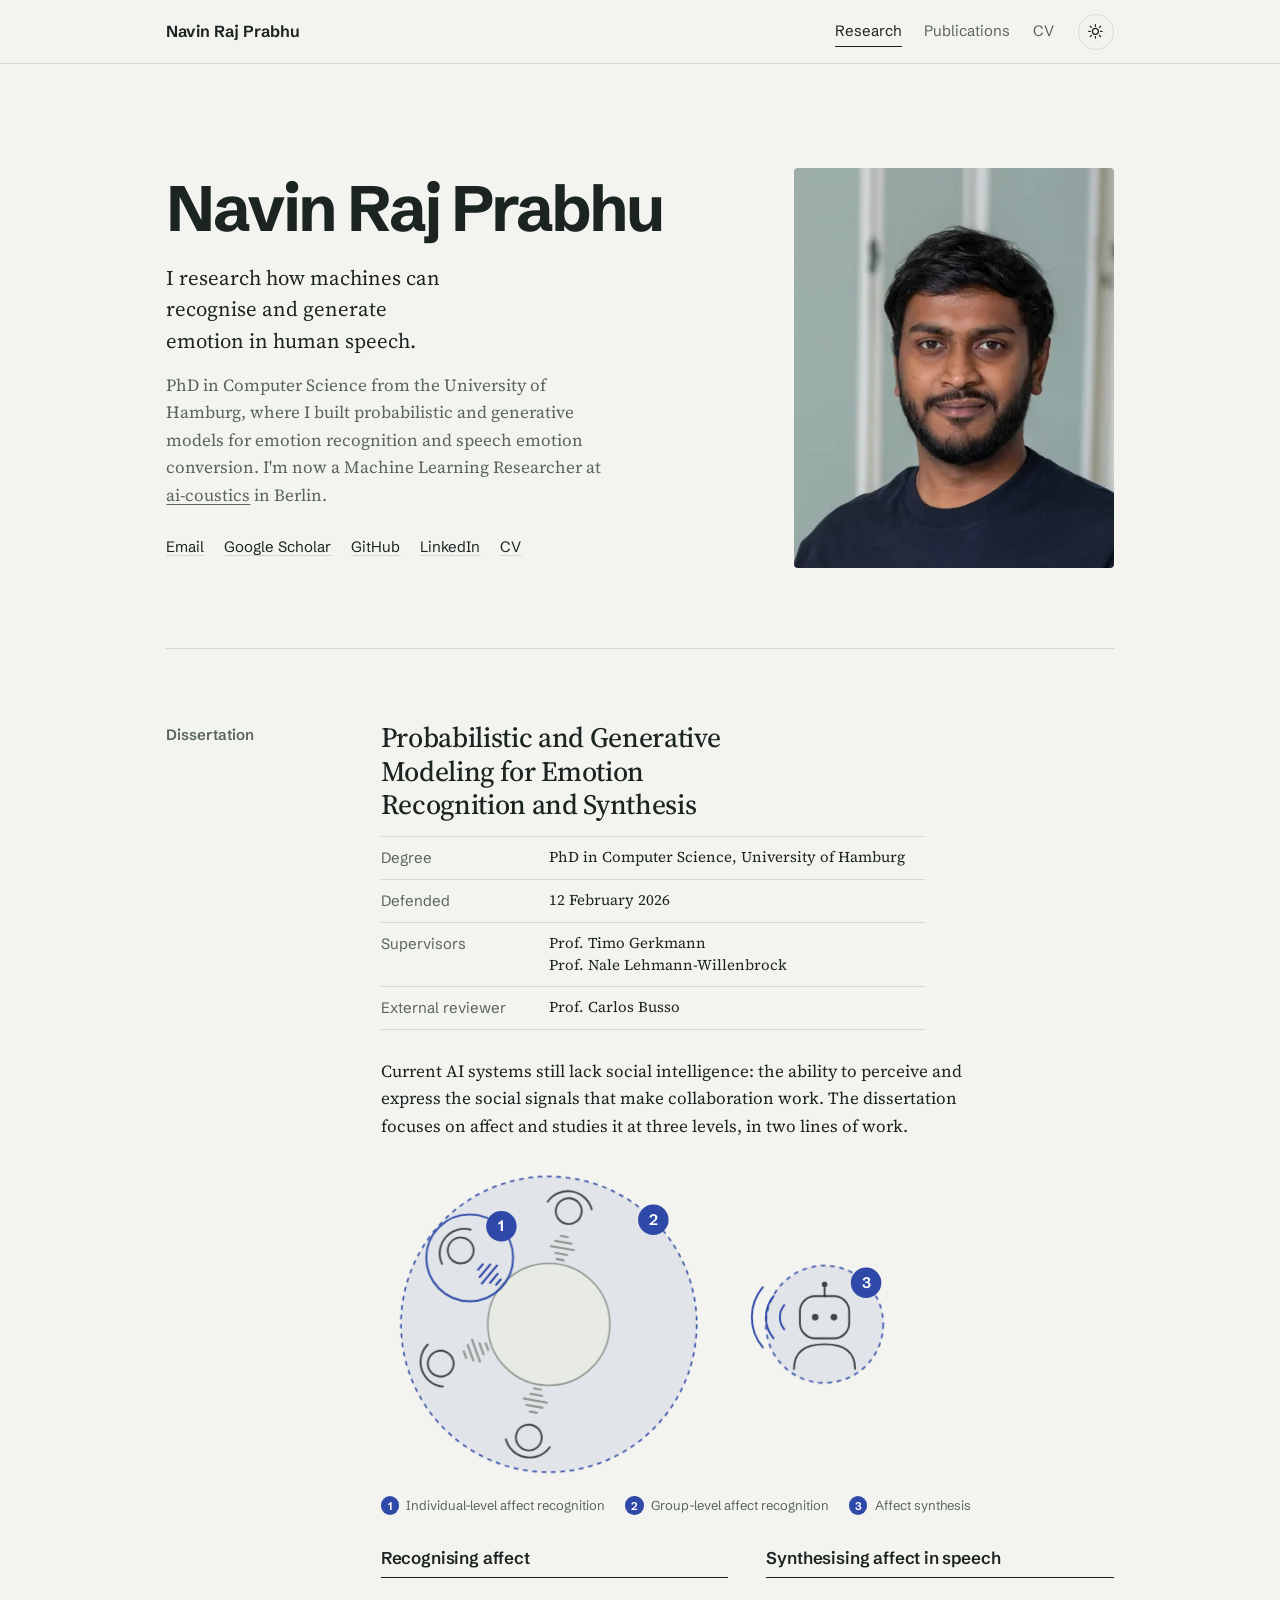
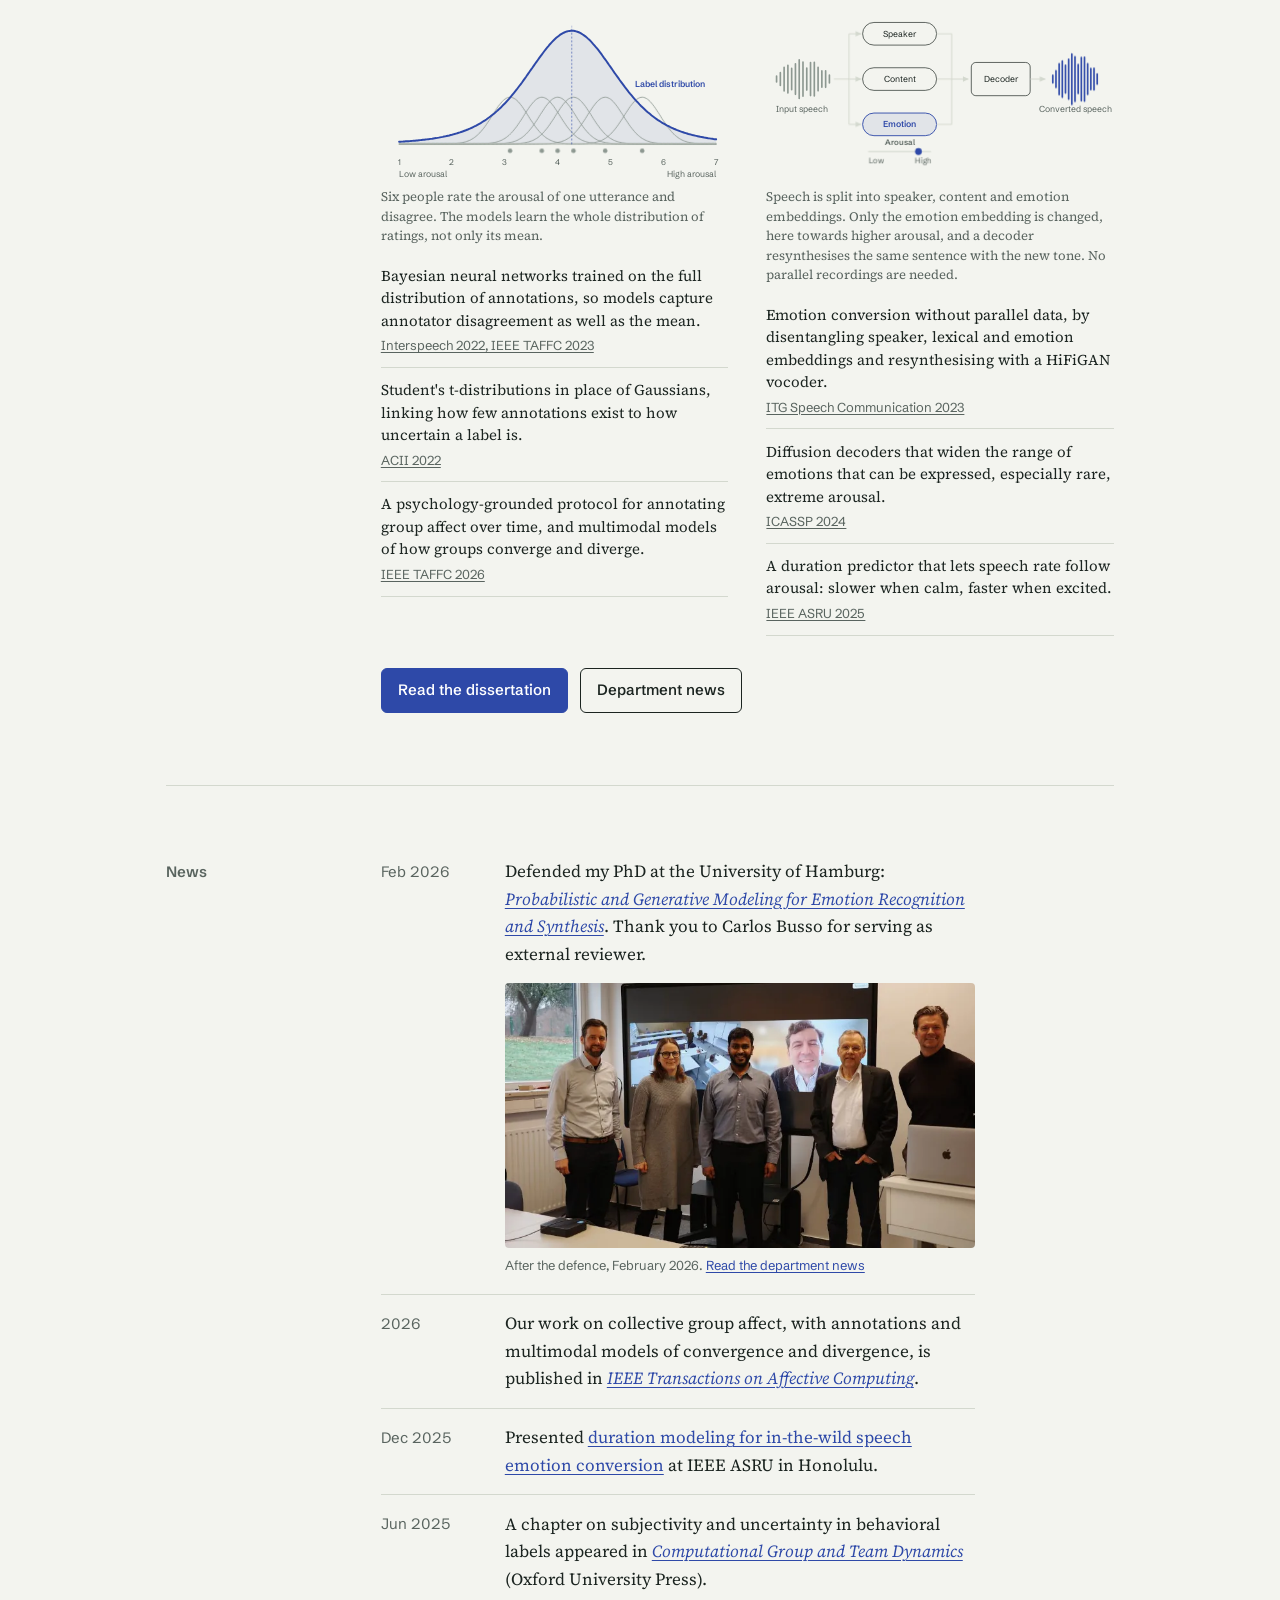
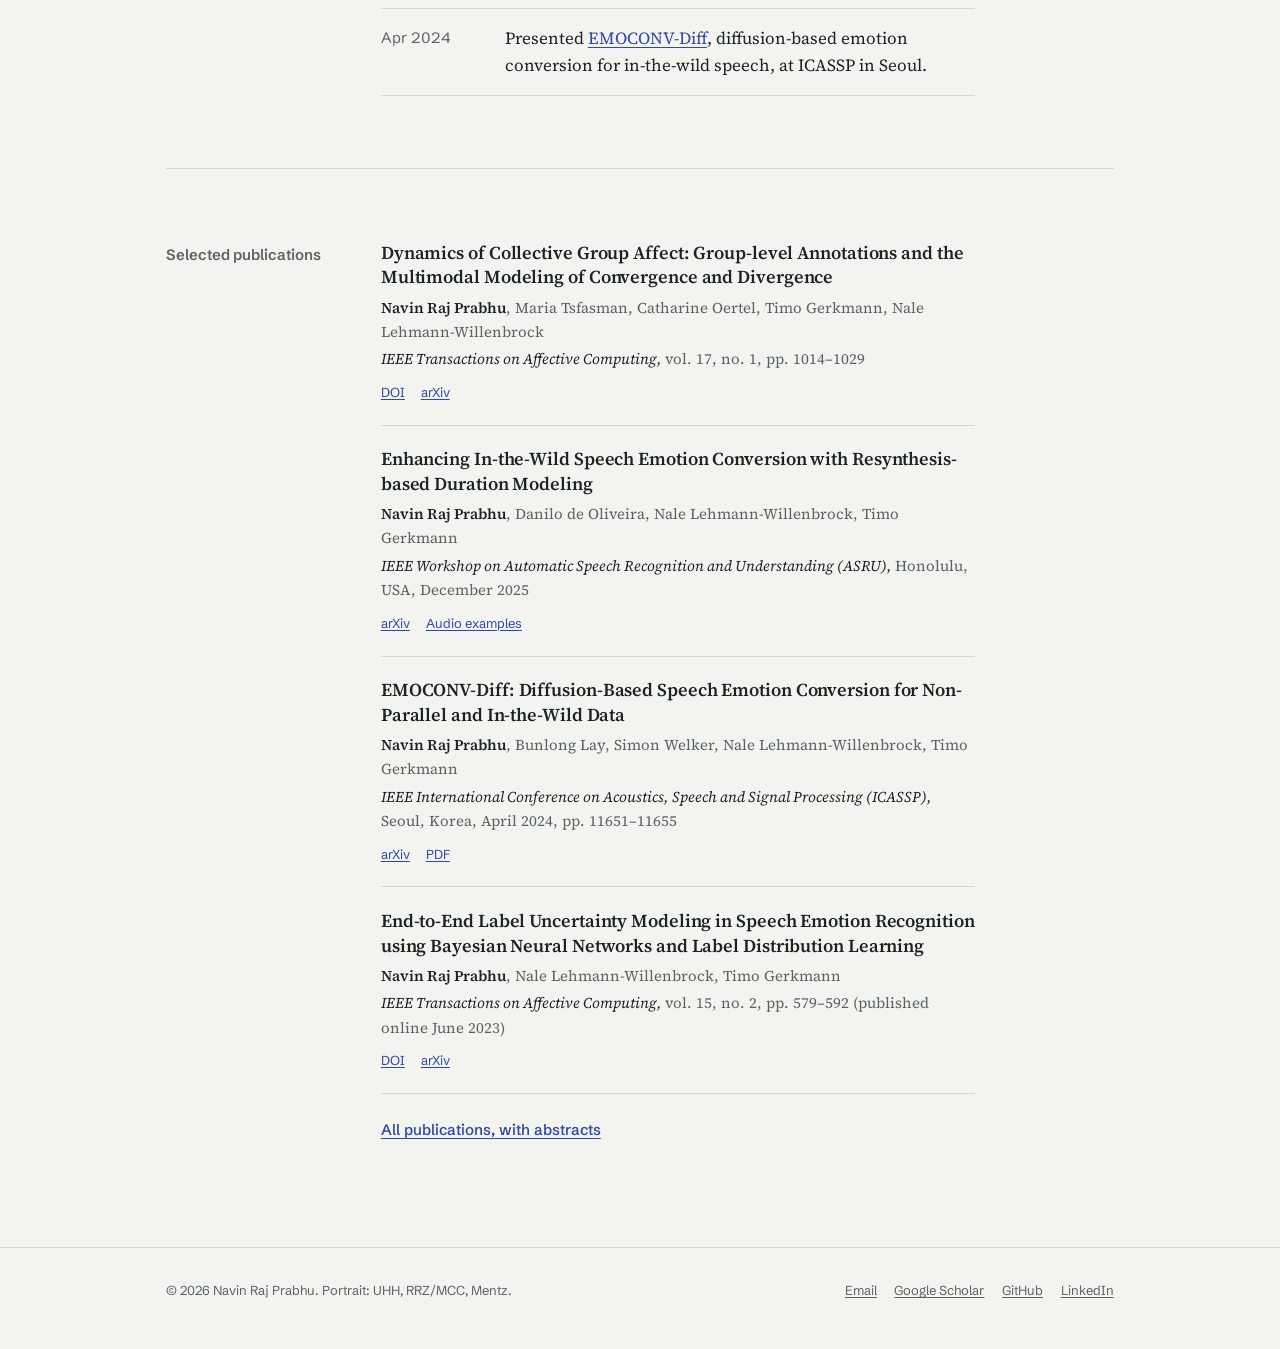
==== index.html @ d9d176be "Draw the agent as a front-facing robot and show the conversion pipeline The overview keeps the top-d" ====
<!doctype html>
<html lang="en">
<head>
<meta charset="utf-8">
<meta name="viewport" content="width=device-width, initial-scale=1, viewport-fit=cover">
<title>Navin Raj Prabhu: speech and affective computing research</title>
<meta name="description" content="Navin Raj Prabhu researches speech emotion recognition and emotion-conditioned speech synthesis with probabilistic and generative neural networks. PhD, University of Hamburg.">
<link rel="canonical" href="https://rajprabhu.net/">
<meta property="og:type" content="website">
<meta property="og:title" content="Navin Raj Prabhu: speech and affective computing research">
<meta property="og:description" content="Navin Raj Prabhu researches speech emotion recognition and emotion-conditioned speech synthesis with probabilistic and generative neural networks. PhD, University of Hamburg.">
<meta property="og:url" content="https://rajprabhu.net/">
<meta property="og:image" content="https://rajprabhu.net/assets/portrait.jpg">
<meta name="theme-color" content="#f3f4ef" media="(prefers-color-scheme: light)">
<meta name="theme-color" content="#111513" media="(prefers-color-scheme: dark)">
<link rel="icon" href="assets/favicon.svg" type="image/svg+xml">
<link rel="preload" href="assets/fonts/source-serif-4-latin-opsz-normal.woff2" as="font" type="font/woff2" crossorigin>
<link rel="preload" href="assets/fonts/schibsted-grotesk-latin-wght-normal.woff2" as="font" type="font/woff2" crossorigin>
<script>(function(){try{var t=localStorage.getItem('theme');if(t==='dark'||t==='light'){document.documentElement.setAttribute('data-theme',t);}}catch(e){}})();</script>
<link rel="stylesheet" href="assets/style.css">
<script type="application/ld+json">{"@context": "https://schema.org", "@type": "Person", "name": "Navin Raj Prabhu", "honorificPrefix": "Dr.", "url": "https://rajprabhu.net", "jobTitle": "Machine Learning Researcher", "image": "https://rajprabhu.net/assets/portrait.jpg", "alumniOf": [{"@type": "CollegeOrUniversity", "name": "University of Hamburg"}, {"@type": "CollegeOrUniversity", "name": "Delft University of Technology"}], "worksFor": {"@type": "Organization", "name": "ai-coustics", "url": "https://ai-coustics.com/"}, "sameAs": ["https://scholar.google.com/citations?user=mKH8j3AAAAAJ&hl=en", "https://github.com/LRNavin", "https://www.linkedin.com/in/navin-lr/", "https://www.inf.uni-hamburg.de/en/inst/ab/sp/people/x-dr-raj-prabhu-alumni.html"], "knowsAbout": ["Generative modeling", "Probabilistic and uncertainty modeling", "Speech emotion recognition", "Emotion-conditioned speech synthesis", "Speech emotion conversion", "Social signal processing", "Group affect", "Multimodal learning"]}</script>
</head>
<body>
<a class="skip" href="#main">Skip to content</a>
<header class="site-head">
  <div class="inner">
    <a class="wordmark" href="index.html"><span class="full">Navin Raj Prabhu</span><span class="short">N. R. Prabhu</span></a>
    <nav class="site-nav" aria-label="Main"><a href="index.html" aria-current="page">Research</a><a href="publications.html">Publications</a><a href="cv.html">CV</a></nav>
    <button class="theme-toggle" type="button" aria-label="Switch to dark mode"><svg class="sun" viewBox="0 0 24 24" fill="none" stroke="currentColor" stroke-width="1.8" stroke-linecap="round" aria-hidden="true"><circle cx="12" cy="12" r="4.2"/><path d="M12 2.5v2.2M12 19.3v2.2M4.6 4.6l1.6 1.6M17.8 17.8l1.6 1.6M2.5 12h2.2M19.3 12h2.2M4.6 19.4l1.6-1.6M17.8 6.2l1.6-1.6"/></svg><svg class="moon" viewBox="0 0 24 24" fill="none" stroke="currentColor" stroke-width="1.8" stroke-linejoin="round" aria-hidden="true"><path d="M20 14.5A8.5 8.5 0 0 1 9.5 4a8.5 8.5 0 1 0 10.5 10.5Z"/></svg></button>
  </div>
</header>
<main id="main">

<section class="hero">
  <div class="hero-text">
    <h1>Navin Raj Prabhu</h1>
    <p class="lede">I research how machines can recognise and generate emotion in human speech.</p>
    <p class="intro">PhD in Computer Science from the University of Hamburg, where I built probabilistic and generative models for emotion recognition and speech emotion conversion. I'm now a Machine Learning Researcher at <a class="nowrap" href="https://ai-coustics.com/">ai-coustics</a> in Berlin.</p>
    <ul class="contact-links">
      <li><a href="mailto:lr.navin@gmail.com">Email</a></li>
      <li><a href="https://scholar.google.com/citations?user=mKH8j3AAAAAJ&hl=en">Google Scholar</a></li>
      <li><a href="https://github.com/LRNavin">GitHub</a></li>
      <li><a href="https://www.linkedin.com/in/navin-lr/">LinkedIn</a></li>
      <li><a href="cv.html">CV</a></li>
    </ul>
  </div>
  <figure class="portrait">
    <picture>
      <source type="image/webp" srcset="assets/portrait-sm.webp 360w, assets/portrait.webp 720w" sizes="(max-width: 860px) 60vw, 340px">
      <img src="assets/portrait.jpg" alt="Navin Raj Prabhu" width="720" height="900" fetchpriority="high">
    </picture>
  </figure>
</section>

<section class="section" id="dissertation" aria-labelledby="h-thesis">
  <h2 id="h-thesis">Dissertation</h2>
  <div class="section-body wide thesis">
    <p class="thesis-title">Probabilistic and Generative Modeling for Emotion Recognition and Synthesis</p>
    <dl class="thesis-facts">
      <div><dt>Degree</dt><dd>PhD in Computer Science, University of Hamburg</dd></div>
      <div><dt>Defended</dt><dd>12 February 2026</dd></div>
      <div><dt>Supervisors</dt><dd>Prof. Timo Gerkmann<br>Prof. Nale Lehmann-Willenbrock</dd></div>
      <div><dt>External reviewer</dt><dd>Prof. Carlos Busso</dd></div>
    </dl>
    <p class="thesis-intro">Current AI systems still lack social intelligence: the ability to perceive and express the social signals that make collaboration work. The dissertation focuses on affect and studies it at three levels, in two lines of work.</p>
    <figure class="scene" aria-labelledby="scene-cap">
<svg viewBox="62 10 450 280" role="img" aria-label="Diagram of a meeting seen from above: four people around a round table and a social agent beside them. A ring marks one person (1, individual-level affect recognition), a dashed circle encloses the whole group (2, group-level affect recognition), and the agent, a small robot facing the viewer, emits sound waves towards the table (3, affect synthesis).">
<circle class="zone zone-2" cx="205" cy="150" r="126"/><circle class="table" cx="205" cy="150" r="52"/><g class="person" transform="translate(188.0,246.5) rotate(100)"><path class="speech" d="M-22,-3v6M-27,-7v14M-32,-10v20M-37,-5v10M-42,-3v6"/><path class="shoulders" d="M4.9,-19A21,21 0 0 1 4.9,19"/><circle class="head" r="11"/></g><g class="person" transform="translate(112.9,183.5) rotate(160)"><path class="speech" d="M-22,-3v6M-27,-7v14M-32,-10v20M-37,-5v10M-42,-3v6"/><path class="shoulders" d="M4.9,-19A21,21 0 0 1 4.9,19"/><circle class="head" r="11"/></g><g class="person is-focus" transform="translate(129.9,87.0) rotate(220)"><path class="speech" d="M-22,-3v6M-27,-7v14M-32,-10v20M-37,-5v10M-42,-3v6"/><path class="shoulders" d="M4.9,-19A21,21 0 0 1 4.9,19"/><circle class="head" r="11"/></g><g class="person" transform="translate(222.0,53.5) rotate(280)"><path class="speech" d="M-22,-3v6M-27,-7v14M-32,-10v20M-37,-5v10M-42,-3v6"/><path class="shoulders" d="M4.9,-19A21,21 0 0 1 4.9,19"/><circle class="head" r="11"/></g><circle class="zone zone-1" cx="137.6" cy="93.4" r="37"/><circle class="zone zone-3" cx="440" cy="150" r="50"/><g class="agent"><line x1="440" x2="440" y1="126" y2="119"/><circle class="dot" cx="440" cy="116" r="2.4"/><rect x="419" y="126" width="42" height="36" rx="13"/><circle class="dot" cx="432" cy="144" r="2.8"/><circle class="dot" cx="448" cy="144" r="2.8"/><path d="M414,188C414,172 426,167 440,167S466,172 466,188"/></g><g class="waves"><path d="M405.7,133.7A16,16 0 0 0 405.7,154.3"/><path d="M396.6,126.0A28,28 0 0 0 396.6,162.0"/><path d="M387.4,118.3A40,40 0 0 0 387.4,169.7"/></g><g class="badge badge-1"><circle cx="164.6" cy="66.4" r="13"/><text x="164.6" y="70.9" text-anchor="middle">1</text></g><g class="badge badge-2"><circle cx="294.1" cy="60.9" r="13"/><text x="294.1" y="65.4" text-anchor="middle">2</text></g><g class="badge badge-3"><circle cx="475.4" cy="114.6" r="13"/><text x="475.4" y="119.1" text-anchor="middle">3</text></g>
</svg>
<figcaption id="scene-cap"><span class="key"><b>1</b>Individual-level affect recognition</span><span class="key"><b>2</b>Group-level affect recognition</span><span class="key"><b>3</b>Affect synthesis</span></figcaption>
</figure>
    <div class="strands">
      <div class="strand">
        <h3>Recognising affect</h3>
        <figure class="dist" aria-labelledby="dist-cap">
<svg viewBox="0 0 460 250" role="img" aria-label="Six annotators rate the arousal of one utterance between about 3 and 5.6 on a 1 to 7 scale. Thin curves show each rating; a bold Student-t curve shows the distribution a model learns instead of a single mean.">
  <path class="agg-fill" d="M24.0,201.1 L25.7,201.0 L27.5,200.9 L29.2,200.8 L31.0,200.6 L32.8,200.5 L34.5,200.4 L36.2,200.3 L38.0,200.2 L39.8,200.0 L41.5,199.9 L43.2,199.7 L45.0,199.6 L46.8,199.4 L48.5,199.3 L50.2,199.1 L52.0,198.9 L53.8,198.7 L55.5,198.5 L57.3,198.3 L59.0,198.1 L60.7,197.9 L62.5,197.7 L64.2,197.5 L66.0,197.2 L67.8,197.0 L69.5,196.7 L71.2,196.4 L73.0,196.2 L74.8,195.9 L76.5,195.6 L78.2,195.2 L80.0,194.9 L81.8,194.6 L83.5,194.2 L85.2,193.9 L87.0,193.5 L88.8,193.1 L90.5,192.7 L92.2,192.2 L94.0,191.8 L95.7,191.3 L97.5,190.8 L99.3,190.3 L101.0,189.8 L102.8,189.2 L104.5,188.7 L106.2,188.1 L108.0,187.5 L109.8,186.8 L111.5,186.2 L113.2,185.5 L115.0,184.8 L116.8,184.0 L118.5,183.3 L120.2,182.5 L122.0,181.6 L123.7,180.8 L125.5,179.9 L127.2,179.0 L129.0,178.0 L130.8,177.0 L132.5,176.0 L134.2,174.9 L136.0,173.8 L137.8,172.7 L139.5,171.5 L141.2,170.2 L143.0,169.0 L144.8,167.7 L146.5,166.3 L148.2,164.9 L150.0,163.5 L151.8,162.0 L153.5,160.5 L155.2,158.9 L157.0,157.2 L158.8,155.6 L160.5,153.8 L162.2,152.1 L164.0,150.3 L165.8,148.4 L167.5,146.5 L169.3,144.5 L171.0,142.5 L172.8,140.4 L174.5,138.3 L176.2,136.2 L178.0,134.0 L179.8,131.8 L181.5,129.5 L183.2,127.2 L185.0,124.9 L186.8,122.5 L188.5,120.1 L190.2,117.7 L192.0,115.2 L193.7,112.7 L195.5,110.2 L197.2,107.7 L199.0,105.2 L200.8,102.7 L202.5,100.2 L204.2,97.7 L206.0,95.2 L207.8,92.7 L209.5,90.3 L211.2,87.9 L213.0,85.5 L214.8,83.1 L216.5,80.8 L218.2,78.6 L220.0,76.4 L221.8,74.3 L223.5,72.2 L225.2,70.3 L227.0,68.4 L228.8,66.6 L230.5,64.9 L232.2,63.3 L234.0,61.9 L235.8,60.5 L237.5,59.2 L239.3,58.1 L241.0,57.1 L242.8,56.3 L244.5,55.5 L246.2,55.0 L248.0,54.5 L249.8,54.2 L251.5,54.0 L253.3,54.0 L255.0,54.1 L256.8,54.4 L258.5,54.8 L260.2,55.3 L262.0,56.0 L263.8,56.8 L265.5,57.8 L267.2,58.9 L269.0,60.1 L270.8,61.4 L272.5,62.8 L274.2,64.4 L276.0,66.0 L277.8,67.8 L279.5,69.6 L281.2,71.6 L283.0,73.6 L284.7,75.7 L286.5,77.8 L288.3,80.1 L290.0,82.3 L291.8,84.7 L293.5,87.1 L295.2,89.5 L297.0,91.9 L298.8,94.4 L300.5,96.9 L302.2,99.4 L304.0,101.9 L305.8,104.4 L307.5,106.9 L309.2,109.4 L311.0,111.9 L312.8,114.4 L314.5,116.8 L316.2,119.3 L318.0,121.7 L319.8,124.1 L321.5,126.4 L323.2,128.7 L325.0,131.0 L326.8,133.3 L328.5,135.5 L330.2,137.6 L332.0,139.7 L333.8,141.8 L335.5,143.8 L337.2,145.8 L339.0,147.8 L340.8,149.6 L342.5,151.5 L344.2,153.3 L346.0,155.0 L347.8,156.7 L349.5,158.3 L351.2,159.9 L353.0,161.5 L354.8,163.0 L356.5,164.4 L358.2,165.9 L360.0,167.2 L361.8,168.5 L363.5,169.8 L365.2,171.1 L367.0,172.3 L368.8,173.4 L370.5,174.5 L372.2,175.6 L374.0,176.7 L375.8,177.7 L377.5,178.6 L379.2,179.6 L381.0,180.5 L382.8,181.4 L384.5,182.2 L386.2,183.0 L388.0,183.8 L389.7,184.5 L391.5,185.3 L393.3,185.9 L395.0,186.6 L396.8,187.3 L398.5,187.9 L400.2,188.5 L402.0,189.1 L403.8,189.6 L405.5,190.1 L407.2,190.7 L409.0,191.1 L410.8,191.6 L412.5,192.1 L414.2,192.5 L416.0,192.9 L417.8,193.3 L419.5,193.7 L421.2,194.1 L423.0,194.5 L424.8,194.8 L426.5,195.1 L428.2,195.5 L430.0,195.8 L431.8,196.1 L433.5,196.4 L435.2,196.6 L437.0,196.9 L438.8,197.1 L440.5,197.4 L442.2,197.6 L444.0,197.8 L444.0,204 L24.0,204 Z"/>
  <path class="annot" style="animation-delay:0.00s" d="M24.0,204.0 L25.7,204.0 L27.5,204.0 L29.2,204.0 L31.0,204.0 L32.8,204.0 L34.5,204.0 L36.2,204.0 L38.0,204.0 L39.8,204.0 L41.5,204.0 L43.2,204.0 L45.0,204.0 L46.8,204.0 L48.5,204.0 L50.2,204.0 L52.0,204.0 L53.8,204.0 L55.5,204.0 L57.3,204.0 L59.0,204.0 L60.7,204.0 L62.5,204.0 L64.2,204.0 L66.0,204.0 L67.8,204.0 L69.5,204.0 L71.2,204.0 L73.0,204.0 L74.8,204.0 L76.5,204.0 L78.2,204.0 L80.0,204.0 L81.8,203.9 L83.5,203.9 L85.2,203.9 L87.0,203.9 L88.8,203.8 L90.5,203.8 L92.2,203.7 L94.0,203.7 L95.7,203.6 L97.5,203.5 L99.3,203.3 L101.0,203.2 L102.8,203.0 L104.5,202.7 L106.2,202.5 L108.0,202.1 L109.8,201.7 L111.5,201.3 L113.2,200.7 L115.0,200.1 L116.8,199.4 L118.5,198.6 L120.2,197.6 L122.0,196.6 L123.7,195.4 L125.5,194.0 L127.2,192.6 L129.0,190.9 L130.8,189.2 L132.5,187.2 L134.2,185.2 L136.0,183.0 L137.8,180.6 L139.5,178.2 L141.2,175.6 L143.0,173.0 L144.8,170.3 L146.5,167.5 L148.2,164.7 L150.0,162.0 L151.8,159.3 L153.5,156.7 L155.2,154.2 L157.0,151.9 L158.8,149.7 L160.5,147.7 L162.2,146.1 L164.0,144.6 L165.8,143.5 L167.5,142.7 L169.3,142.2 L171.0,142.0 L172.8,142.2 L174.5,142.7 L176.2,143.5 L178.0,144.6 L179.8,146.1 L181.5,147.7 L183.2,149.7 L185.0,151.9 L186.8,154.2 L188.5,156.7 L190.2,159.3 L192.0,162.0 L193.7,164.7 L195.5,167.5 L197.2,170.3 L199.0,173.0 L200.8,175.6 L202.5,178.2 L204.2,180.6 L206.0,183.0 L207.8,185.2 L209.5,187.2 L211.2,189.2 L213.0,190.9 L214.8,192.6 L216.5,194.0 L218.2,195.4 L220.0,196.6 L221.8,197.6 L223.5,198.6 L225.2,199.4 L227.0,200.1 L228.8,200.7 L230.5,201.3 L232.2,201.7 L234.0,202.1 L235.8,202.5 L237.5,202.7 L239.3,203.0 L241.0,203.2 L242.8,203.3 L244.5,203.5 L246.2,203.6 L248.0,203.7 L249.8,203.7 L251.5,203.8 L253.3,203.8 L255.0,203.9 L256.8,203.9 L258.5,203.9 L260.2,203.9 L262.0,204.0 L263.8,204.0 L265.5,204.0 L267.2,204.0 L269.0,204.0 L270.8,204.0 L272.5,204.0 L274.2,204.0 L276.0,204.0 L277.8,204.0 L279.5,204.0 L281.2,204.0 L283.0,204.0 L284.7,204.0 L286.5,204.0 L288.3,204.0 L290.0,204.0 L291.8,204.0 L293.5,204.0 L295.2,204.0 L297.0,204.0 L298.8,204.0 L300.5,204.0 L302.2,204.0 L304.0,204.0 L305.8,204.0 L307.5,204.0 L309.2,204.0 L311.0,204.0 L312.8,204.0 L314.5,204.0 L316.2,204.0 L318.0,204.0 L319.8,204.0 L321.5,204.0 L323.2,204.0 L325.0,204.0 L326.8,204.0 L328.5,204.0 L330.2,204.0 L332.0,204.0 L333.8,204.0 L335.5,204.0 L337.2,204.0 L339.0,204.0 L340.8,204.0 L342.5,204.0 L344.2,204.0 L346.0,204.0 L347.8,204.0 L349.5,204.0 L351.2,204.0 L353.0,204.0 L354.8,204.0 L356.5,204.0 L358.2,204.0 L360.0,204.0 L361.8,204.0 L363.5,204.0 L365.2,204.0 L367.0,204.0 L368.8,204.0 L370.5,204.0 L372.2,204.0 L374.0,204.0 L375.8,204.0 L377.5,204.0 L379.2,204.0 L381.0,204.0 L382.8,204.0 L384.5,204.0 L386.2,204.0 L388.0,204.0 L389.7,204.0 L391.5,204.0 L393.3,204.0 L395.0,204.0 L396.8,204.0 L398.5,204.0 L400.2,204.0 L402.0,204.0 L403.8,204.0 L405.5,204.0 L407.2,204.0 L409.0,204.0 L410.8,204.0 L412.5,204.0 L414.2,204.0 L416.0,204.0 L417.8,204.0 L419.5,204.0 L421.2,204.0 L423.0,204.0 L424.8,204.0 L426.5,204.0 L428.2,204.0 L430.0,204.0 L431.8,204.0 L433.5,204.0 L435.2,204.0 L437.0,204.0 L438.8,204.0 L440.5,204.0 L442.2,204.0 L444.0,204.0"/><path class="annot" style="animation-delay:0.08s" d="M24.0,204.0 L25.7,204.0 L27.5,204.0 L29.2,204.0 L31.0,204.0 L32.8,204.0 L34.5,204.0 L36.2,204.0 L38.0,204.0 L39.8,204.0 L41.5,204.0 L43.2,204.0 L45.0,204.0 L46.8,204.0 L48.5,204.0 L50.2,204.0 L52.0,204.0 L53.8,204.0 L55.5,204.0 L57.3,204.0 L59.0,204.0 L60.7,204.0 L62.5,204.0 L64.2,204.0 L66.0,204.0 L67.8,204.0 L69.5,204.0 L71.2,204.0 L73.0,204.0 L74.8,204.0 L76.5,204.0 L78.2,204.0 L80.0,204.0 L81.8,204.0 L83.5,204.0 L85.2,204.0 L87.0,204.0 L88.8,204.0 L90.5,204.0 L92.2,204.0 L94.0,204.0 L95.7,204.0 L97.5,204.0 L99.3,204.0 L101.0,204.0 L102.8,204.0 L104.5,204.0 L106.2,204.0 L108.0,204.0 L109.8,204.0 L111.5,204.0 L113.2,204.0 L115.0,204.0 L116.8,204.0 L118.5,204.0 L120.2,204.0 L122.0,204.0 L123.7,203.9 L125.5,203.9 L127.2,203.9 L129.0,203.9 L130.8,203.8 L132.5,203.8 L134.2,203.7 L136.0,203.7 L137.8,203.6 L139.5,203.5 L141.2,203.3 L143.0,203.2 L144.8,203.0 L146.5,202.7 L148.2,202.5 L150.0,202.1 L151.8,201.7 L153.5,201.3 L155.2,200.7 L157.0,200.1 L158.8,199.4 L160.5,198.6 L162.2,197.6 L164.0,196.6 L165.8,195.4 L167.5,194.0 L169.3,192.6 L171.0,190.9 L172.8,189.2 L174.5,187.2 L176.2,185.2 L178.0,183.0 L179.8,180.6 L181.5,178.2 L183.2,175.6 L185.0,173.0 L186.8,170.3 L188.5,167.5 L190.2,164.7 L192.0,162.0 L193.7,159.3 L195.5,156.7 L197.2,154.2 L199.0,151.9 L200.8,149.7 L202.5,147.7 L204.2,146.1 L206.0,144.6 L207.8,143.5 L209.5,142.7 L211.2,142.2 L213.0,142.0 L214.8,142.2 L216.5,142.7 L218.2,143.5 L220.0,144.6 L221.8,146.1 L223.5,147.7 L225.2,149.7 L227.0,151.9 L228.8,154.2 L230.5,156.7 L232.2,159.3 L234.0,162.0 L235.8,164.7 L237.5,167.5 L239.3,170.3 L241.0,173.0 L242.8,175.6 L244.5,178.2 L246.2,180.6 L248.0,183.0 L249.8,185.2 L251.5,187.2 L253.3,189.2 L255.0,190.9 L256.8,192.6 L258.5,194.0 L260.2,195.4 L262.0,196.6 L263.8,197.6 L265.5,198.6 L267.2,199.4 L269.0,200.1 L270.8,200.7 L272.5,201.3 L274.2,201.7 L276.0,202.1 L277.8,202.5 L279.5,202.7 L281.2,203.0 L283.0,203.2 L284.7,203.3 L286.5,203.5 L288.3,203.6 L290.0,203.7 L291.8,203.7 L293.5,203.8 L295.2,203.8 L297.0,203.9 L298.8,203.9 L300.5,203.9 L302.2,203.9 L304.0,204.0 L305.8,204.0 L307.5,204.0 L309.2,204.0 L311.0,204.0 L312.8,204.0 L314.5,204.0 L316.2,204.0 L318.0,204.0 L319.8,204.0 L321.5,204.0 L323.2,204.0 L325.0,204.0 L326.8,204.0 L328.5,204.0 L330.2,204.0 L332.0,204.0 L333.8,204.0 L335.5,204.0 L337.2,204.0 L339.0,204.0 L340.8,204.0 L342.5,204.0 L344.2,204.0 L346.0,204.0 L347.8,204.0 L349.5,204.0 L351.2,204.0 L353.0,204.0 L354.8,204.0 L356.5,204.0 L358.2,204.0 L360.0,204.0 L361.8,204.0 L363.5,204.0 L365.2,204.0 L367.0,204.0 L368.8,204.0 L370.5,204.0 L372.2,204.0 L374.0,204.0 L375.8,204.0 L377.5,204.0 L379.2,204.0 L381.0,204.0 L382.8,204.0 L384.5,204.0 L386.2,204.0 L388.0,204.0 L389.7,204.0 L391.5,204.0 L393.3,204.0 L395.0,204.0 L396.8,204.0 L398.5,204.0 L400.2,204.0 L402.0,204.0 L403.8,204.0 L405.5,204.0 L407.2,204.0 L409.0,204.0 L410.8,204.0 L412.5,204.0 L414.2,204.0 L416.0,204.0 L417.8,204.0 L419.5,204.0 L421.2,204.0 L423.0,204.0 L424.8,204.0 L426.5,204.0 L428.2,204.0 L430.0,204.0 L431.8,204.0 L433.5,204.0 L435.2,204.0 L437.0,204.0 L438.8,204.0 L440.5,204.0 L442.2,204.0 L444.0,204.0"/><path class="annot" style="animation-delay:0.16s" d="M24.0,204.0 L25.7,204.0 L27.5,204.0 L29.2,204.0 L31.0,204.0 L32.8,204.0 L34.5,204.0 L36.2,204.0 L38.0,204.0 L39.8,204.0 L41.5,204.0 L43.2,204.0 L45.0,204.0 L46.8,204.0 L48.5,204.0 L50.2,204.0 L52.0,204.0 L53.8,204.0 L55.5,204.0 L57.3,204.0 L59.0,204.0 L60.7,204.0 L62.5,204.0 L64.2,204.0 L66.0,204.0 L67.8,204.0 L69.5,204.0 L71.2,204.0 L73.0,204.0 L74.8,204.0 L76.5,204.0 L78.2,204.0 L80.0,204.0 L81.8,204.0 L83.5,204.0 L85.2,204.0 L87.0,204.0 L88.8,204.0 L90.5,204.0 L92.2,204.0 L94.0,204.0 L95.7,204.0 L97.5,204.0 L99.3,204.0 L101.0,204.0 L102.8,204.0 L104.5,204.0 L106.2,204.0 L108.0,204.0 L109.8,204.0 L111.5,204.0 L113.2,204.0 L115.0,204.0 L116.8,204.0 L118.5,204.0 L120.2,204.0 L122.0,204.0 L123.7,204.0 L125.5,204.0 L127.2,204.0 L129.0,204.0 L130.8,204.0 L132.5,204.0 L134.2,204.0 L136.0,204.0 L137.8,204.0 L139.5,204.0 L141.2,204.0 L143.0,204.0 L144.8,203.9 L146.5,203.9 L148.2,203.9 L150.0,203.9 L151.8,203.8 L153.5,203.8 L155.2,203.7 L157.0,203.7 L158.8,203.6 L160.5,203.5 L162.2,203.3 L164.0,203.2 L165.8,203.0 L167.5,202.7 L169.3,202.5 L171.0,202.1 L172.8,201.7 L174.5,201.3 L176.2,200.7 L178.0,200.1 L179.8,199.4 L181.5,198.6 L183.2,197.6 L185.0,196.6 L186.8,195.4 L188.5,194.0 L190.2,192.6 L192.0,190.9 L193.7,189.2 L195.5,187.2 L197.2,185.2 L199.0,183.0 L200.8,180.6 L202.5,178.2 L204.2,175.6 L206.0,173.0 L207.8,170.3 L209.5,167.5 L211.2,164.7 L213.0,162.0 L214.8,159.3 L216.5,156.7 L218.2,154.2 L220.0,151.9 L221.8,149.7 L223.5,147.7 L225.2,146.1 L227.0,144.6 L228.8,143.5 L230.5,142.7 L232.2,142.2 L234.0,142.0 L235.8,142.2 L237.5,142.7 L239.3,143.5 L241.0,144.6 L242.8,146.1 L244.5,147.7 L246.2,149.7 L248.0,151.9 L249.8,154.2 L251.5,156.7 L253.3,159.3 L255.0,162.0 L256.8,164.7 L258.5,167.5 L260.2,170.3 L262.0,173.0 L263.8,175.6 L265.5,178.2 L267.2,180.6 L269.0,183.0 L270.8,185.2 L272.5,187.2 L274.2,189.2 L276.0,190.9 L277.8,192.6 L279.5,194.0 L281.2,195.4 L283.0,196.6 L284.7,197.6 L286.5,198.6 L288.3,199.4 L290.0,200.1 L291.8,200.7 L293.5,201.3 L295.2,201.7 L297.0,202.1 L298.8,202.5 L300.5,202.7 L302.2,203.0 L304.0,203.2 L305.8,203.3 L307.5,203.5 L309.2,203.6 L311.0,203.7 L312.8,203.7 L314.5,203.8 L316.2,203.8 L318.0,203.9 L319.8,203.9 L321.5,203.9 L323.2,203.9 L325.0,204.0 L326.8,204.0 L328.5,204.0 L330.2,204.0 L332.0,204.0 L333.8,204.0 L335.5,204.0 L337.2,204.0 L339.0,204.0 L340.8,204.0 L342.5,204.0 L344.2,204.0 L346.0,204.0 L347.8,204.0 L349.5,204.0 L351.2,204.0 L353.0,204.0 L354.8,204.0 L356.5,204.0 L358.2,204.0 L360.0,204.0 L361.8,204.0 L363.5,204.0 L365.2,204.0 L367.0,204.0 L368.8,204.0 L370.5,204.0 L372.2,204.0 L374.0,204.0 L375.8,204.0 L377.5,204.0 L379.2,204.0 L381.0,204.0 L382.8,204.0 L384.5,204.0 L386.2,204.0 L388.0,204.0 L389.7,204.0 L391.5,204.0 L393.3,204.0 L395.0,204.0 L396.8,204.0 L398.5,204.0 L400.2,204.0 L402.0,204.0 L403.8,204.0 L405.5,204.0 L407.2,204.0 L409.0,204.0 L410.8,204.0 L412.5,204.0 L414.2,204.0 L416.0,204.0 L417.8,204.0 L419.5,204.0 L421.2,204.0 L423.0,204.0 L424.8,204.0 L426.5,204.0 L428.2,204.0 L430.0,204.0 L431.8,204.0 L433.5,204.0 L435.2,204.0 L437.0,204.0 L438.8,204.0 L440.5,204.0 L442.2,204.0 L444.0,204.0"/><path class="annot" style="animation-delay:0.24s" d="M24.0,204.0 L25.7,204.0 L27.5,204.0 L29.2,204.0 L31.0,204.0 L32.8,204.0 L34.5,204.0 L36.2,204.0 L38.0,204.0 L39.8,204.0 L41.5,204.0 L43.2,204.0 L45.0,204.0 L46.8,204.0 L48.5,204.0 L50.2,204.0 L52.0,204.0 L53.8,204.0 L55.5,204.0 L57.3,204.0 L59.0,204.0 L60.7,204.0 L62.5,204.0 L64.2,204.0 L66.0,204.0 L67.8,204.0 L69.5,204.0 L71.2,204.0 L73.0,204.0 L74.8,204.0 L76.5,204.0 L78.2,204.0 L80.0,204.0 L81.8,204.0 L83.5,204.0 L85.2,204.0 L87.0,204.0 L88.8,204.0 L90.5,204.0 L92.2,204.0 L94.0,204.0 L95.7,204.0 L97.5,204.0 L99.3,204.0 L101.0,204.0 L102.8,204.0 L104.5,204.0 L106.2,204.0 L108.0,204.0 L109.8,204.0 L111.5,204.0 L113.2,204.0 L115.0,204.0 L116.8,204.0 L118.5,204.0 L120.2,204.0 L122.0,204.0 L123.7,204.0 L125.5,204.0 L127.2,204.0 L129.0,204.0 L130.8,204.0 L132.5,204.0 L134.2,204.0 L136.0,204.0 L137.8,204.0 L139.5,204.0 L141.2,204.0 L143.0,204.0 L144.8,204.0 L146.5,204.0 L148.2,204.0 L150.0,204.0 L151.8,204.0 L153.5,204.0 L155.2,204.0 L157.0,204.0 L158.8,204.0 L160.5,204.0 L162.2,204.0 L164.0,204.0 L165.8,203.9 L167.5,203.9 L169.3,203.9 L171.0,203.9 L172.8,203.8 L174.5,203.8 L176.2,203.7 L178.0,203.7 L179.8,203.6 L181.5,203.5 L183.2,203.3 L185.0,203.2 L186.8,203.0 L188.5,202.7 L190.2,202.5 L192.0,202.1 L193.7,201.7 L195.5,201.3 L197.2,200.7 L199.0,200.1 L200.8,199.4 L202.5,198.6 L204.2,197.6 L206.0,196.6 L207.8,195.4 L209.5,194.0 L211.2,192.6 L213.0,190.9 L214.8,189.2 L216.5,187.2 L218.2,185.2 L220.0,183.0 L221.8,180.6 L223.5,178.2 L225.2,175.6 L227.0,173.0 L228.8,170.3 L230.5,167.5 L232.2,164.7 L234.0,162.0 L235.8,159.3 L237.5,156.7 L239.3,154.2 L241.0,151.9 L242.8,149.7 L244.5,147.7 L246.2,146.1 L248.0,144.6 L249.8,143.5 L251.5,142.7 L253.3,142.2 L255.0,142.0 L256.8,142.2 L258.5,142.7 L260.2,143.5 L262.0,144.6 L263.8,146.1 L265.5,147.7 L267.2,149.7 L269.0,151.9 L270.8,154.2 L272.5,156.7 L274.2,159.3 L276.0,162.0 L277.8,164.7 L279.5,167.5 L281.2,170.3 L283.0,173.0 L284.7,175.6 L286.5,178.2 L288.3,180.6 L290.0,183.0 L291.8,185.2 L293.5,187.2 L295.2,189.2 L297.0,190.9 L298.8,192.6 L300.5,194.0 L302.2,195.4 L304.0,196.6 L305.8,197.6 L307.5,198.6 L309.2,199.4 L311.0,200.1 L312.8,200.7 L314.5,201.3 L316.2,201.7 L318.0,202.1 L319.8,202.5 L321.5,202.7 L323.2,203.0 L325.0,203.2 L326.8,203.3 L328.5,203.5 L330.2,203.6 L332.0,203.7 L333.8,203.7 L335.5,203.8 L337.2,203.8 L339.0,203.9 L340.8,203.9 L342.5,203.9 L344.2,203.9 L346.0,204.0 L347.8,204.0 L349.5,204.0 L351.2,204.0 L353.0,204.0 L354.8,204.0 L356.5,204.0 L358.2,204.0 L360.0,204.0 L361.8,204.0 L363.5,204.0 L365.2,204.0 L367.0,204.0 L368.8,204.0 L370.5,204.0 L372.2,204.0 L374.0,204.0 L375.8,204.0 L377.5,204.0 L379.2,204.0 L381.0,204.0 L382.8,204.0 L384.5,204.0 L386.2,204.0 L388.0,204.0 L389.7,204.0 L391.5,204.0 L393.3,204.0 L395.0,204.0 L396.8,204.0 L398.5,204.0 L400.2,204.0 L402.0,204.0 L403.8,204.0 L405.5,204.0 L407.2,204.0 L409.0,204.0 L410.8,204.0 L412.5,204.0 L414.2,204.0 L416.0,204.0 L417.8,204.0 L419.5,204.0 L421.2,204.0 L423.0,204.0 L424.8,204.0 L426.5,204.0 L428.2,204.0 L430.0,204.0 L431.8,204.0 L433.5,204.0 L435.2,204.0 L437.0,204.0 L438.8,204.0 L440.5,204.0 L442.2,204.0 L444.0,204.0"/><path class="annot" style="animation-delay:0.32s" d="M24.0,204.0 L25.7,204.0 L27.5,204.0 L29.2,204.0 L31.0,204.0 L32.8,204.0 L34.5,204.0 L36.2,204.0 L38.0,204.0 L39.8,204.0 L41.5,204.0 L43.2,204.0 L45.0,204.0 L46.8,204.0 L48.5,204.0 L50.2,204.0 L52.0,204.0 L53.8,204.0 L55.5,204.0 L57.3,204.0 L59.0,204.0 L60.7,204.0 L62.5,204.0 L64.2,204.0 L66.0,204.0 L67.8,204.0 L69.5,204.0 L71.2,204.0 L73.0,204.0 L74.8,204.0 L76.5,204.0 L78.2,204.0 L80.0,204.0 L81.8,204.0 L83.5,204.0 L85.2,204.0 L87.0,204.0 L88.8,204.0 L90.5,204.0 L92.2,204.0 L94.0,204.0 L95.7,204.0 L97.5,204.0 L99.3,204.0 L101.0,204.0 L102.8,204.0 L104.5,204.0 L106.2,204.0 L108.0,204.0 L109.8,204.0 L111.5,204.0 L113.2,204.0 L115.0,204.0 L116.8,204.0 L118.5,204.0 L120.2,204.0 L122.0,204.0 L123.7,204.0 L125.5,204.0 L127.2,204.0 L129.0,204.0 L130.8,204.0 L132.5,204.0 L134.2,204.0 L136.0,204.0 L137.8,204.0 L139.5,204.0 L141.2,204.0 L143.0,204.0 L144.8,204.0 L146.5,204.0 L148.2,204.0 L150.0,204.0 L151.8,204.0 L153.5,204.0 L155.2,204.0 L157.0,204.0 L158.8,204.0 L160.5,204.0 L162.2,204.0 L164.0,204.0 L165.8,204.0 L167.5,204.0 L169.3,204.0 L171.0,204.0 L172.8,204.0 L174.5,204.0 L176.2,204.0 L178.0,204.0 L179.8,204.0 L181.5,204.0 L183.2,204.0 L185.0,204.0 L186.8,204.0 L188.5,204.0 L190.2,204.0 L192.0,204.0 L193.7,204.0 L195.5,204.0 L197.2,204.0 L199.0,204.0 L200.8,204.0 L202.5,204.0 L204.2,204.0 L206.0,204.0 L207.8,203.9 L209.5,203.9 L211.2,203.9 L213.0,203.9 L214.8,203.8 L216.5,203.8 L218.2,203.7 L220.0,203.7 L221.8,203.6 L223.5,203.5 L225.2,203.3 L227.0,203.2 L228.8,203.0 L230.5,202.7 L232.2,202.5 L234.0,202.1 L235.8,201.7 L237.5,201.3 L239.3,200.7 L241.0,200.1 L242.8,199.4 L244.5,198.6 L246.2,197.6 L248.0,196.6 L249.8,195.4 L251.5,194.0 L253.3,192.6 L255.0,190.9 L256.8,189.2 L258.5,187.2 L260.2,185.2 L262.0,183.0 L263.8,180.6 L265.5,178.2 L267.2,175.6 L269.0,173.0 L270.8,170.3 L272.5,167.5 L274.2,164.7 L276.0,162.0 L277.8,159.3 L279.5,156.7 L281.2,154.2 L283.0,151.9 L284.7,149.7 L286.5,147.7 L288.3,146.1 L290.0,144.6 L291.8,143.5 L293.5,142.7 L295.2,142.2 L297.0,142.0 L298.8,142.2 L300.5,142.7 L302.2,143.5 L304.0,144.6 L305.8,146.1 L307.5,147.7 L309.2,149.7 L311.0,151.9 L312.8,154.2 L314.5,156.7 L316.2,159.3 L318.0,162.0 L319.8,164.7 L321.5,167.5 L323.2,170.3 L325.0,173.0 L326.8,175.6 L328.5,178.2 L330.2,180.6 L332.0,183.0 L333.8,185.2 L335.5,187.2 L337.2,189.2 L339.0,190.9 L340.8,192.6 L342.5,194.0 L344.2,195.4 L346.0,196.6 L347.8,197.6 L349.5,198.6 L351.2,199.4 L353.0,200.1 L354.8,200.7 L356.5,201.3 L358.2,201.7 L360.0,202.1 L361.8,202.5 L363.5,202.7 L365.2,203.0 L367.0,203.2 L368.8,203.3 L370.5,203.5 L372.2,203.6 L374.0,203.7 L375.8,203.7 L377.5,203.8 L379.2,203.8 L381.0,203.9 L382.8,203.9 L384.5,203.9 L386.2,203.9 L388.0,204.0 L389.7,204.0 L391.5,204.0 L393.3,204.0 L395.0,204.0 L396.8,204.0 L398.5,204.0 L400.2,204.0 L402.0,204.0 L403.8,204.0 L405.5,204.0 L407.2,204.0 L409.0,204.0 L410.8,204.0 L412.5,204.0 L414.2,204.0 L416.0,204.0 L417.8,204.0 L419.5,204.0 L421.2,204.0 L423.0,204.0 L424.8,204.0 L426.5,204.0 L428.2,204.0 L430.0,204.0 L431.8,204.0 L433.5,204.0 L435.2,204.0 L437.0,204.0 L438.8,204.0 L440.5,204.0 L442.2,204.0 L444.0,204.0"/><path class="annot" style="animation-delay:0.40s" d="M24.0,204.0 L25.7,204.0 L27.5,204.0 L29.2,204.0 L31.0,204.0 L32.8,204.0 L34.5,204.0 L36.2,204.0 L38.0,204.0 L39.8,204.0 L41.5,204.0 L43.2,204.0 L45.0,204.0 L46.8,204.0 L48.5,204.0 L50.2,204.0 L52.0,204.0 L53.8,204.0 L55.5,204.0 L57.3,204.0 L59.0,204.0 L60.7,204.0 L62.5,204.0 L64.2,204.0 L66.0,204.0 L67.8,204.0 L69.5,204.0 L71.2,204.0 L73.0,204.0 L74.8,204.0 L76.5,204.0 L78.2,204.0 L80.0,204.0 L81.8,204.0 L83.5,204.0 L85.2,204.0 L87.0,204.0 L88.8,204.0 L90.5,204.0 L92.2,204.0 L94.0,204.0 L95.7,204.0 L97.5,204.0 L99.3,204.0 L101.0,204.0 L102.8,204.0 L104.5,204.0 L106.2,204.0 L108.0,204.0 L109.8,204.0 L111.5,204.0 L113.2,204.0 L115.0,204.0 L116.8,204.0 L118.5,204.0 L120.2,204.0 L122.0,204.0 L123.7,204.0 L125.5,204.0 L127.2,204.0 L129.0,204.0 L130.8,204.0 L132.5,204.0 L134.2,204.0 L136.0,204.0 L137.8,204.0 L139.5,204.0 L141.2,204.0 L143.0,204.0 L144.8,204.0 L146.5,204.0 L148.2,204.0 L150.0,204.0 L151.8,204.0 L153.5,204.0 L155.2,204.0 L157.0,204.0 L158.8,204.0 L160.5,204.0 L162.2,204.0 L164.0,204.0 L165.8,204.0 L167.5,204.0 L169.3,204.0 L171.0,204.0 L172.8,204.0 L174.5,204.0 L176.2,204.0 L178.0,204.0 L179.8,204.0 L181.5,204.0 L183.2,204.0 L185.0,204.0 L186.8,204.0 L188.5,204.0 L190.2,204.0 L192.0,204.0 L193.7,204.0 L195.5,204.0 L197.2,204.0 L199.0,204.0 L200.8,204.0 L202.5,204.0 L204.2,204.0 L206.0,204.0 L207.8,204.0 L209.5,204.0 L211.2,204.0 L213.0,204.0 L214.8,204.0 L216.5,204.0 L218.2,204.0 L220.0,204.0 L221.8,204.0 L223.5,204.0 L225.2,204.0 L227.0,204.0 L228.8,204.0 L230.5,204.0 L232.2,204.0 L234.0,204.0 L235.8,204.0 L237.5,204.0 L239.3,204.0 L241.0,204.0 L242.8,204.0 L244.5,204.0 L246.2,204.0 L248.0,204.0 L249.8,204.0 L251.5,204.0 L253.3,204.0 L255.0,204.0 L256.8,203.9 L258.5,203.9 L260.2,203.9 L262.0,203.9 L263.8,203.8 L265.5,203.8 L267.2,203.7 L269.0,203.7 L270.8,203.6 L272.5,203.5 L274.2,203.3 L276.0,203.2 L277.8,203.0 L279.5,202.7 L281.2,202.5 L283.0,202.1 L284.7,201.7 L286.5,201.3 L288.3,200.7 L290.0,200.1 L291.8,199.4 L293.5,198.6 L295.2,197.6 L297.0,196.6 L298.8,195.4 L300.5,194.0 L302.2,192.6 L304.0,190.9 L305.8,189.2 L307.5,187.2 L309.2,185.2 L311.0,183.0 L312.8,180.6 L314.5,178.2 L316.2,175.6 L318.0,173.0 L319.8,170.3 L321.5,167.5 L323.2,164.7 L325.0,162.0 L326.8,159.3 L328.5,156.7 L330.2,154.2 L332.0,151.9 L333.8,149.7 L335.5,147.7 L337.2,146.1 L339.0,144.6 L340.8,143.5 L342.5,142.7 L344.2,142.2 L346.0,142.0 L347.8,142.2 L349.5,142.7 L351.2,143.5 L353.0,144.6 L354.8,146.1 L356.5,147.7 L358.2,149.7 L360.0,151.9 L361.8,154.2 L363.5,156.7 L365.2,159.3 L367.0,162.0 L368.8,164.7 L370.5,167.5 L372.2,170.3 L374.0,173.0 L375.8,175.6 L377.5,178.2 L379.2,180.6 L381.0,183.0 L382.8,185.2 L384.5,187.2 L386.2,189.2 L388.0,190.9 L389.7,192.6 L391.5,194.0 L393.3,195.4 L395.0,196.6 L396.8,197.6 L398.5,198.6 L400.2,199.4 L402.0,200.1 L403.8,200.7 L405.5,201.3 L407.2,201.7 L409.0,202.1 L410.8,202.5 L412.5,202.7 L414.2,203.0 L416.0,203.2 L417.8,203.3 L419.5,203.5 L421.2,203.6 L423.0,203.7 L424.8,203.7 L426.5,203.8 L428.2,203.8 L430.0,203.9 L431.8,203.9 L433.5,203.9 L435.2,203.9 L437.0,204.0 L438.8,204.0 L440.5,204.0 L442.2,204.0 L444.0,204.0"/>
  <line class="axis" x1="24" x2="444" y1="204" y2="204"/>
  <circle class="rating" style="animation-delay:0.00s" cx="171.0" cy="213" r="3"/><circle class="rating" style="animation-delay:0.08s" cx="213.0" cy="213" r="3"/><circle class="rating" style="animation-delay:0.16s" cx="234.0" cy="213" r="3"/><circle class="rating" style="animation-delay:0.24s" cx="255.0" cy="213" r="3"/><circle class="rating" style="animation-delay:0.32s" cx="297.0" cy="213" r="3"/><circle class="rating" style="animation-delay:0.40s" cx="346.0" cy="213" r="3"/>
  <text class="tick" x="24.0" y="232" text-anchor="middle">1</text><text class="tick" x="94.0" y="232" text-anchor="middle">2</text><text class="tick" x="164.0" y="232" text-anchor="middle">3</text><text class="tick" x="234.0" y="232" text-anchor="middle">4</text><text class="tick" x="304.0" y="232" text-anchor="middle">5</text><text class="tick" x="374.0" y="232" text-anchor="middle">6</text><text class="tick" x="444.0" y="232" text-anchor="middle">7</text>
  <line class="mean" x1="252.7" x2="252.7" y1="204" y2="48"/>
  <path class="agg" d="M24.0,201.1 L25.7,201.0 L27.5,200.9 L29.2,200.8 L31.0,200.6 L32.8,200.5 L34.5,200.4 L36.2,200.3 L38.0,200.2 L39.8,200.0 L41.5,199.9 L43.2,199.7 L45.0,199.6 L46.8,199.4 L48.5,199.3 L50.2,199.1 L52.0,198.9 L53.8,198.7 L55.5,198.5 L57.3,198.3 L59.0,198.1 L60.7,197.9 L62.5,197.7 L64.2,197.5 L66.0,197.2 L67.8,197.0 L69.5,196.7 L71.2,196.4 L73.0,196.2 L74.8,195.9 L76.5,195.6 L78.2,195.2 L80.0,194.9 L81.8,194.6 L83.5,194.2 L85.2,193.9 L87.0,193.5 L88.8,193.1 L90.5,192.7 L92.2,192.2 L94.0,191.8 L95.7,191.3 L97.5,190.8 L99.3,190.3 L101.0,189.8 L102.8,189.2 L104.5,188.7 L106.2,188.1 L108.0,187.5 L109.8,186.8 L111.5,186.2 L113.2,185.5 L115.0,184.8 L116.8,184.0 L118.5,183.3 L120.2,182.5 L122.0,181.6 L123.7,180.8 L125.5,179.9 L127.2,179.0 L129.0,178.0 L130.8,177.0 L132.5,176.0 L134.2,174.9 L136.0,173.8 L137.8,172.7 L139.5,171.5 L141.2,170.2 L143.0,169.0 L144.8,167.7 L146.5,166.3 L148.2,164.9 L150.0,163.5 L151.8,162.0 L153.5,160.5 L155.2,158.9 L157.0,157.2 L158.8,155.6 L160.5,153.8 L162.2,152.1 L164.0,150.3 L165.8,148.4 L167.5,146.5 L169.3,144.5 L171.0,142.5 L172.8,140.4 L174.5,138.3 L176.2,136.2 L178.0,134.0 L179.8,131.8 L181.5,129.5 L183.2,127.2 L185.0,124.9 L186.8,122.5 L188.5,120.1 L190.2,117.7 L192.0,115.2 L193.7,112.7 L195.5,110.2 L197.2,107.7 L199.0,105.2 L200.8,102.7 L202.5,100.2 L204.2,97.7 L206.0,95.2 L207.8,92.7 L209.5,90.3 L211.2,87.9 L213.0,85.5 L214.8,83.1 L216.5,80.8 L218.2,78.6 L220.0,76.4 L221.8,74.3 L223.5,72.2 L225.2,70.3 L227.0,68.4 L228.8,66.6 L230.5,64.9 L232.2,63.3 L234.0,61.9 L235.8,60.5 L237.5,59.2 L239.3,58.1 L241.0,57.1 L242.8,56.3 L244.5,55.5 L246.2,55.0 L248.0,54.5 L249.8,54.2 L251.5,54.0 L253.3,54.0 L255.0,54.1 L256.8,54.4 L258.5,54.8 L260.2,55.3 L262.0,56.0 L263.8,56.8 L265.5,57.8 L267.2,58.9 L269.0,60.1 L270.8,61.4 L272.5,62.8 L274.2,64.4 L276.0,66.0 L277.8,67.8 L279.5,69.6 L281.2,71.6 L283.0,73.6 L284.7,75.7 L286.5,77.8 L288.3,80.1 L290.0,82.3 L291.8,84.7 L293.5,87.1 L295.2,89.5 L297.0,91.9 L298.8,94.4 L300.5,96.9 L302.2,99.4 L304.0,101.9 L305.8,104.4 L307.5,106.9 L309.2,109.4 L311.0,111.9 L312.8,114.4 L314.5,116.8 L316.2,119.3 L318.0,121.7 L319.8,124.1 L321.5,126.4 L323.2,128.7 L325.0,131.0 L326.8,133.3 L328.5,135.5 L330.2,137.6 L332.0,139.7 L333.8,141.8 L335.5,143.8 L337.2,145.8 L339.0,147.8 L340.8,149.6 L342.5,151.5 L344.2,153.3 L346.0,155.0 L347.8,156.7 L349.5,158.3 L351.2,159.9 L353.0,161.5 L354.8,163.0 L356.5,164.4 L358.2,165.9 L360.0,167.2 L361.8,168.5 L363.5,169.8 L365.2,171.1 L367.0,172.3 L368.8,173.4 L370.5,174.5 L372.2,175.6 L374.0,176.7 L375.8,177.7 L377.5,178.6 L379.2,179.6 L381.0,180.5 L382.8,181.4 L384.5,182.2 L386.2,183.0 L388.0,183.8 L389.7,184.5 L391.5,185.3 L393.3,185.9 L395.0,186.6 L396.8,187.3 L398.5,187.9 L400.2,188.5 L402.0,189.1 L403.8,189.6 L405.5,190.1 L407.2,190.7 L409.0,191.1 L410.8,191.6 L412.5,192.1 L414.2,192.5 L416.0,192.9 L417.8,193.3 L419.5,193.7 L421.2,194.1 L423.0,194.5 L424.8,194.8 L426.5,195.1 L428.2,195.5 L430.0,195.8 L431.8,196.1 L433.5,196.4 L435.2,196.6 L437.0,196.9 L438.8,197.1 L440.5,197.4 L442.2,197.6 L444.0,197.8"/>
  <text class="lbl-accent" x="336.2" y="128.5">Label distribution</text>
  <text class="lbl" x="24" y="248">Low arousal</text>
  <text class="lbl" x="444" y="248" text-anchor="end">High arousal</text>
</svg>
<figcaption id="dist-cap">Six people rate the arousal of one utterance and disagree. The models learn the whole distribution of ratings, not only its mean.</figcaption>
</figure>
        <ol>
          <li>Bayesian neural networks trained on the full distribution of annotations, so models capture annotator disagreement as well as the mean.<a href="publications.html#bnn-arousal-interspeech-2022">Interspeech 2022, IEEE TAFFC 2023</a></li>
          <li>Student's t-distributions in place of Gaussians, linking how few annotations exist to how uncertain a label is.<a href="publications.html#t-dist-acii-2022">ACII 2022</a></li>
          <li>A psychology-grounded protocol for annotating group affect over time, and multimodal models of how groups converge and diverge.<a href="publications.html#group-affect-taffc-2026">IEEE TAFFC 2026</a></li>
        </ol>
      </div>
      <div class="strand">
        <h3>Synthesising affect in speech</h3>
        <figure class="dist pipe" aria-labelledby="conv-cap">
<svg viewBox="0 0 460 250" role="img" aria-label="Pipeline diagram. Input speech is split into speaker, content and emotion embeddings. An arousal control changes only the emotion embedding, set towards high. A decoder turns the three embeddings back into converted speech, drawn with a denser, taller waveform.">
  <defs><marker id="ah" viewBox="0 0 8 8" refX="7" refY="4" markerWidth="7" markerHeight="7" orient="auto"><path class="ah" d="M0,0.5L7.5,4L0,7.5Z"/></marker></defs>
  <path class="wave in" d="M14.0,114.1v7.8M19.0,109.5v17.0M24.0,102.3v31.4M29.0,99.7v36.6M34.0,103.9v28.2M39.0,97.8v40.4M44.0,92.4v51.2M49.0,95.4v45.3M54.0,103.3v29.3M59.0,96.0v43.9M64.0,95.7v44.6M69.0,102.5v31.1M74.0,107.2v21.5M79.0,107.1v21.8M84.0,112.8v10.3"/><text class="lbl" x="48" y="162" text-anchor="middle">Input speech</text><path class="flow" d="M90,118H110"/><path class="flow" d="M110,58V178"/><path class="flow" d="M110,58H126" marker-end="url(#ah)"/><g class="pill"><rect x="128" y="43" width="98" height="30" rx="15"/><text x="177.0" y="62" text-anchor="middle">Speaker</text></g><path class="flow" d="M110,118H126" marker-end="url(#ah)"/><g class="pill"><rect x="128" y="103" width="98" height="30" rx="15"/><text x="177.0" y="122" text-anchor="middle">Content</text></g><path class="flow" d="M110,178H126" marker-end="url(#ah)"/><g class="pill is-emotion"><rect x="128" y="163" width="98" height="30" rx="15"/><text x="177.0" y="182" text-anchor="middle">Emotion</text></g><g class="ctl"><line x1="136" x2="218" y1="214" y2="214"/><circle cx="202" cy="214" r="4.5"/><text x="136" y="230">Low</text><text x="218" y="230" text-anchor="end">High</text><text class="lbl-accent" x="177.0" y="205" text-anchor="middle">Arousal</text></g><path class="flow" d="M226,58H246V178H226"/><path class="flow" d="M226,118H246"/><path class="flow" d="M246,118H268" marker-end="url(#ah)"/><g class="box"><rect x="272" y="96" width="78" height="44" rx="6"/><text x="311" y="122" text-anchor="middle">Decoder</text></g><path class="flow" d="M350,118H370" marker-end="url(#ah)"/><path class="wave out" d="M380.0,112.9v10.1M384.2,106.9v22.2M388.4,97.5v41.1M392.6,94.1v47.9M396.8,99.6v36.8M401.0,91.6v52.9M405.2,84.6v66.9M409.4,88.4v59.2M413.6,98.8v38.3M417.8,89.3v57.4M422.0,88.9v58.3M426.2,97.7v40.6M430.4,103.9v28.1M434.6,103.7v28.5M438.8,111.2v13.5"/><text class="lbl" x="410" y="162" text-anchor="middle">Converted speech</text>
</svg>
<figcaption id="conv-cap">Speech is split into speaker, content and emotion embeddings. Only the emotion embedding is changed, here towards higher arousal, and a decoder resynthesises the same sentence with the new tone. No parallel recordings are needed.</figcaption>
</figure>
        <ol>
          <li>Emotion conversion without parallel data, by disentangling speaker, lexical and emotion embeddings and resynthesising with a HiFiGAN vocoder.<a href="publications.html#ssl-sec-itg-2023">ITG Speech Communication 2023</a></li>
          <li>Diffusion decoders that widen the range of emotions that can be expressed, especially rare, extreme arousal.<a href="publications.html#emoconv-diff-icassp-2024">ICASSP 2024</a></li>
          <li>A duration predictor that lets speech rate follow arousal: slower when calm, faster when excited.<a href="publications.html#duration-asru-2025">IEEE ASRU 2025</a></li>
        </ol>
      </div>
    </div>
    <div class="actions">
      <a class="btn primary" href="https://ediss.sub.uni-hamburg.de/handle/ediss/12386">Read the dissertation</a>
      <a class="btn" href="https://www.inf.uni-hamburg.de/en/inst/ab/sp/newsfeed/2026dissertation-navinrajprabhu.html">Department news</a>
    </div>
  </div>
</section>

<section class="section" id="news" aria-labelledby="h-news">
  <h2 id="h-news">News</h2>
  <div class="section-body">
    <ul class="dated"><li><time datetime="2026-02">Feb 2026</time><div class="what"><p>Defended my PhD at the University of Hamburg: <a href="publications.html#dissertation-2026"><em>Probabilistic and Generative Modeling for Emotion Recognition and Synthesis</em></a>. Thank you to Carlos Busso for serving as external reviewer.</p><figure class="news-photo"><a href="https://www.inf.uni-hamburg.de/en/inst/ab/sp/newsfeed/2026dissertation-navinrajprabhu.html"><picture><source type="image/webp" srcset="assets/phd-defence.webp"><img src="assets/phd-defence.jpg" alt="Group photo after the PhD defence, with the external reviewer joining by video on the screen behind." width="733" height="414" loading="lazy"></picture></a><figcaption>After the defence, February 2026. <a href="https://www.inf.uni-hamburg.de/en/inst/ab/sp/newsfeed/2026dissertation-navinrajprabhu.html">Read the department news</a></figcaption></figure><p class="sr-only"></p></div></li><li><time datetime="2026">2026</time><div class="what"><p>Our work on collective group affect, with annotations and multimodal models of convergence and divergence, is published in <a href="publications.html#group-affect-taffc-2026"><em>IEEE Transactions on Affective Computing</em></a>.</p></div></li><li><time datetime="2025-12">Dec 2025</time><div class="what"><p>Presented <a href="publications.html#duration-asru-2025">duration modeling for in-the-wild speech emotion conversion</a> at IEEE ASRU in Honolulu.</p></div></li><li><time datetime="2025-06">Jun 2025</time><div class="what"><p>A chapter on subjectivity and uncertainty in behavioral labels appeared in <a href="publications.html#behavioral-labels-oup-2025"><em>Computational Group and Team Dynamics</em></a> (Oxford University Press).</p></div></li><li><time datetime="2024-04">Apr 2024</time><div class="what"><p>Presented <a href="publications.html#emoconv-diff-icassp-2024">EMOCONV-Diff</a>, diffusion-based emotion conversion for in-the-wild speech, at ICASSP in Seoul.</p></div></li></ul>
  </div>
</section>

<section class="section" id="selected" aria-labelledby="h-sel">
  <h2 id="h-sel">Selected publications</h2>
  <div class="section-body">
    <article class="pub" id="group-affect-taffc-2026" data-theme-tags="groups recognition">
  <h3 class="pub-title"><a href="https://doi.org/10.1109/TAFFC.2025.3643752">Dynamics of Collective Group Affect: Group-level Annotations and the Multimodal Modeling of Convergence and Divergence</a></h3>
  <p class="pub-authors"><span class="me">Navin Raj Prabhu</span>, Maria Tsfasman, Catharine Oertel, Timo Gerkmann, Nale Lehmann-Willenbrock</p>
  <p class="pub-venue">IEEE Transactions on Affective Computing, <span class="pub-note">vol. 17, no. 1, pp. 1014–1029</span></p>
  <div class="pub-links"><a href="https://doi.org/10.1109/TAFFC.2025.3643752">DOI</a><a href="https://arxiv.org/abs/2409.08578">arXiv</a></div>
  
</article><article class="pub" id="duration-asru-2025" data-theme-tags="synthesis">
  <h3 class="pub-title"><a href="https://arxiv.org/abs/2508.11535">Enhancing In-the-Wild Speech Emotion Conversion with Resynthesis-based Duration Modeling</a></h3>
  <p class="pub-authors"><span class="me">Navin Raj Prabhu</span>, Danilo de Oliveira, Nale Lehmann-Willenbrock, Timo Gerkmann</p>
  <p class="pub-venue">IEEE Workshop on Automatic Speech Recognition and Understanding (ASRU), <span class="pub-note">Honolulu, USA, December 2025</span></p>
  <div class="pub-links"><a href="https://arxiv.org/abs/2508.11535">arXiv</a><a href="https://sp-uhh.github.io/emoconv-gen">Audio examples</a></div>
  
</article><article class="pub" id="emoconv-diff-icassp-2024" data-theme-tags="synthesis">
  <h3 class="pub-title"><a href="https://arxiv.org/abs/2309.07828">EMOCONV-Diff: Diffusion-Based Speech Emotion Conversion for Non-Parallel and In-the-Wild Data</a></h3>
  <p class="pub-authors"><span class="me">Navin Raj Prabhu</span>, Bunlong Lay, Simon Welker, Nale Lehmann-Willenbrock, Timo Gerkmann</p>
  <p class="pub-venue">IEEE International Conference on Acoustics, Speech and Signal Processing (ICASSP), <span class="pub-note">Seoul, Korea, April 2024, pp. 11651–11655</span></p>
  <div class="pub-links"><a href="https://arxiv.org/abs/2309.07828">arXiv</a><a href="https://arxiv.org/pdf/2309.07828">PDF</a></div>
  
</article><article class="pub" id="bnn-ldl-taffc-2023" data-theme-tags="recognition">
  <h3 class="pub-title"><a href="https://doi.org/10.1109/TAFFC.2023.3283595">End-to-End Label Uncertainty Modeling in Speech Emotion Recognition using Bayesian Neural Networks and Label Distribution Learning</a></h3>
  <p class="pub-authors"><span class="me">Navin Raj Prabhu</span>, Nale Lehmann-Willenbrock, Timo Gerkmann</p>
  <p class="pub-venue">IEEE Transactions on Affective Computing, <span class="pub-note">vol. 15, no. 2, pp. 579–592 (published online June 2023)</span></p>
  <div class="pub-links"><a href="https://doi.org/10.1109/TAFFC.2023.3283595">DOI</a><a href="https://arxiv.org/abs/2209.15449">arXiv</a></div>
  
</article>
    <a class="more-link" href="publications.html">All publications, with abstracts</a>
  </div>
</section>

</main>
<footer class="site-foot">
  <div class="inner">
    <span>© 2026 Navin Raj Prabhu. Portrait: UHH, RRZ/MCC, Mentz.</span>
    <span class="foot-links"><a href="mailto:lr.navin@gmail.com">Email</a><a href="https://scholar.google.com/citations?user=mKH8j3AAAAAJ&hl=en">Google Scholar</a><a href="https://github.com/LRNavin">GitHub</a><a href="https://www.linkedin.com/in/navin-lr/">LinkedIn</a></span>
  </div>
</footer>
<script src="assets/main.js" defer></script>
</body>
</html>
---- assets/style.css ----
/* ---------- Fonts (self-hosted, no third-party requests) ---------- */
@font-face {
  font-family: "Source Serif 4";
  font-style: normal; font-weight: 200 900; font-display: swap;
  src: url(fonts/source-serif-4-latin-opsz-normal.woff2) format("woff2");
  unicode-range: U+0000-00FF,U+0131,U+0152-0153,U+02BB-02BC,U+02C6,U+02DA,U+02DC,U+0304,U+0308,U+0329,U+2000-206F,U+20AC,U+2122,U+2191,U+2193,U+2212,U+2215,U+FEFF,U+FFFD;
}
@font-face {
  font-family: "Source Serif 4";
  font-style: normal; font-weight: 200 900; font-display: swap;
  src: url(fonts/source-serif-4-latin-ext-opsz-normal.woff2) format("woff2");
  unicode-range: U+0100-02BA,U+02BD-02C5,U+02C7-02CC,U+02CE-02D7,U+02DD-02FF,U+1D00-1DBF,U+1E00-1E9F,U+1EF2-1EFF,U+2020,U+20A0-20AB,U+20AD-20C4,U+2113,U+2C60-2C7F,U+A720-A7FF;
}
@font-face {
  font-family: "Source Serif 4";
  font-style: italic; font-weight: 200 900; font-display: swap;
  src: url(fonts/source-serif-4-latin-opsz-italic.woff2) format("woff2");
  unicode-range: U+0000-00FF,U+0131,U+0152-0153,U+02BB-02BC,U+02C6,U+02DA,U+02DC,U+0304,U+0308,U+0329,U+2000-206F,U+20AC,U+2122,U+2191,U+2193,U+2212,U+2215,U+FEFF,U+FFFD;
}
@font-face {
  font-family: "Source Serif 4";
  font-style: italic; font-weight: 200 900; font-display: swap;
  src: url(fonts/source-serif-4-latin-ext-opsz-italic.woff2) format("woff2");
  unicode-range: U+0100-02BA,U+02BD-02C5,U+02C7-02CC,U+02CE-02D7,U+02DD-02FF,U+1D00-1DBF,U+1E00-1E9F,U+1EF2-1EFF,U+2020,U+20A0-20AB,U+20AD-20C4,U+2113,U+2C60-2C7F,U+A720-A7FF;
}
@font-face {
  font-family: "Schibsted Grotesk";
  font-style: normal; font-weight: 400 900; font-display: swap;
  src: url(fonts/schibsted-grotesk-latin-wght-normal.woff2) format("woff2");
  unicode-range: U+0000-00FF,U+0131,U+0152-0153,U+02BB-02BC,U+02C6,U+02DA,U+02DC,U+0304,U+0308,U+0329,U+2000-206F,U+20AC,U+2122,U+2191,U+2193,U+2212,U+2215,U+FEFF,U+FFFD;
}
@font-face {
  font-family: "Schibsted Grotesk";
  font-style: normal; font-weight: 400 900; font-display: swap;
  src: url(fonts/schibsted-grotesk-latin-ext-wght-normal.woff2) format("woff2");
  unicode-range: U+0100-02BA,U+02BD-02C5,U+02C7-02CC,U+02CE-02D7,U+02DD-02FF,U+1D00-1DBF,U+1E00-1E9F,U+1EF2-1EFF,U+2020,U+20A0-20AB,U+20AD-20C0,U+2113,U+2C60-2C7F,U+A720-A7FF;
}

/* ---------- Tokens ---------- */
:root {
  color-scheme: light;
  --bg: #f3f4ef;          /* lichen paper */
  --panel: #e8ebe3;       /* raised field */
  --ink: #1b2420;         /* green-black ink */
  --muted: #59645f;       /* secondary text */
  --rule: #d3d8ce;        /* hairlines */
  --accent: #2e49a8;      /* ultramarine: links, the aggregate curve */
  --accent-ink: #ffffff;
  --accent-wash: rgba(46, 73, 168, 0.09);
  --annot: #8d9891;       /* individual annotator curves */

  --serif: "Source Serif 4", "Iowan Old Style", "Palatino Linotype", Palatino, Georgia, serif;
  --sans: "Schibsted Grotesk", "Helvetica Neue", Arial, system-ui, sans-serif;

  /* Type scale (perfect fourth, 1.333) */
  --t-xs: 0.8125rem;
  --t-sm: 0.9375rem;
  --t-base: 1.0625rem;
  --t-md: 1.3rem;
  --t-lg: 1.75rem;
  --t-xl: clamp(2.4rem, 5.6vw, 4rem);

  --measure: 66ch;
  --rail: 11rem;
  --gap: clamp(1.25rem, 3vw, 2.5rem);
  --page: 64rem;

  box-sizing: border-box;
  padding-top: env(safe-area-inset-top, 0px);
  padding-bottom: env(safe-area-inset-bottom, 0px);
}
@media (prefers-color-scheme: dark) {
  :root:not([data-theme="light"]) {
    color-scheme: dark;
    --bg: #111513;
    --panel: #1a201d;
    --ink: #e3e8e3;
    --muted: #9aa59f;
    --rule: #2a322e;
    --accent: #9db1ff;
    --accent-ink: #0f1424;
    --accent-wash: rgba(157, 177, 255, 0.1);
    --annot: #66716b;
  }
}
:root[data-theme="dark"] {
  color-scheme: dark;
  --bg: #111513;
  --panel: #1a201d;
  --ink: #e3e8e3;
  --muted: #9aa59f;
  --rule: #2a322e;
  --accent: #9db1ff;
  --accent-ink: #0f1424;
  --accent-wash: rgba(157, 177, 255, 0.1);
  --annot: #66716b;
}

/* ---------- Base ---------- */
*, *::before, *::after { box-sizing: inherit; }
html { scroll-padding-top: calc(env(safe-area-inset-top, 0px) + 5rem); -webkit-text-size-adjust: 100%; }
@media (prefers-reduced-motion: no-preference) { html { scroll-behavior: smooth; } }
body {
  margin: 0;
  background: var(--bg);
  color: var(--ink);
  font-family: var(--serif);
  font-size: var(--t-base);
  line-height: 1.62;
  font-optical-sizing: auto;
  text-rendering: optimizeLegibility;
  -webkit-font-smoothing: antialiased;
}
body::before {
  content: ""; position: fixed; inset: 0 0 auto; height: env(safe-area-inset-top, 0px);
  z-index: 10; background: var(--bg);
}
img, svg { max-width: 100%; }
a { color: var(--accent); text-decoration-thickness: 1px; text-underline-offset: 0.18em; }
a:hover { text-decoration-thickness: 2px; }
:focus-visible { outline: 2px solid var(--accent); outline-offset: 3px; border-radius: 2px; }
p { margin: 0 0 1em; }
h1, h2, h3 { font-family: var(--sans); font-weight: 600; line-height: 1.15; margin: 0; letter-spacing: -0.01em; }
strong { font-weight: 650; }
.skip { position: absolute; left: -999px; top: 0; }
.skip:focus { left: 1rem; top: 1rem; z-index: 50; background: var(--ink); color: var(--bg); padding: 0.5rem 0.8rem; }

/* ---------- Header ---------- */
.site-head {
  position: sticky; top: env(safe-area-inset-top, 0px); z-index: 20;
  background: color-mix(in srgb, var(--bg) 88%, transparent);
  backdrop-filter: saturate(1.4) blur(10px);
  -webkit-backdrop-filter: saturate(1.4) blur(10px);
  border-bottom: 1px solid var(--rule);
}
.site-head .inner {
  max-width: var(--page); margin: 0 auto; padding: 0.85rem var(--gap);
  display: flex; align-items: center; gap: 1.5rem;
}
.wordmark {
  font-family: var(--sans); font-weight: 650; font-size: 1rem; color: var(--ink);
  text-decoration: none; margin-right: auto; white-space: nowrap;
}
.site-nav { display: flex; gap: 1.4rem; font-family: var(--sans); font-size: var(--t-sm); }
.site-nav a { color: var(--muted); text-decoration: none; padding: 0.2rem 0; border-bottom: 1.5px solid transparent; }
.site-nav a:hover { color: var(--ink); }
.site-nav a[aria-current="page"] { color: var(--ink); border-bottom-color: var(--ink); }
.theme-toggle {
  appearance: none; border: 1px solid var(--rule); background: transparent; color: var(--ink);
  width: 2.25rem; height: 2.25rem; border-radius: 50%; display: grid; place-items: center; cursor: pointer;
  flex: none;
}
.theme-toggle:hover { background: var(--panel); }
.theme-toggle svg { width: 1.05rem; height: 1.05rem; }
.theme-toggle .moon { display: none; }
:root[data-theme="dark"] .theme-toggle .sun { display: none; }
:root[data-theme="dark"] .theme-toggle .moon { display: block; }

/* ---------- Page scaffolding ---------- */
main { max-width: var(--page); margin: 0 auto; padding: 0 var(--gap); }
.section {
  display: grid; grid-template-columns: var(--rail) minmax(0, 1fr); gap: 0 var(--gap);
  padding: clamp(2.5rem, 6vw, 4.5rem) 0; border-top: 1px solid var(--rule);
}
.section > h2 {
  font-size: var(--t-sm); font-weight: 600; color: var(--muted); letter-spacing: 0;
  padding-top: 0.3rem; position: sticky; top: 5.5rem; align-self: start;
}
.section-body { max-width: var(--measure); }
.section-body.wide { max-width: none; }
@media (max-width: 760px) {
  :root { --rail: 0; }
  .section { grid-template-columns: minmax(0, 1fr); }
  .section > h2 { position: static; font-size: var(--t-md); color: var(--ink); margin-bottom: 1.25rem; padding-top: 0; }
  .site-head .inner { gap: 1rem; }
  .site-nav { gap: 1rem; }
  .wordmark .full { display: none; }
}
@media (min-width: 761px) { .wordmark .short { display: none; } }
@media (max-width: 420px) {
  .site-head .inner { gap: 0.7rem; padding-left: 1rem; padding-right: 1rem; }
  .site-nav { gap: 0.8rem; font-size: 0.875rem; }
  .wordmark { font-size: 0.9375rem; }
  .theme-toggle { width: 2rem; height: 2rem; }
}

.lede { font-size: var(--t-md); line-height: 1.5; }
.muted { color: var(--muted); }
.small { font-size: var(--t-sm); }

/* ---------- Hero ---------- */
.hero {
  display: grid; grid-template-columns: minmax(0, 1fr) minmax(0, 20rem); gap: clamp(2rem, 6vw, 5rem);
  align-items: center; padding: clamp(3rem, 9vw, 6.5rem) 0 clamp(3rem, 7vw, 5rem);
}
.hero h1 {
  font-size: var(--t-xl); font-weight: 700; letter-spacing: -0.035em; line-height: 0.98;
  margin-bottom: 1.4rem;
}
.hero .lede { max-width: 30ch; margin-bottom: 1rem; }
.hero .intro { max-width: 50ch; color: var(--muted); }
.hero .intro a { color: inherit; }
.contact-links { display: flex; flex-wrap: wrap; gap: 0.5rem 1.25rem; margin: 1.6rem 0 0; padding: 0; list-style: none; font-family: var(--sans); font-size: var(--t-sm); }
.contact-links a { color: var(--ink); text-decoration-color: var(--rule); }
.contact-links a:hover { text-decoration-color: var(--ink); }
.portrait { margin: 0; justify-self: end; width: 100%; max-width: 20rem; }
.portrait img { display: block; width: 100%; height: auto; aspect-ratio: 4 / 5; object-fit: cover; border-radius: 4px; background: var(--panel); }
@media (max-width: 860px) {
  .hero { grid-template-columns: minmax(0, 1fr); gap: 2rem; padding-top: 2rem; }
  .portrait { order: -1; justify-self: start; max-width: 13rem; }
}

.dist { margin: 1.75rem 0 2rem; max-width: 30rem; }
/* The one bold element: annotator distribution figure */
.dist { margin: 0; }
.dist svg { display: block; width: 100%; height: auto; overflow: visible; }
.dist .axis { stroke: var(--rule); stroke-width: 1; }
.dist .tick { fill: var(--muted); font-family: var(--sans); font-size: 11px; }
.dist .annot { fill: none; stroke: var(--annot); stroke-width: 1.1; }
.dist .rating { fill: var(--annot); }
.dist .agg { fill: none; stroke: var(--accent); stroke-width: 2.6; stroke-linecap: round; }
.dist .agg-fill { fill: var(--accent-wash); stroke: none; }
.dist .mean { stroke: var(--accent); stroke-width: 1; stroke-dasharray: 2 3; }
.dist .lbl { fill: var(--muted); font-family: var(--sans); font-size: 11.5px; }
.dist .lbl-accent { fill: var(--accent); font-family: var(--sans); font-size: 11.5px; font-weight: 600; }
.dist figcaption { font-size: var(--t-sm); color: var(--muted); margin-top: 0.75rem; max-width: 46ch; line-height: 1.5; }
@media (prefers-reduced-motion: no-preference) {
  .dist.play .annot { opacity: 0; animation: fade 0.5s ease-out forwards; }
  .dist.play .rating { opacity: 0; animation: fade 0.4s ease-out forwards; }
  .dist.play .agg { stroke-dasharray: var(--len); stroke-dashoffset: var(--len); animation: draw 1.4s cubic-bezier(.6,.05,.25,1) 0.9s forwards; }
  .dist.play .agg-fill, .dist.play .mean, .dist.play .lbl-accent { opacity: 0; animation: fade 0.6s ease-out 1.9s forwards; }
}
@keyframes draw { to { stroke-dashoffset: 0; } }
@keyframes fade { to { opacity: 1; } }

/* ---------- Now ---------- */
.now p:last-child { margin-bottom: 0; }

/* ---------- Dissertation feature ---------- */
.thesis-title {
  font-family: var(--serif); font-weight: 500; font-size: var(--t-lg); line-height: 1.2;
  letter-spacing: -0.012em; margin-bottom: 0.9rem; max-width: 26ch;
}
.thesis-meta { font-family: var(--sans); font-size: var(--t-sm); color: var(--muted); margin-bottom: 1.6rem; line-height: 1.55; }
.thesis-meta span { display: block; }
.strands { display: grid; grid-template-columns: repeat(2, minmax(0, 1fr)); gap: 0 var(--gap); margin: 2rem 0; }
.strand h3 { font-size: var(--t-base); margin-bottom: 0.75rem; padding-bottom: 0.6rem; border-bottom: 1px solid var(--ink); }
.strand ol { margin: 0; padding: 0; list-style: none; counter-reset: rq; }
.strand li { padding: 0.7rem 0; border-bottom: 1px solid var(--rule); font-size: var(--t-sm); line-height: 1.5; }
.strand li a { display: block; font-family: var(--sans); font-size: var(--t-xs); margin-top: 0.25rem; color: var(--muted); }
.strand li a:hover { color: var(--accent); }
@media (max-width: 640px) { .strands { grid-template-columns: minmax(0, 1fr); gap: 2rem; } }

.actions { display: flex; flex-wrap: wrap; gap: 0.75rem; margin-top: 1.5rem; }
.btn {
  font-family: var(--sans); font-size: var(--t-sm); font-weight: 550; text-decoration: none;
  padding: 0.6rem 1rem; border-radius: 6px; border: 1px solid var(--ink); color: var(--ink); display: inline-block;
}
.btn:hover { background: var(--ink); color: var(--bg); }
.btn.primary { background: var(--accent); border-color: var(--accent); color: var(--accent-ink); }
.btn.primary:hover { filter: brightness(1.08); }

/* ---------- Dated lists (news, CV) ---------- */
.dated { list-style: none; margin: 0; padding: 0; }
.dated > li { display: grid; grid-template-columns: 6.5rem minmax(0, 1fr); gap: 0 1.25rem; padding: 0.95rem 0; border-bottom: 1px solid var(--rule); }
.dated > li:first-child { padding-top: 0; }
.dated time, .dated .when { font-family: var(--sans); font-size: var(--t-sm); color: var(--muted); padding-top: 0.12rem; font-variant-numeric: tabular-nums; }
.dated .what p { margin: 0; }
.dated .what p + p { margin-top: 0.35rem; }
@media (max-width: 520px) { .dated > li { grid-template-columns: minmax(0, 1fr); } .dated time, .dated .when { margin-bottom: 0.15rem; } }

/* ---------- Publications ---------- */
.pub { padding: 1.35rem 0; border-bottom: 1px solid var(--rule); }
.pub:first-child { padding-top: 0; }
.year-group .pub:last-child { border-bottom: 0; padding-bottom: 0; }
.pub-title { font-family: var(--serif); font-size: 1.14rem; font-weight: 600; line-height: 1.35; margin: 0 0 0.35rem; letter-spacing: -0.005em; }
.pub-title a { color: var(--ink); text-decoration: none; }
.pub-title a:hover { color: var(--accent); text-decoration: underline; }
.pub-authors { margin: 0 0 0.2rem; font-size: var(--t-sm); color: var(--muted); }
.pub-authors .me { color: var(--ink); font-weight: 600; }
.pub-venue { margin: 0; font-size: var(--t-sm); font-style: italic; }
.pub-note { font-style: normal; color: var(--muted); }
.pub-links { display: flex; flex-wrap: wrap; align-items: center; gap: 0.4rem 1rem; margin-top: 0.65rem; font-family: var(--sans); font-size: var(--t-xs); }
.pub-links a { color: var(--accent); }
.pub details { margin-top: 0.7rem; }
.pub summary {
  cursor: pointer; list-style: none; display: inline-flex; align-items: center; gap: 0.4rem;
  font-family: var(--sans); font-size: var(--t-xs); font-weight: 600; color: var(--ink);
}
.pub summary::-webkit-details-marker { display: none; }
.pub summary::before {
  content: ""; width: 0.45rem; height: 0.45rem; border-right: 1.5px solid currentColor; border-bottom: 1.5px solid currentColor;
  transform: rotate(-45deg); transition: transform 0.2s ease; margin-right: 0.1rem;
}
.pub details[open] summary::before { transform: rotate(45deg) translate(-2px, -1px); }
.pub summary .label-close { display: none; }
.pub details[open] summary .label-open { display: none; }
.pub details[open] summary .label-close { display: inline; }
.abstract {
  margin-top: 0.75rem; padding: 1rem 1.15rem; background: var(--panel); border-radius: 6px;
  font-size: 0.98rem; line-height: 1.65; max-width: var(--measure);
}
.abstract p:last-child { margin-bottom: 0; }
@media (prefers-reduced-motion: no-preference) {
  @supports (interpolate-size: allow-keywords) {
    .pub details { interpolate-size: allow-keywords; }
    .pub details::details-content { height: 0; overflow: clip; transition: height 0.28s ease, content-visibility 0.28s allow-discrete; }
    .pub details[open]::details-content { height: auto; }
  }
}

.year-group { display: grid; grid-template-columns: var(--rail) minmax(0, 1fr); gap: 0 var(--gap); padding: 2.25rem 0; border-top: 1px solid var(--rule); }
.year-group > h2 { font-size: var(--t-md); font-weight: 600; font-variant-numeric: tabular-nums; position: sticky; top: 5.5rem; align-self: start; }
.year-group[hidden] { display: none; }
.pub[hidden] { display: none; }
@media (max-width: 760px) { .year-group { grid-template-columns: minmax(0, 1fr); } .year-group > h2 { position: static; margin-bottom: 1rem; } }

.page-head { padding: clamp(2.5rem, 7vw, 5rem) 0 clamp(1.5rem, 4vw, 2.5rem); max-width: var(--measure); }
.page-head h1 { font-size: clamp(2.1rem, 4.6vw, 3.1rem); font-weight: 700; letter-spacing: -0.03em; margin-bottom: 1rem; }
.page-head p { color: var(--muted); }

.toolbar {
  display: flex; flex-wrap: wrap; align-items: center; gap: 0.6rem 1.5rem; padding: 1rem 0 1.25rem;
  font-family: var(--sans); font-size: var(--t-sm);
}
.filters { display: flex; flex-wrap: wrap; gap: 0.45rem; margin: 0; padding: 0; border: 0; }
.filters legend { position: absolute; width: 1px; height: 1px; overflow: hidden; clip: rect(0 0 0 0); }
.chip {
  appearance: none; font: inherit; font-size: var(--t-sm); cursor: pointer;
  padding: 0.38rem 0.8rem; border-radius: 999px; border: 1px solid var(--rule); background: transparent; color: var(--ink);
}
.chip:hover { border-color: var(--ink); }
.chip[aria-pressed="true"] { background: var(--ink); border-color: var(--ink); color: var(--bg); }
.chip .count { color: var(--muted); margin-left: 0.3rem; font-variant-numeric: tabular-nums; }
.chip[aria-pressed="true"] .count { color: color-mix(in srgb, var(--bg) 70%, transparent); }
.text-btn { appearance: none; background: none; border: 0; padding: 0.38rem 0; font: inherit; font-size: var(--t-sm); color: var(--accent); cursor: pointer; text-decoration: underline; text-underline-offset: 0.18em; text-decoration-thickness: 1px; }
.toolbar .spacer { flex: 1; }
.status { color: var(--muted); font-size: var(--t-xs); }

.more-link { display: inline-block; margin-top: 1.5rem; font-family: var(--sans); font-size: var(--t-sm); font-weight: 550; }

/* ---------- CV ---------- */
.cv-entry h3 { font-family: var(--serif); font-size: 1.1rem; font-weight: 600; margin-bottom: 0.15rem; letter-spacing: 0; }
.cv-entry .where { font-size: var(--t-sm); color: var(--muted); margin-bottom: 0.5rem; }
.cv-entry ul { margin: 0.4rem 0 0; padding-left: 1.1rem; font-size: var(--t-sm); }
.cv-entry li { margin-bottom: 0.25rem; }
.tags { display: flex; flex-wrap: wrap; gap: 0.4rem; list-style: none; padding: 0; margin: 0; }
.tags li { font-family: var(--sans); font-size: var(--t-xs); padding: 0.3rem 0.65rem; border: 1px solid var(--rule); border-radius: 999px; }

/* ---------- Footer ---------- */
.site-foot { border-top: 1px solid var(--rule); margin-top: 2rem; }
.site-foot .inner {
  max-width: var(--page); margin: 0 auto; padding: 2rem var(--gap) 3rem;
  display: flex; flex-wrap: wrap; gap: 0.5rem 2rem; justify-content: space-between;
  font-family: var(--sans); font-size: var(--t-xs); color: var(--muted);
}
.site-foot a { color: inherit; }
.foot-links { display: flex; flex-wrap: wrap; gap: 0.4rem 1.1rem; }

@media print {
  .site-head, .theme-toggle, .toolbar, .site-foot { display: none; }
  .abstract { background: none; padding: 0; }
  body { background: #fff; color: #000; }
}
.nowrap { white-space: nowrap; }
.thesis-facts { margin: 0 0 1.75rem; padding: 0; border-top: 1px solid var(--rule); max-width: 34rem; }
.thesis-facts > div { display: grid; grid-template-columns: 9.5rem minmax(0, 1fr); gap: 0 1rem; padding: 0.55rem 0; border-bottom: 1px solid var(--rule); }
.thesis-facts dt { font-family: var(--sans); font-size: var(--t-sm); color: var(--muted); }
.thesis-facts dd { margin: 0; font-size: var(--t-sm); line-height: 1.5; }
@media (max-width: 520px) { .thesis-facts > div { grid-template-columns: minmax(0, 1fr); } }
.section .dist { margin: 1.75rem 0 2.25rem; }

/* ---------- Dissertation overview and column charts ---------- */
.thesis > p, .thesis .thesis-title { max-width: var(--measure); }
.thesis .thesis-title { max-width: 26ch; }
.thesis-intro { margin-bottom: 1.25rem; }

.scene { margin: 0 0 0.5rem; }
.scene svg { display: block; width: 100%; max-width: 33rem; height: auto; overflow: visible; }
.scene .person .head, .scene .person .shoulders, .scene .agent rect, .scene .agent path, .scene .agent line {
  fill: none; stroke: var(--ink); stroke-width: 1.6; stroke-linecap: round; stroke-linejoin: round; opacity: 0.82;
}
.scene .agent .dot { fill: var(--ink); stroke: none; opacity: 0.82; }
.scene .speech { fill: none; stroke: var(--annot); stroke-width: 1.8; stroke-linecap: round; }
.scene .is-focus .speech { stroke: var(--accent); }
.scene .table { fill: var(--panel); stroke: var(--annot); stroke-width: 1.3; }
.scene .zone { fill: var(--accent-wash); stroke: var(--accent); stroke-width: 1.3; stroke-dasharray: 4 4; }
.scene .zone-1 { fill: none; stroke-dasharray: none; stroke-width: 1.6; }
.scene .waves path { fill: none; stroke: var(--accent); stroke-width: 1.6; stroke-linecap: round; }
.scene .badge circle { fill: var(--accent); }
.scene .badge text { fill: var(--accent-ink); font-family: var(--sans); font-size: 13px; font-weight: 650; }
.scene figcaption { display: flex; flex-wrap: wrap; gap: 0.4rem 1.25rem; margin-top: 0.4rem; font-family: var(--sans); font-size: var(--t-xs); color: var(--muted); }
.scene .key { display: inline-flex; align-items: center; gap: 0.45rem; }
.scene .key b {
  width: 1.15rem; height: 1.15rem; border-radius: 50%; display: inline-grid; place-items: center;
  background: var(--accent); color: var(--accent-ink); font-size: 0.7rem; font-weight: 650;
}
@media (prefers-reduced-motion: no-preference) {
  .scene.armed .zone, .scene.armed .badge, .scene.armed .waves { opacity: 0; }
  .scene.play .zone, .scene.play .badge, .scene.play .waves { animation: fade 0.5s ease-out forwards; }
  .scene.play .zone-1, .scene.play .badge-1 { animation-delay: 0.1s; }
  .scene.play .zone-2, .scene.play .badge-2 { animation-delay: 0.55s; }
  .scene.play .zone-3, .scene.play .badge-3, .scene.play .waves { animation-delay: 1s; }
}

.strand .dist { margin: 0 0 0.5rem; max-width: none; }
.strand .dist figcaption { font-size: var(--t-xs); max-width: none; margin-top: 0.5rem; }
.pipe .wave { fill: none; stroke: var(--annot); stroke-width: 2.2; stroke-linecap: round; }
.pipe .wave.out { stroke: var(--accent); }
.pipe .flow { fill: none; stroke: var(--rule); stroke-width: 1.2; }
.pipe .ah { fill: var(--rule); }
.pipe .pill rect, .pipe .box rect { fill: none; stroke: var(--ink); stroke-width: 1.2; opacity: 0.75; }
.pipe .pill text, .pipe .box text { fill: var(--ink); font-family: var(--sans); font-size: 11.5px; }
.pipe .pill.is-emotion rect { stroke: var(--accent); opacity: 1; fill: var(--accent-wash); }
.pipe .pill.is-emotion text { fill: var(--accent); font-weight: 600; }
.pipe .ctl line { stroke: var(--rule); stroke-width: 1.5; stroke-linecap: round; }
.pipe .ctl circle { fill: var(--accent); }
.pipe .ctl text { fill: var(--muted); font-family: var(--sans); font-size: 10.5px; }
@media (prefers-reduced-motion: no-preference) {
  .pipe.play .pill, .pipe.play .ctl, .pipe.play .box, .pipe.play .wave.out, .pipe.play .flow { opacity: 0; animation: fade 0.5s ease-out forwards; }
  .pipe.play .flow { animation-delay: 0.2s; }
  .pipe.play .pill { animation-delay: 0.4s; }
  .pipe.play .ctl { animation-delay: 0.9s; }
  .pipe.play .box { animation-delay: 1.2s; }
  .pipe.play .wave.out { animation-delay: 1.5s; }
}

.news-photo { margin: 0.9rem 0 0.2rem; max-width: 30rem; }
.news-photo img { display: block; width: 100%; height: auto; border-radius: 4px; background: var(--panel); }
.news-photo a:hover img { opacity: 0.92; }
.news-photo figcaption { font-family: var(--sans); font-size: var(--t-xs); color: var(--muted); margin-top: 0.5rem; line-height: 1.5; }
.sr-only:empty { display: none; }
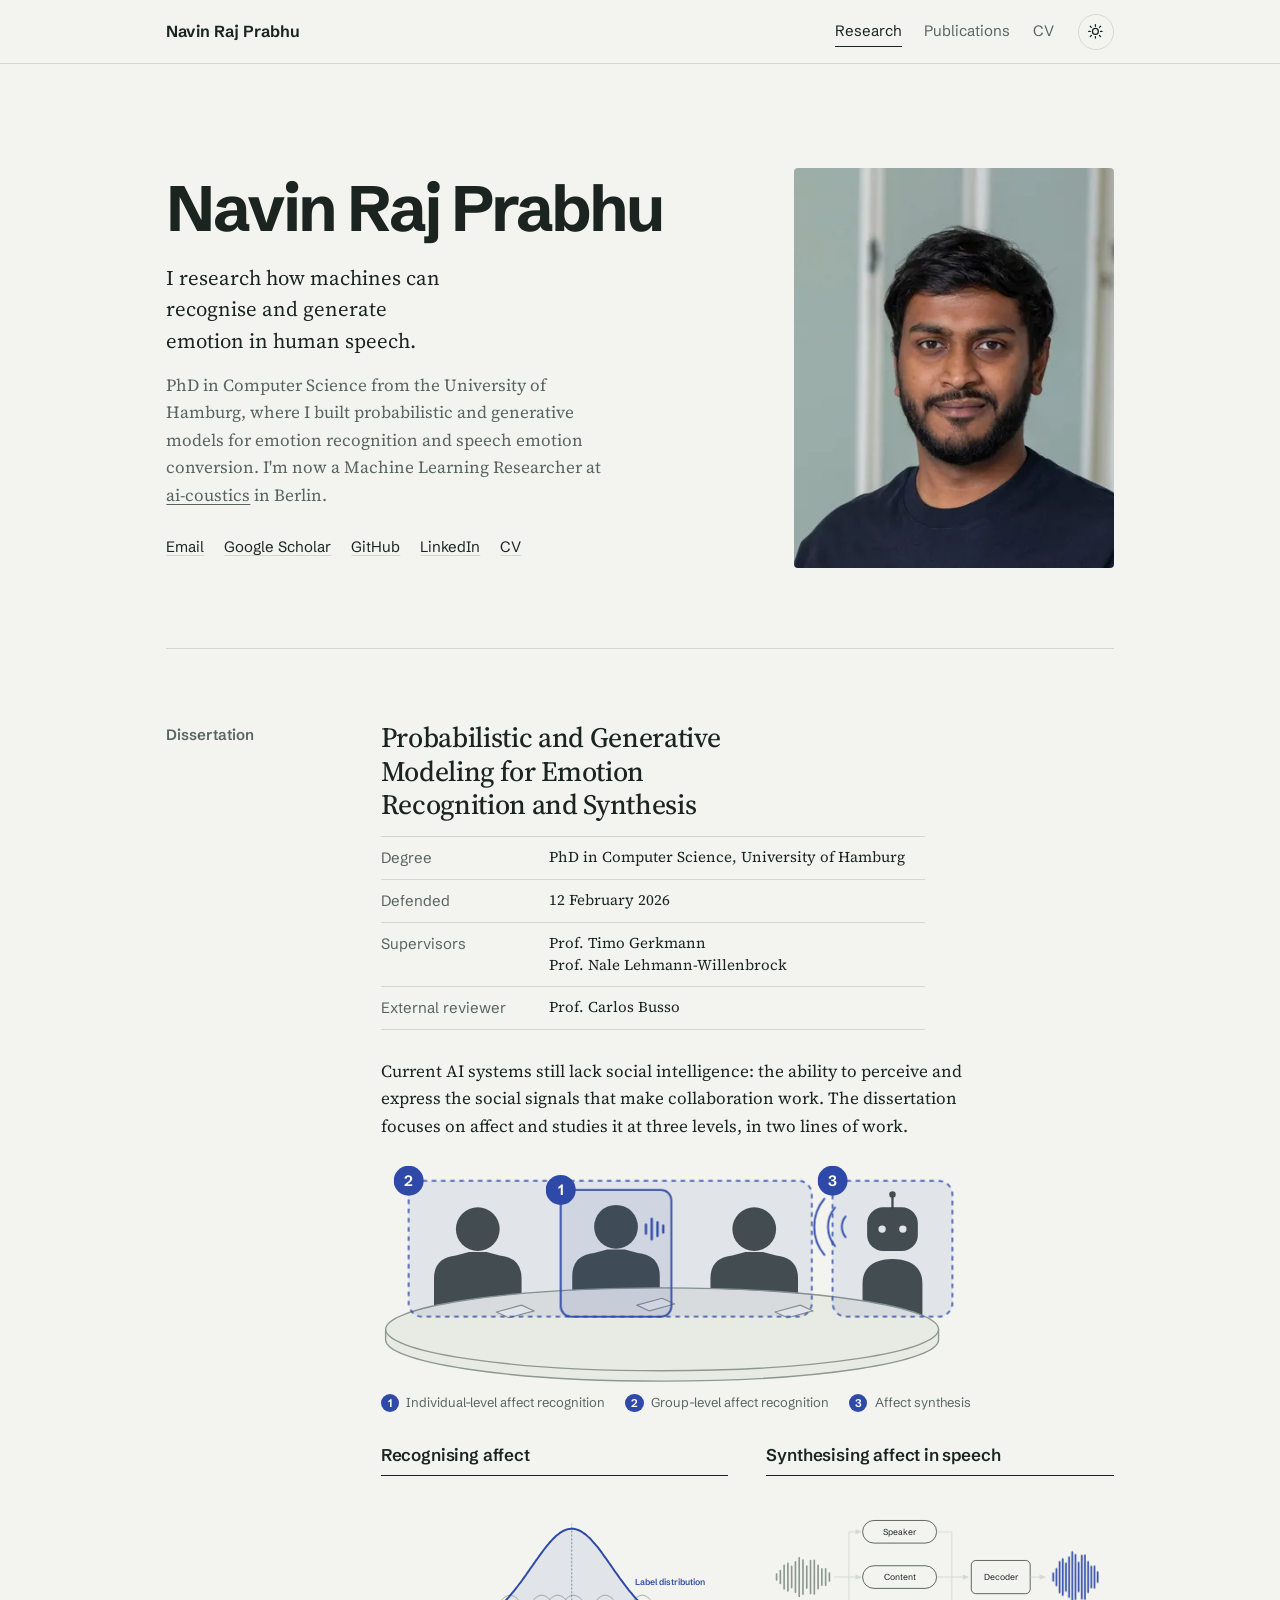
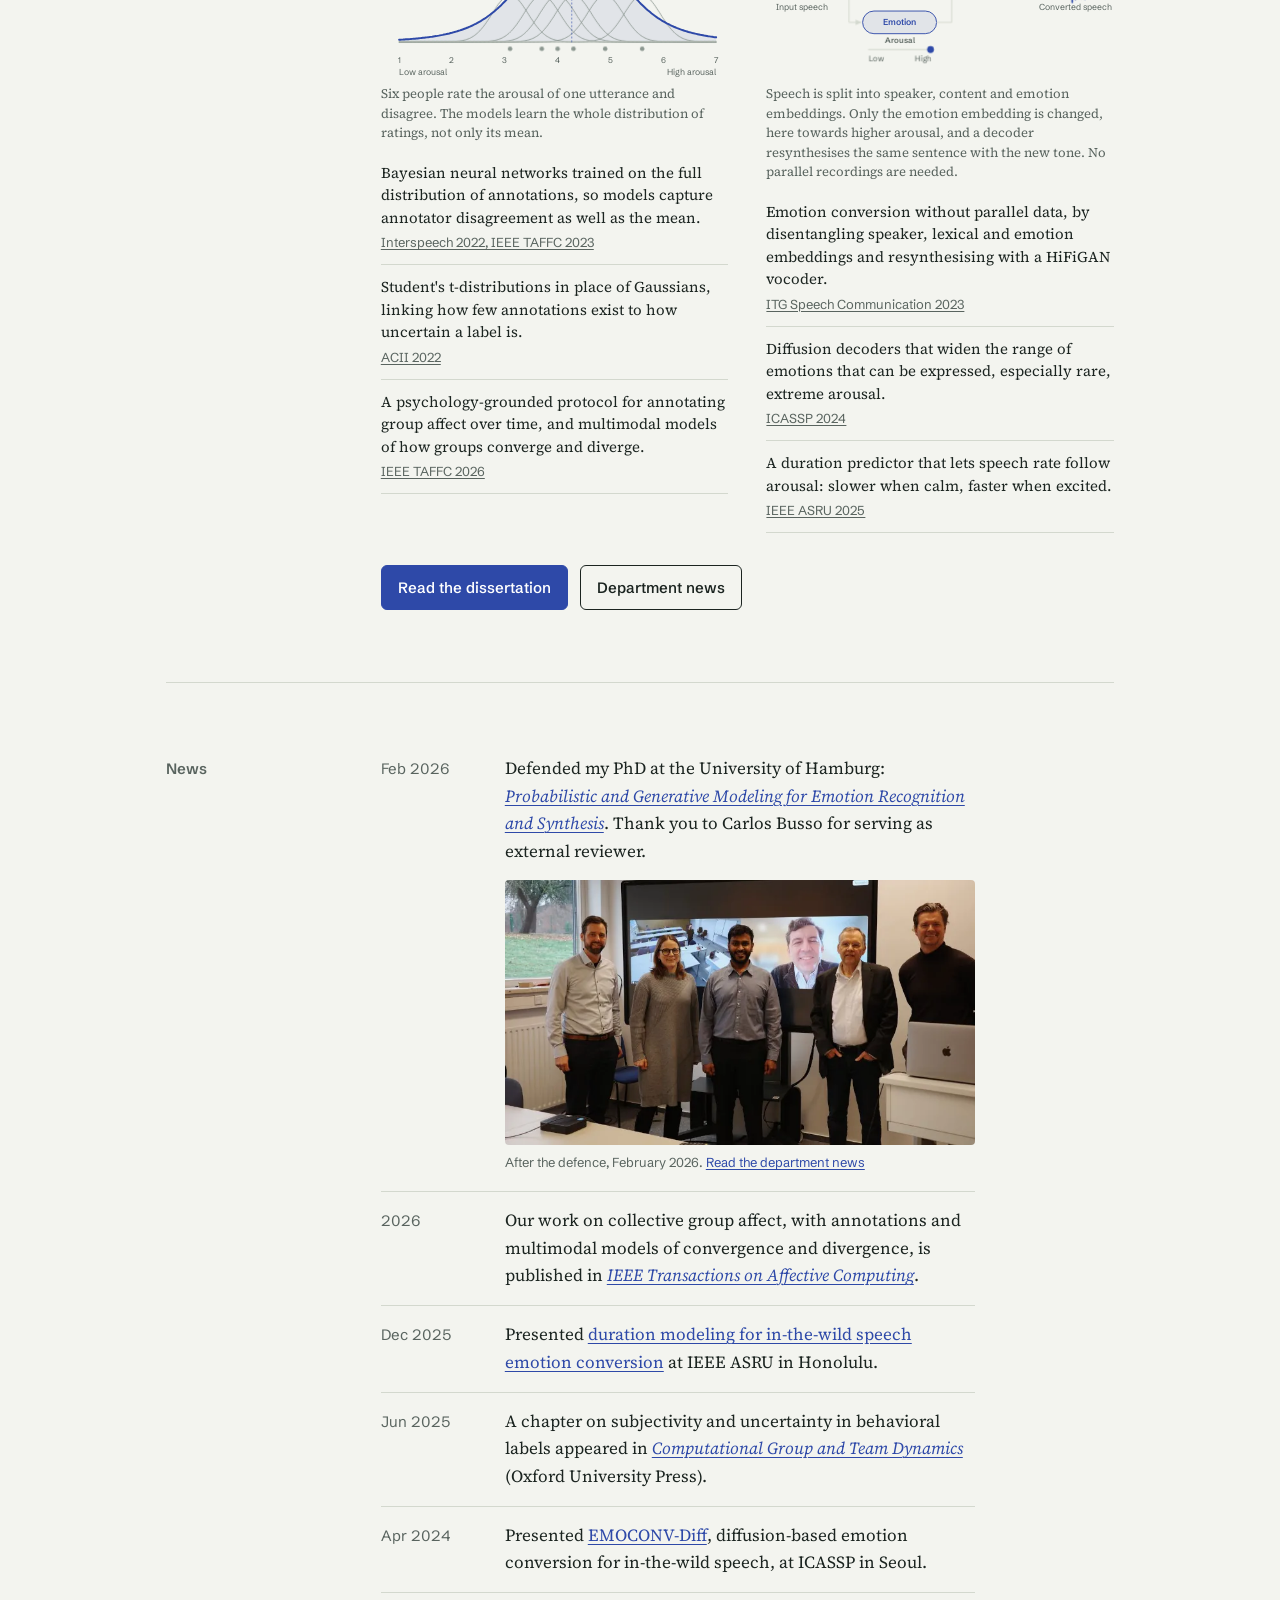
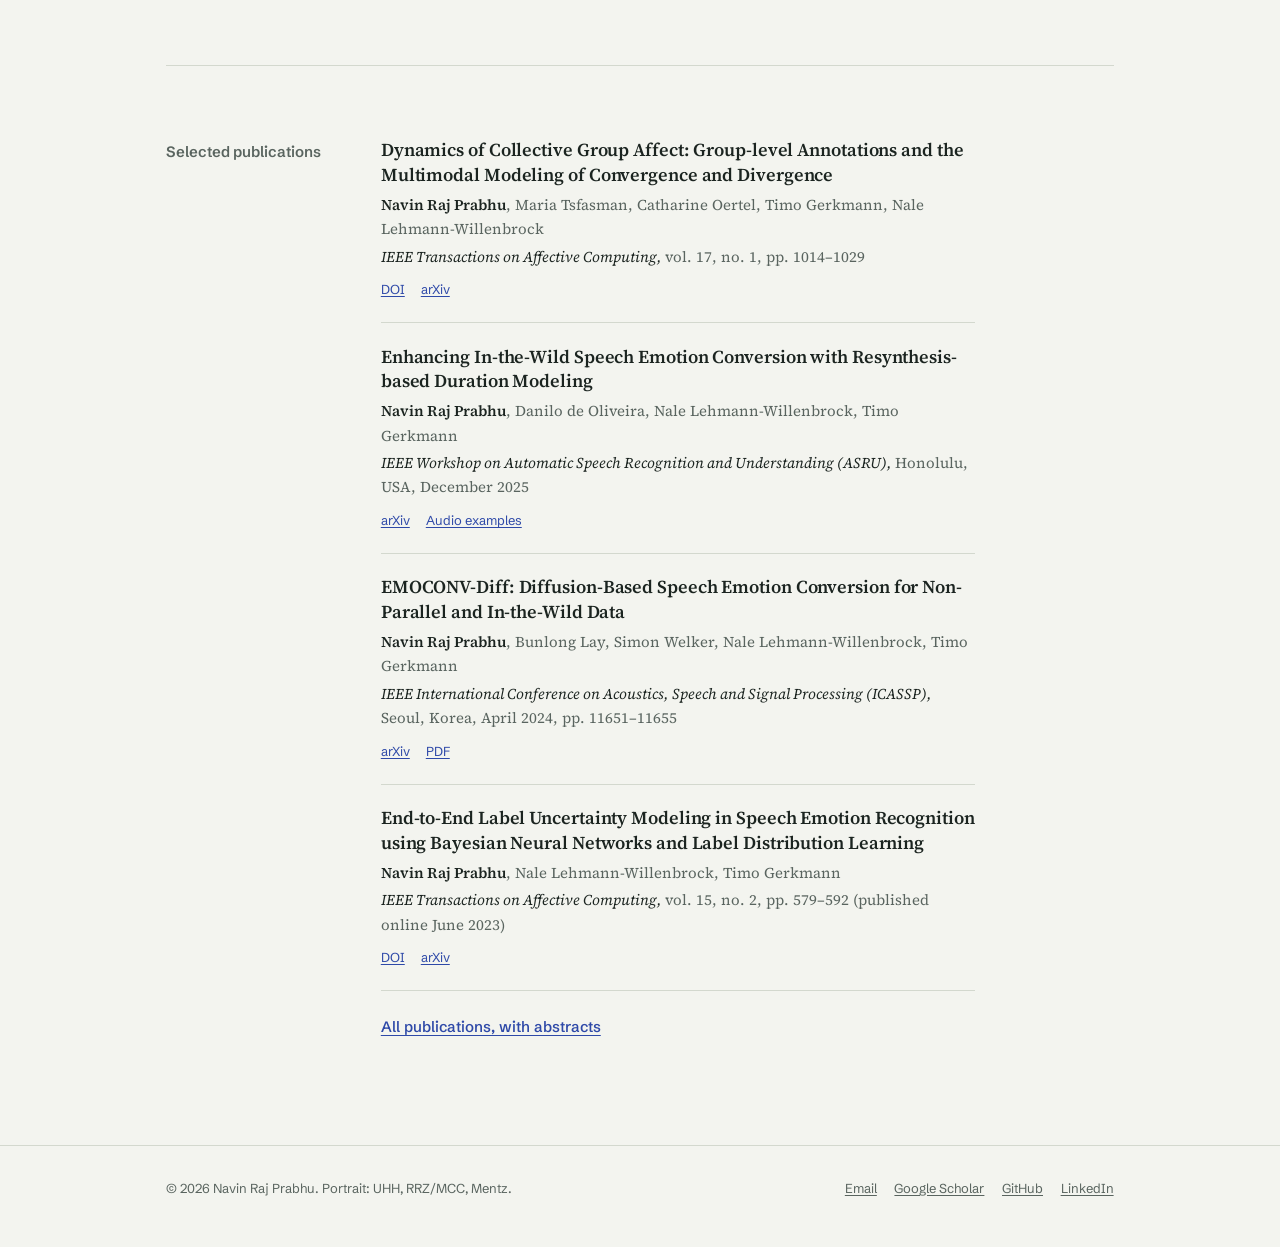
==== commit 9df7a80f: "Redraw the overview from across the table and animate the arousal slider The dissertation overview r" ====
--- a/index.html
+++ b/index.html
@@ -64,8 +64,8 @@
     </dl>
     <p class="thesis-intro">Current AI systems still lack social intelligence: the ability to perceive and express the social signals that make collaboration work. The dissertation focuses on affect and studies it at three levels, in two lines of work.</p>
     <figure class="scene" aria-labelledby="scene-cap">
-<svg viewBox="62 10 450 280" role="img" aria-label="Diagram of a meeting seen from above: four people around a round table and a social agent beside them. A ring marks one person (1, individual-level affect recognition), a dashed circle encloses the whole group (2, group-level affect recognition), and the agent, a small robot facing the viewer, emits sound waves towards the table (3, affect synthesis).">
-<circle class="zone zone-2" cx="205" cy="150" r="126"/><circle class="table" cx="205" cy="150" r="52"/><g class="person" transform="translate(188.0,246.5) rotate(100)"><path class="speech" d="M-22,-3v6M-27,-7v14M-32,-10v20M-37,-5v10M-42,-3v6"/><path class="shoulders" d="M4.9,-19A21,21 0 0 1 4.9,19"/><circle class="head" r="11"/></g><g class="person" transform="translate(112.9,183.5) rotate(160)"><path class="speech" d="M-22,-3v6M-27,-7v14M-32,-10v20M-37,-5v10M-42,-3v6"/><path class="shoulders" d="M4.9,-19A21,21 0 0 1 4.9,19"/><circle class="head" r="11"/></g><g class="person is-focus" transform="translate(129.9,87.0) rotate(220)"><path class="speech" d="M-22,-3v6M-27,-7v14M-32,-10v20M-37,-5v10M-42,-3v6"/><path class="shoulders" d="M4.9,-19A21,21 0 0 1 4.9,19"/><circle class="head" r="11"/></g><g class="person" transform="translate(222.0,53.5) rotate(280)"><path class="speech" d="M-22,-3v6M-27,-7v14M-32,-10v20M-37,-5v10M-42,-3v6"/><path class="shoulders" d="M4.9,-19A21,21 0 0 1 4.9,19"/><circle class="head" r="11"/></g><circle class="zone zone-1" cx="137.6" cy="93.4" r="37"/><circle class="zone zone-3" cx="440" cy="150" r="50"/><g class="agent"><line x1="440" x2="440" y1="126" y2="119"/><circle class="dot" cx="440" cy="116" r="2.4"/><rect x="419" y="126" width="42" height="36" rx="13"/><circle class="dot" cx="432" cy="144" r="2.8"/><circle class="dot" cx="448" cy="144" r="2.8"/><path d="M414,188C414,172 426,167 440,167S466,172 466,188"/></g><g class="waves"><path d="M405.7,133.7A16,16 0 0 0 405.7,154.3"/><path d="M396.6,126.0A28,28 0 0 0 396.6,162.0"/><path d="M387.4,118.3A40,40 0 0 0 387.4,169.7"/></g><g class="badge badge-1"><circle cx="164.6" cy="66.4" r="13"/><text x="164.6" y="70.9" text-anchor="middle">1</text></g><g class="badge badge-2"><circle cx="294.1" cy="60.9" r="13"/><text x="294.1" y="65.4" text-anchor="middle">2</text></g><g class="badge badge-3"><circle cx="475.4" cy="114.6" r="13"/><text x="475.4" y="119.1" text-anchor="middle">3</text></g>
+<svg viewBox="76 58 500 196" role="img" aria-label="Diagram after Figure 1.1 of the dissertation: three people sit behind a meeting table and a small robot sits at its right end, emitting sound waves towards them. A box marks one person (1, individual-level affect recognition), a dashed box encloses the three people (2, group-level affect recognition), and a dashed box marks the robot (3, affect synthesis).">
+<g class="person"><path class="torso" d="M122.0,215 V160.8 Q122.0,142.8 141.0,140.8 L152.4,137.8 L167.6,137.8 L179.0,140.8 Q198.0,142.8 198.0,160.8 V215 Z"/><circle class="head" cx="160" cy="118" r="19"/></g><g class="person is-focus"><path class="torso" d="M242.0,215 V158.8 Q242.0,140.8 261.0,138.8 L272.4,135.8 L287.6,135.8 L299.0,138.8 Q318.0,140.8 318.0,158.8 V215 Z"/><circle class="head" cx="280" cy="116" r="19"/></g><g class="person"><path class="torso" d="M362.0,215 V160.8 Q362.0,142.8 381.0,140.8 L392.4,137.8 L407.6,137.8 L419.0,140.8 Q438.0,142.8 438.0,160.8 V215 Z"/><circle class="head" cx="400" cy="118" r="19"/></g><g class="agent"><line x1="520" x2="520" y1="99" y2="91"/><circle class="dot" cx="520" cy="88" r="2.8"/><rect class="face" x="498" y="99" width="44" height="38" rx="14"/><circle class="eye" cx="511" cy="118" r="3.2"/><circle class="eye" cx="529" cy="118" r="3.2"/><path class="body" d="M494,215 V165 C494,150 506,144 520,144 S546,150 546,165 V215 Z"/></g><path class="table-rim" d="M80,205 v9 A240,36 0 0 0 560,214 v-9 Z"/><ellipse class="table" cx="320" cy="205" rx="240" ry="36"/><path class="paper" d="M176,190 l22,-6 l11,5 l-22,6 Z"/><path class="paper" d="M298,184 l22,-6 l11,5 l-22,6 Z"/><path class="paper" d="M418,190 l22,-6 l11,5 l-22,6 Z"/><rect class="zone zone-2" x="100" y="76" width="350" height="118" rx="12"/><rect class="zone zone-1" x="232" y="84" width="96" height="110" rx="9"/><rect class="zone zone-3" x="468" y="76" width="104" height="118" rx="12"/><path class="speech" d="M306,114v8M311,109v18M316,112v12M321,115v6"/><g class="waves"><path d="M479.3,107.0A14,14 0 0 0 479.3,125.0"/><path d="M470.1,99.3A26,26 0 0 0 470.1,132.7"/><path d="M460.9,91.6A38,38 0 0 0 460.9,140.4"/></g><g class="badge badge-1"><circle cx="232" cy="84" r="13"/><text x="232" y="88.5" text-anchor="middle">1</text></g><g class="badge badge-2"><circle cx="100" cy="76" r="13"/><text x="100" y="80.5" text-anchor="middle">2</text></g><g class="badge badge-3"><circle cx="468" cy="76" r="13"/><text x="468" y="80.5" text-anchor="middle">3</text></g>
 </svg>
 <figcaption id="scene-cap"><span class="key"><b>1</b>Individual-level affect recognition</span><span class="key"><b>2</b>Group-level affect recognition</span><span class="key"><b>3</b>Affect synthesis</span></figcaption>
 </figure>
@@ -96,9 +96,9 @@
       <div class="strand">
         <h3>Synthesising affect in speech</h3>
         <figure class="dist pipe" aria-labelledby="conv-cap">
-<svg viewBox="0 0 460 250" role="img" aria-label="Pipeline diagram. Input speech is split into speaker, content and emotion embeddings. An arousal control changes only the emotion embedding, set towards high. A decoder turns the three embeddings back into converted speech, drawn with a denser, taller waveform.">
+<svg viewBox="0 0 460 250" role="img" aria-label="Pipeline diagram. Input speech is split into speaker, content and emotion embeddings. An arousal control changes only the emotion embedding. A decoder turns the three embeddings back into converted speech; as the control moves between low and high, the output waveform changes with it.">
   <defs><marker id="ah" viewBox="0 0 8 8" refX="7" refY="4" markerWidth="7" markerHeight="7" orient="auto"><path class="ah" d="M0,0.5L7.5,4L0,7.5Z"/></marker></defs>
-  <path class="wave in" d="M14.0,114.1v7.8M19.0,109.5v17.0M24.0,102.3v31.4M29.0,99.7v36.6M34.0,103.9v28.2M39.0,97.8v40.4M44.0,92.4v51.2M49.0,95.4v45.3M54.0,103.3v29.3M59.0,96.0v43.9M64.0,95.7v44.6M69.0,102.5v31.1M74.0,107.2v21.5M79.0,107.1v21.8M84.0,112.8v10.3"/><text class="lbl" x="48" y="162" text-anchor="middle">Input speech</text><path class="flow" d="M90,118H110"/><path class="flow" d="M110,58V178"/><path class="flow" d="M110,58H126" marker-end="url(#ah)"/><g class="pill"><rect x="128" y="43" width="98" height="30" rx="15"/><text x="177.0" y="62" text-anchor="middle">Speaker</text></g><path class="flow" d="M110,118H126" marker-end="url(#ah)"/><g class="pill"><rect x="128" y="103" width="98" height="30" rx="15"/><text x="177.0" y="122" text-anchor="middle">Content</text></g><path class="flow" d="M110,178H126" marker-end="url(#ah)"/><g class="pill is-emotion"><rect x="128" y="163" width="98" height="30" rx="15"/><text x="177.0" y="182" text-anchor="middle">Emotion</text></g><g class="ctl"><line x1="136" x2="218" y1="214" y2="214"/><circle cx="202" cy="214" r="4.5"/><text x="136" y="230">Low</text><text x="218" y="230" text-anchor="end">High</text><text class="lbl-accent" x="177.0" y="205" text-anchor="middle">Arousal</text></g><path class="flow" d="M226,58H246V178H226"/><path class="flow" d="M226,118H246"/><path class="flow" d="M246,118H268" marker-end="url(#ah)"/><g class="box"><rect x="272" y="96" width="78" height="44" rx="6"/><text x="311" y="122" text-anchor="middle">Decoder</text></g><path class="flow" d="M350,118H370" marker-end="url(#ah)"/><path class="wave out" d="M380.0,112.9v10.1M384.2,106.9v22.2M388.4,97.5v41.1M392.6,94.1v47.9M396.8,99.6v36.8M401.0,91.6v52.9M405.2,84.6v66.9M409.4,88.4v59.2M413.6,98.8v38.3M417.8,89.3v57.4M422.0,88.9v58.3M426.2,97.7v40.6M430.4,103.9v28.1M434.6,103.7v28.5M438.8,111.2v13.5"/><text class="lbl" x="410" y="162" text-anchor="middle">Converted speech</text>
+  <path class="wave in" d="M14.0,114.1v7.8M19.0,109.5v17.0M24.0,102.3v31.4M29.0,99.7v36.6M34.0,103.9v28.2M39.0,97.8v40.4M44.0,92.4v51.2M49.0,95.4v45.3M54.0,103.3v29.3M59.0,96.0v43.9M64.0,95.7v44.6M69.0,102.5v31.1M74.0,107.2v21.5M79.0,107.1v21.8M84.0,112.8v10.3"/><text class="lbl" x="48" y="162" text-anchor="middle">Input speech</text><path class="flow" d="M90,118H110"/><path class="flow" d="M110,58V178"/><path class="flow" d="M110,58H126" marker-end="url(#ah)"/><g class="pill"><rect x="128" y="43" width="98" height="30" rx="15"/><text x="177.0" y="62" text-anchor="middle">Speaker</text></g><path class="flow" d="M110,118H126" marker-end="url(#ah)"/><g class="pill"><rect x="128" y="103" width="98" height="30" rx="15"/><text x="177.0" y="122" text-anchor="middle">Content</text></g><path class="flow" d="M110,178H126" marker-end="url(#ah)"/><g class="pill is-emotion"><rect x="128" y="163" width="98" height="30" rx="15"/><text x="177.0" y="182" text-anchor="middle">Emotion</text></g><g class="ctl"><line x1="136" x2="218" y1="214" y2="214"/><circle cx="218" cy="214" r="4.5"/><text x="136" y="230">Low</text><text x="218" y="230" text-anchor="end">High</text><text class="lbl-accent" x="177.0" y="205" text-anchor="middle">Arousal</text></g><path class="flow" d="M226,58H246V178H226"/><path class="flow" d="M226,118H246"/><path class="flow" d="M246,118H268" marker-end="url(#ah)"/><g class="box"><rect x="272" y="96" width="78" height="44" rx="6"/><text x="311" y="122" text-anchor="middle">Decoder</text></g><path class="flow" d="M350,118H370" marker-end="url(#ah)"/><path class="wave out out-high" d="M380.5,112.9v10.1M384.7,106.9v22.2M388.9,97.5v41.1M393.1,94.1v47.9M397.3,99.6v36.8M401.5,91.6v52.9M405.7,84.6v66.9M409.9,88.4v59.2M414.1,98.8v38.3M418.3,89.3v57.4M422.5,88.9v58.3M426.7,97.7v40.6M430.9,103.9v28.1M435.1,103.7v28.5M439.3,111.2v13.5"/><path class="wave out out-low" d="M371.5,114.7v6.6M376.9,110.8v14.4M382.3,104.7v26.6M387.7,102.5v31.0M393.1,106.1v23.8M398.5,100.9v34.2M403.9,96.4v43.3M409.3,98.9v38.3M414.7,105.6v24.8M420.1,99.4v37.2M425.5,99.1v37.7M430.9,104.9v26.3M436.3,108.9v18.2M441.7,108.8v18.5M447.1,113.6v8.8"/><text class="lbl" x="410" y="162" text-anchor="middle">Converted speech</text>
 </svg>
 <figcaption id="conv-cap">Speech is split into speaker, content and emotion embeddings. Only the emotion embedding is changed, here towards higher arousal, and a decoder resynthesises the same sentence with the new tone. No parallel recordings are needed.</figcaption>
 </figure>
--- a/assets/style.css
+++ b/assets/style.css
@@ -376,16 +376,15 @@
 .thesis-intro { margin-bottom: 1.25rem; }
 
 .scene { margin: 0 0 0.5rem; }
-.scene svg { display: block; width: 100%; max-width: 33rem; height: auto; overflow: visible; }
-.scene .person .head, .scene .person .shoulders, .scene .agent rect, .scene .agent path, .scene .agent line {
-  fill: none; stroke: var(--ink); stroke-width: 1.6; stroke-linecap: round; stroke-linejoin: round; opacity: 0.82;
-}
-.scene .agent .dot { fill: var(--ink); stroke: none; opacity: 0.82; }
-.scene .speech { fill: none; stroke: var(--annot); stroke-width: 1.8; stroke-linecap: round; }
-.scene .is-focus .speech { stroke: var(--accent); }
-.scene .table { fill: var(--panel); stroke: var(--annot); stroke-width: 1.3; }
+.scene svg { display: block; width: 100%; max-width: 36rem; height: auto; overflow: visible; }
+.scene .person .head, .scene .person .torso, .scene .agent .face, .scene .agent .body, .scene .agent .dot { fill: var(--ink); opacity: 0.8; }
+.scene .agent line { stroke: var(--ink); stroke-width: 2; stroke-linecap: round; opacity: 0.8; }
+.scene .agent .eye { fill: var(--bg); }
+.scene .speech { fill: none; stroke: var(--accent); stroke-width: 2; stroke-linecap: round; }
+.scene .table, .scene .table-rim { fill: var(--panel); stroke: var(--annot); stroke-width: 1.2; stroke-linejoin: round; }
+.scene .paper { fill: var(--bg); stroke: var(--annot); stroke-width: 1; stroke-linejoin: round; }
 .scene .zone { fill: var(--accent-wash); stroke: var(--accent); stroke-width: 1.3; stroke-dasharray: 4 4; }
-.scene .zone-1 { fill: none; stroke-dasharray: none; stroke-width: 1.6; }
+.scene .zone-1 { stroke-dasharray: none; stroke-width: 1.6; }
 .scene .waves path { fill: none; stroke: var(--accent); stroke-width: 1.6; stroke-linecap: round; }
 .scene .badge circle { fill: var(--accent); }
 .scene .badge text { fill: var(--accent-ink); font-family: var(--sans); font-size: 13px; font-weight: 650; }
@@ -396,9 +395,9 @@
   background: var(--accent); color: var(--accent-ink); font-size: 0.7rem; font-weight: 650;
 }
 @media (prefers-reduced-motion: no-preference) {
-  .scene.armed .zone, .scene.armed .badge, .scene.armed .waves { opacity: 0; }
-  .scene.play .zone, .scene.play .badge, .scene.play .waves { animation: fade 0.5s ease-out forwards; }
-  .scene.play .zone-1, .scene.play .badge-1 { animation-delay: 0.1s; }
+  .scene.armed .zone, .scene.armed .badge, .scene.armed .waves, .scene.armed .speech { opacity: 0; }
+  .scene.play .zone, .scene.play .badge, .scene.play .waves, .scene.play .speech { animation: fade 0.5s ease-out forwards; }
+  .scene.play .zone-1, .scene.play .badge-1, .scene.play .speech { animation-delay: 0.1s; }
   .scene.play .zone-2, .scene.play .badge-2 { animation-delay: 0.55s; }
   .scene.play .zone-3, .scene.play .badge-3, .scene.play .waves { animation-delay: 1s; }
 }
@@ -415,6 +414,7 @@
 .pipe .pill.is-emotion text { fill: var(--accent); font-weight: 600; }
 .pipe .ctl line { stroke: var(--rule); stroke-width: 1.5; stroke-linecap: round; }
 .pipe .ctl circle { fill: var(--accent); }
+.pipe .wave.out-low { opacity: 0; }
 .pipe .ctl text { fill: var(--muted); font-family: var(--sans); font-size: 10.5px; }
 @media (prefers-reduced-motion: no-preference) {
   .pipe.play .pill, .pipe.play .ctl, .pipe.play .box, .pipe.play .wave.out, .pipe.play .flow { opacity: 0; animation: fade 0.5s ease-out forwards; }
@@ -422,8 +422,13 @@
   .pipe.play .pill { animation-delay: 0.4s; }
   .pipe.play .ctl { animation-delay: 0.9s; }
   .pipe.play .box { animation-delay: 1.2s; }
-  .pipe.play .wave.out { animation-delay: 1.5s; }
-}
+  .pipe.play .wave.out-high { animation: fade 0.5s ease-out 1.5s forwards, swap-high 8s ease-in-out 2.6s infinite; }
+  .pipe.play .wave.out-low { animation: swap-low 8s ease-in-out 2.6s infinite; }
+  .pipe.play .ctl circle { animation: slide 8s ease-in-out 2.6s infinite; }
+}
+@keyframes slide { 0%, 20% { transform: translateX(0); } 40%, 60% { transform: translateX(-82px); } 80%, 100% { transform: translateX(0); } }
+@keyframes swap-high { 0%, 20% { opacity: 1; } 40%, 60% { opacity: 0; } 80%, 100% { opacity: 1; } }
+@keyframes swap-low { 0%, 20% { opacity: 0; } 40%, 60% { opacity: 1; } 80%, 100% { opacity: 0; } }
 
 .news-photo { margin: 0.9rem 0 0.2rem; max-width: 30rem; }
 .news-photo img { display: block; width: 100%; height: auto; border-radius: 4px; background: var(--panel); }
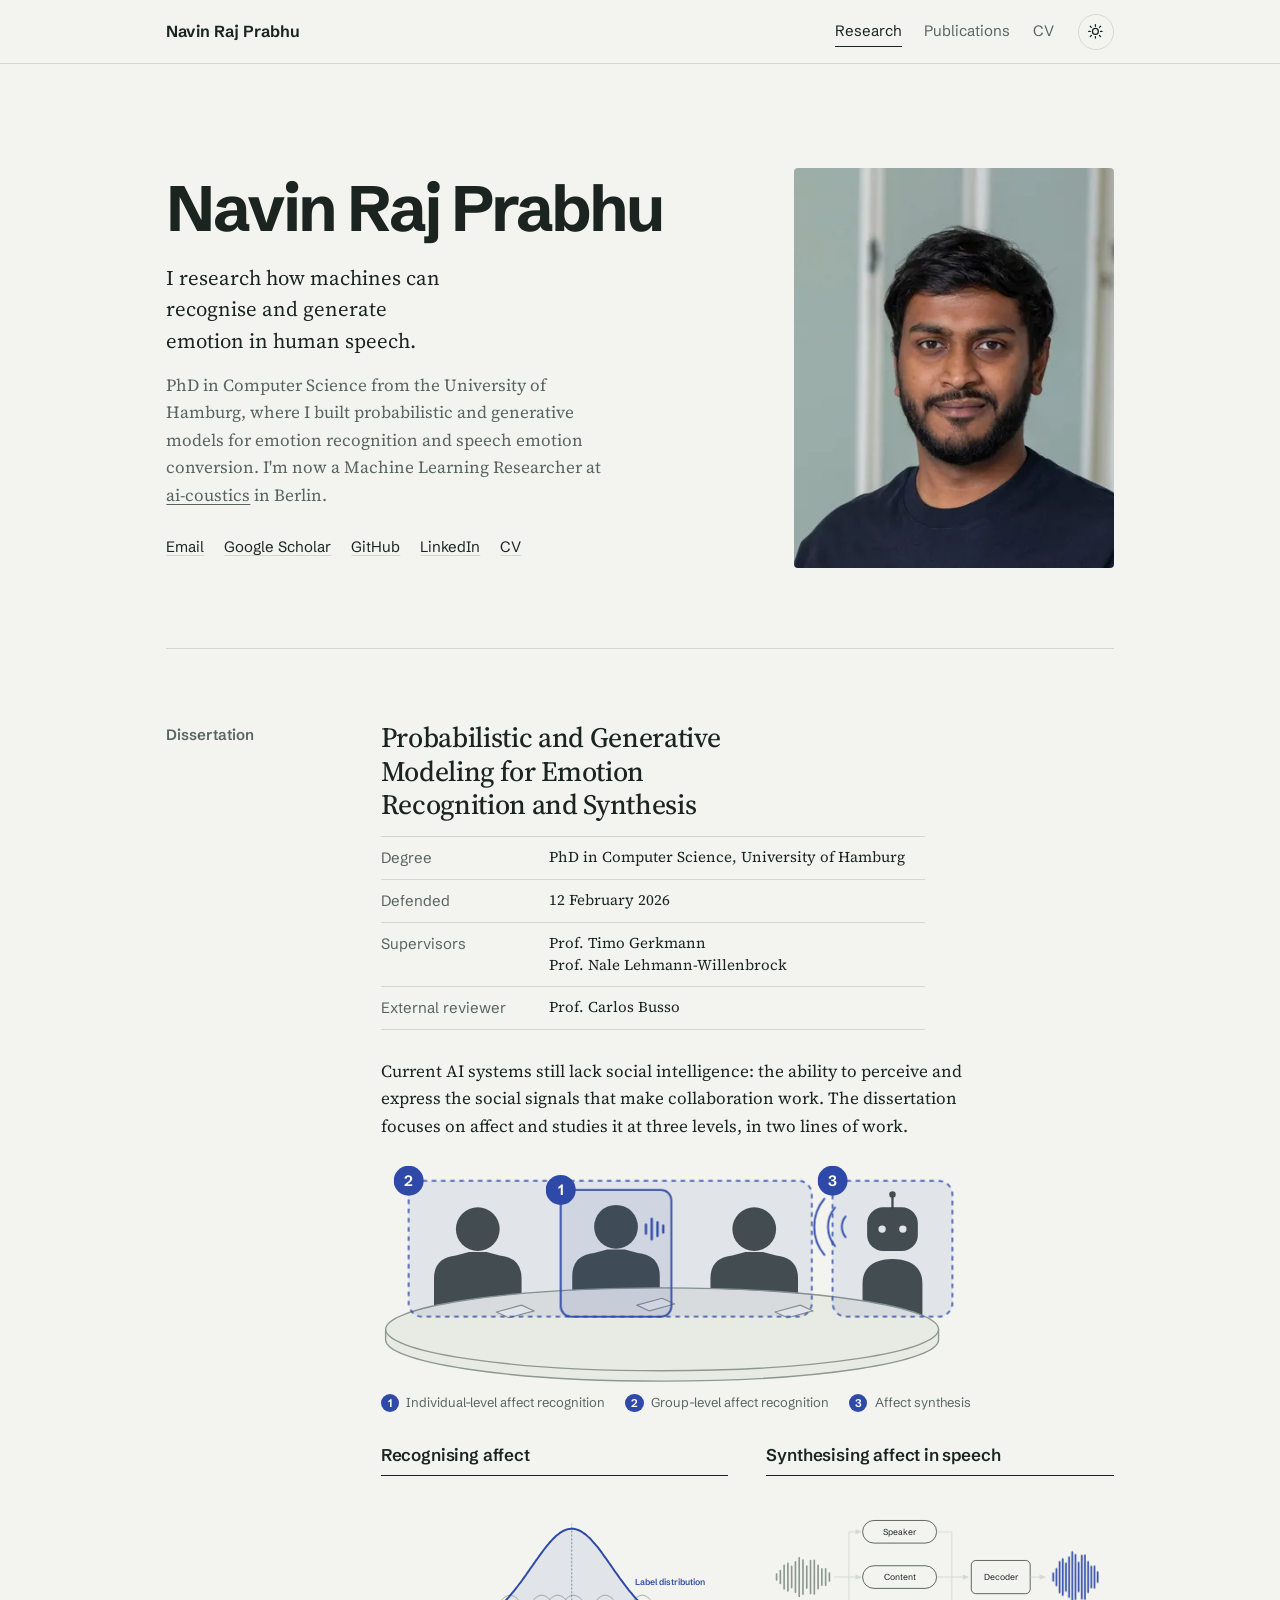
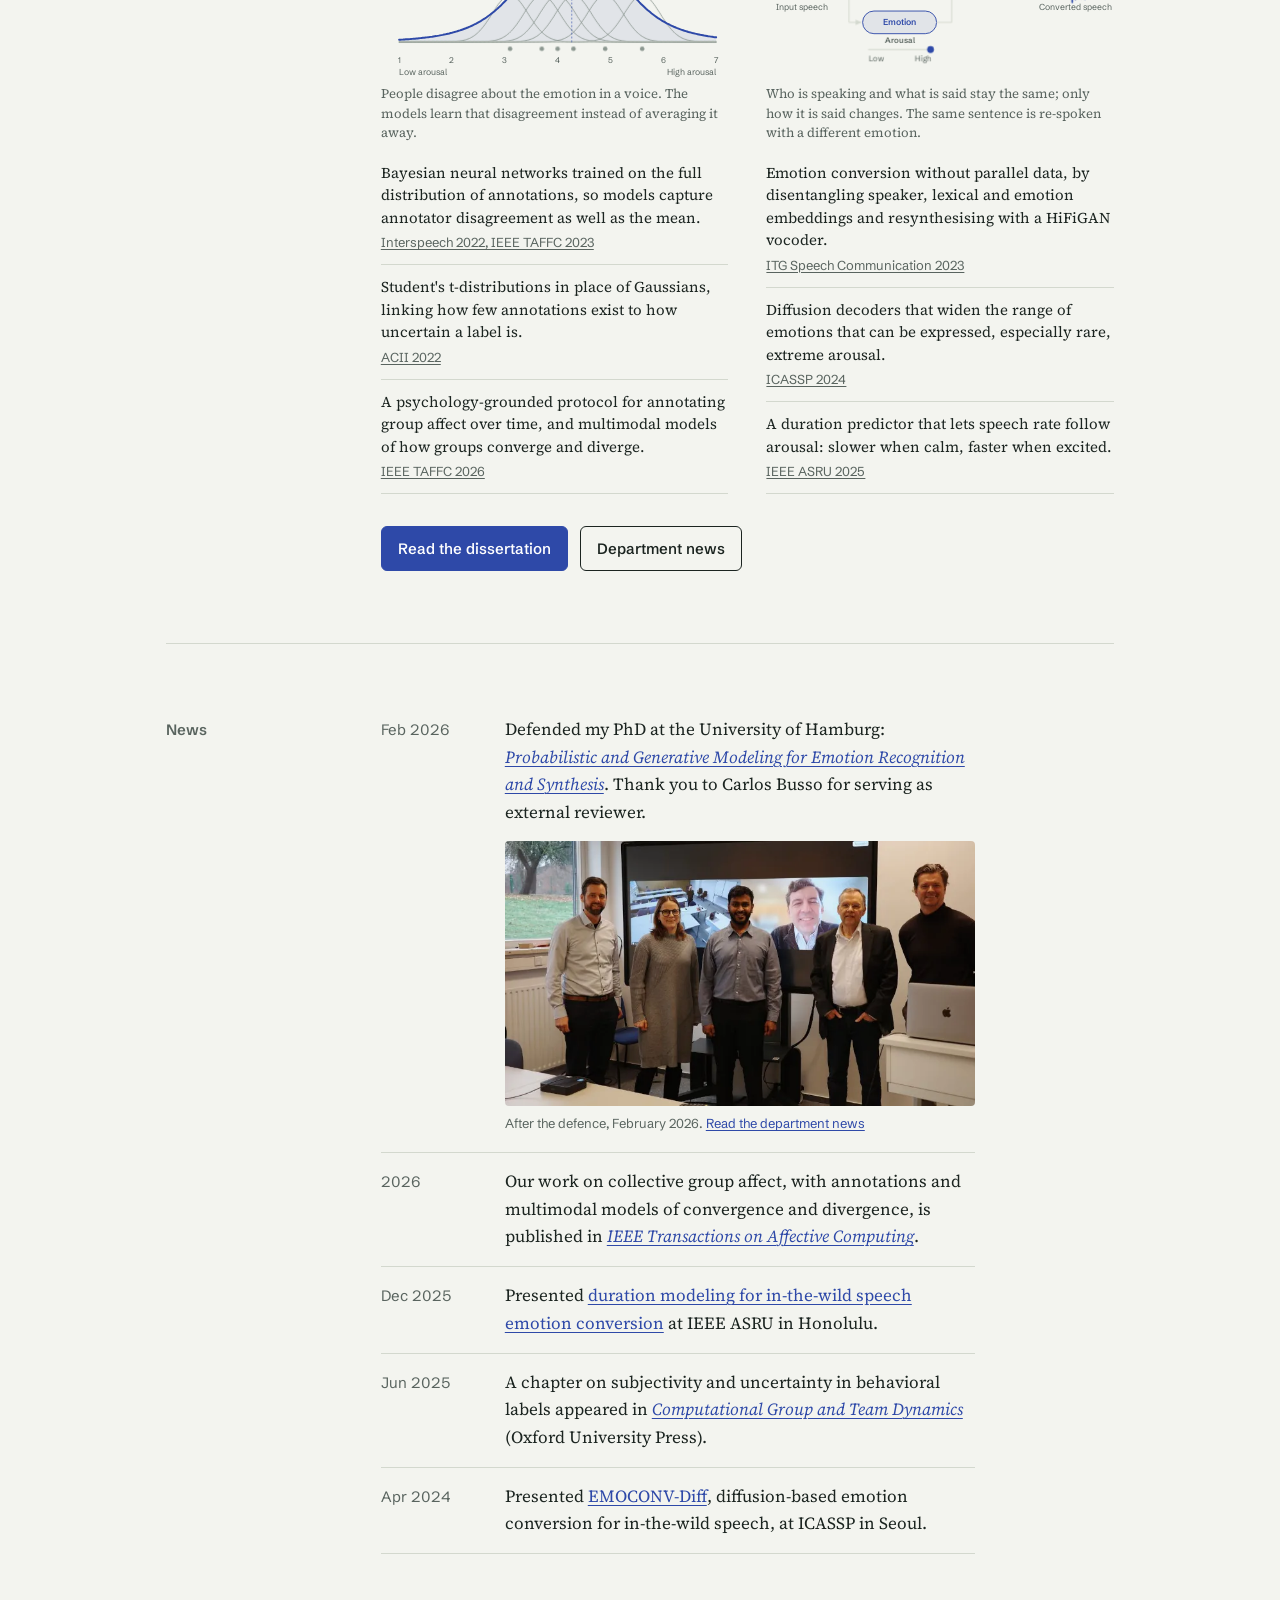
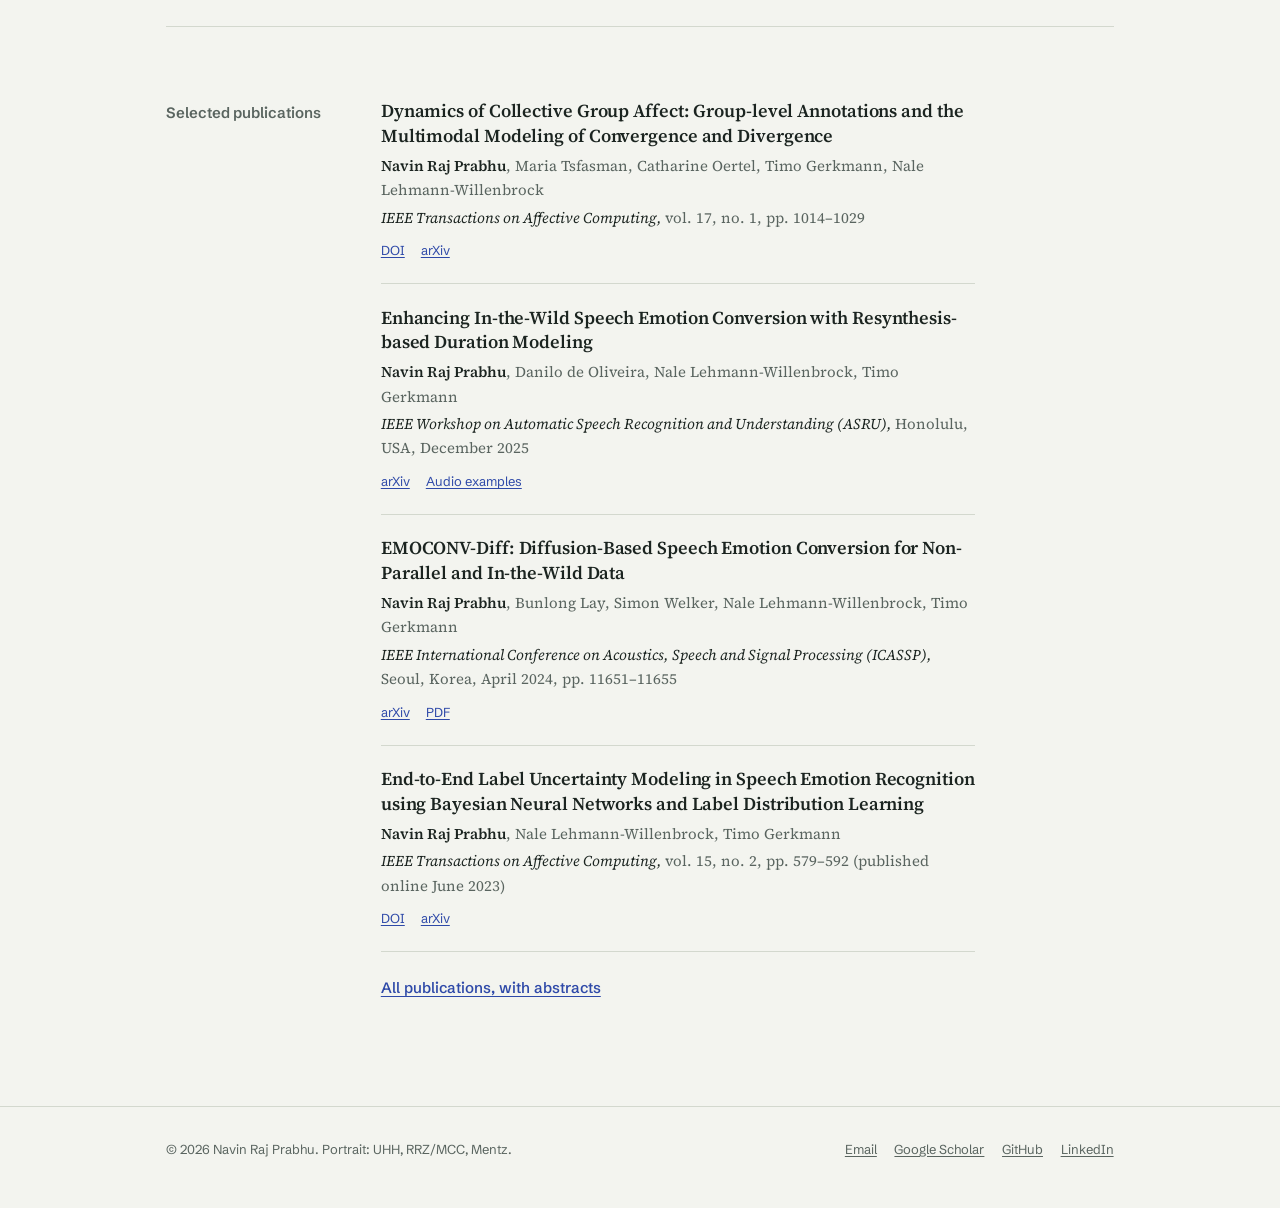
==== commit 1249810c: "Make the two column figure captions more abstract Co-Authored-By: Claude Fable 5.1 <noreply@anthropi" ====
--- a/index.html
+++ b/index.html
@@ -85,7 +85,7 @@
   <text class="lbl" x="24" y="248">Low arousal</text>
   <text class="lbl" x="444" y="248" text-anchor="end">High arousal</text>
 </svg>
-<figcaption id="dist-cap">Six people rate the arousal of one utterance and disagree. The models learn the whole distribution of ratings, not only its mean.</figcaption>
+<figcaption id="dist-cap">People disagree about the emotion in a voice. The models learn that disagreement instead of averaging it away.</figcaption>
 </figure>
         <ol>
           <li>Bayesian neural networks trained on the full distribution of annotations, so models capture annotator disagreement as well as the mean.<a href="publications.html#bnn-arousal-interspeech-2022">Interspeech 2022, IEEE TAFFC 2023</a></li>
@@ -100,7 +100,7 @@
   <defs><marker id="ah" viewBox="0 0 8 8" refX="7" refY="4" markerWidth="7" markerHeight="7" orient="auto"><path class="ah" d="M0,0.5L7.5,4L0,7.5Z"/></marker></defs>
   <path class="wave in" d="M14.0,114.1v7.8M19.0,109.5v17.0M24.0,102.3v31.4M29.0,99.7v36.6M34.0,103.9v28.2M39.0,97.8v40.4M44.0,92.4v51.2M49.0,95.4v45.3M54.0,103.3v29.3M59.0,96.0v43.9M64.0,95.7v44.6M69.0,102.5v31.1M74.0,107.2v21.5M79.0,107.1v21.8M84.0,112.8v10.3"/><text class="lbl" x="48" y="162" text-anchor="middle">Input speech</text><path class="flow" d="M90,118H110"/><path class="flow" d="M110,58V178"/><path class="flow" d="M110,58H126" marker-end="url(#ah)"/><g class="pill"><rect x="128" y="43" width="98" height="30" rx="15"/><text x="177.0" y="62" text-anchor="middle">Speaker</text></g><path class="flow" d="M110,118H126" marker-end="url(#ah)"/><g class="pill"><rect x="128" y="103" width="98" height="30" rx="15"/><text x="177.0" y="122" text-anchor="middle">Content</text></g><path class="flow" d="M110,178H126" marker-end="url(#ah)"/><g class="pill is-emotion"><rect x="128" y="163" width="98" height="30" rx="15"/><text x="177.0" y="182" text-anchor="middle">Emotion</text></g><g class="ctl"><line x1="136" x2="218" y1="214" y2="214"/><circle cx="218" cy="214" r="4.5"/><text x="136" y="230">Low</text><text x="218" y="230" text-anchor="end">High</text><text class="lbl-accent" x="177.0" y="205" text-anchor="middle">Arousal</text></g><path class="flow" d="M226,58H246V178H226"/><path class="flow" d="M226,118H246"/><path class="flow" d="M246,118H268" marker-end="url(#ah)"/><g class="box"><rect x="272" y="96" width="78" height="44" rx="6"/><text x="311" y="122" text-anchor="middle">Decoder</text></g><path class="flow" d="M350,118H370" marker-end="url(#ah)"/><path class="wave out out-high" d="M380.5,112.9v10.1M384.7,106.9v22.2M388.9,97.5v41.1M393.1,94.1v47.9M397.3,99.6v36.8M401.5,91.6v52.9M405.7,84.6v66.9M409.9,88.4v59.2M414.1,98.8v38.3M418.3,89.3v57.4M422.5,88.9v58.3M426.7,97.7v40.6M430.9,103.9v28.1M435.1,103.7v28.5M439.3,111.2v13.5"/><path class="wave out out-low" d="M371.5,114.7v6.6M376.9,110.8v14.4M382.3,104.7v26.6M387.7,102.5v31.0M393.1,106.1v23.8M398.5,100.9v34.2M403.9,96.4v43.3M409.3,98.9v38.3M414.7,105.6v24.8M420.1,99.4v37.2M425.5,99.1v37.7M430.9,104.9v26.3M436.3,108.9v18.2M441.7,108.8v18.5M447.1,113.6v8.8"/><text class="lbl" x="410" y="162" text-anchor="middle">Converted speech</text>
 </svg>
-<figcaption id="conv-cap">Speech is split into speaker, content and emotion embeddings. Only the emotion embedding is changed, here towards higher arousal, and a decoder resynthesises the same sentence with the new tone. No parallel recordings are needed.</figcaption>
+<figcaption id="conv-cap">Who is speaking and what is said stay the same; only how it is said changes. The same sentence is re-spoken with a different emotion.</figcaption>
 </figure>
         <ol>
           <li>Emotion conversion without parallel data, by disentangling speaker, lexical and emotion embeddings and resynthesising with a HiFiGAN vocoder.<a href="publications.html#ssl-sec-itg-2023">ITG Speech Communication 2023</a></li>
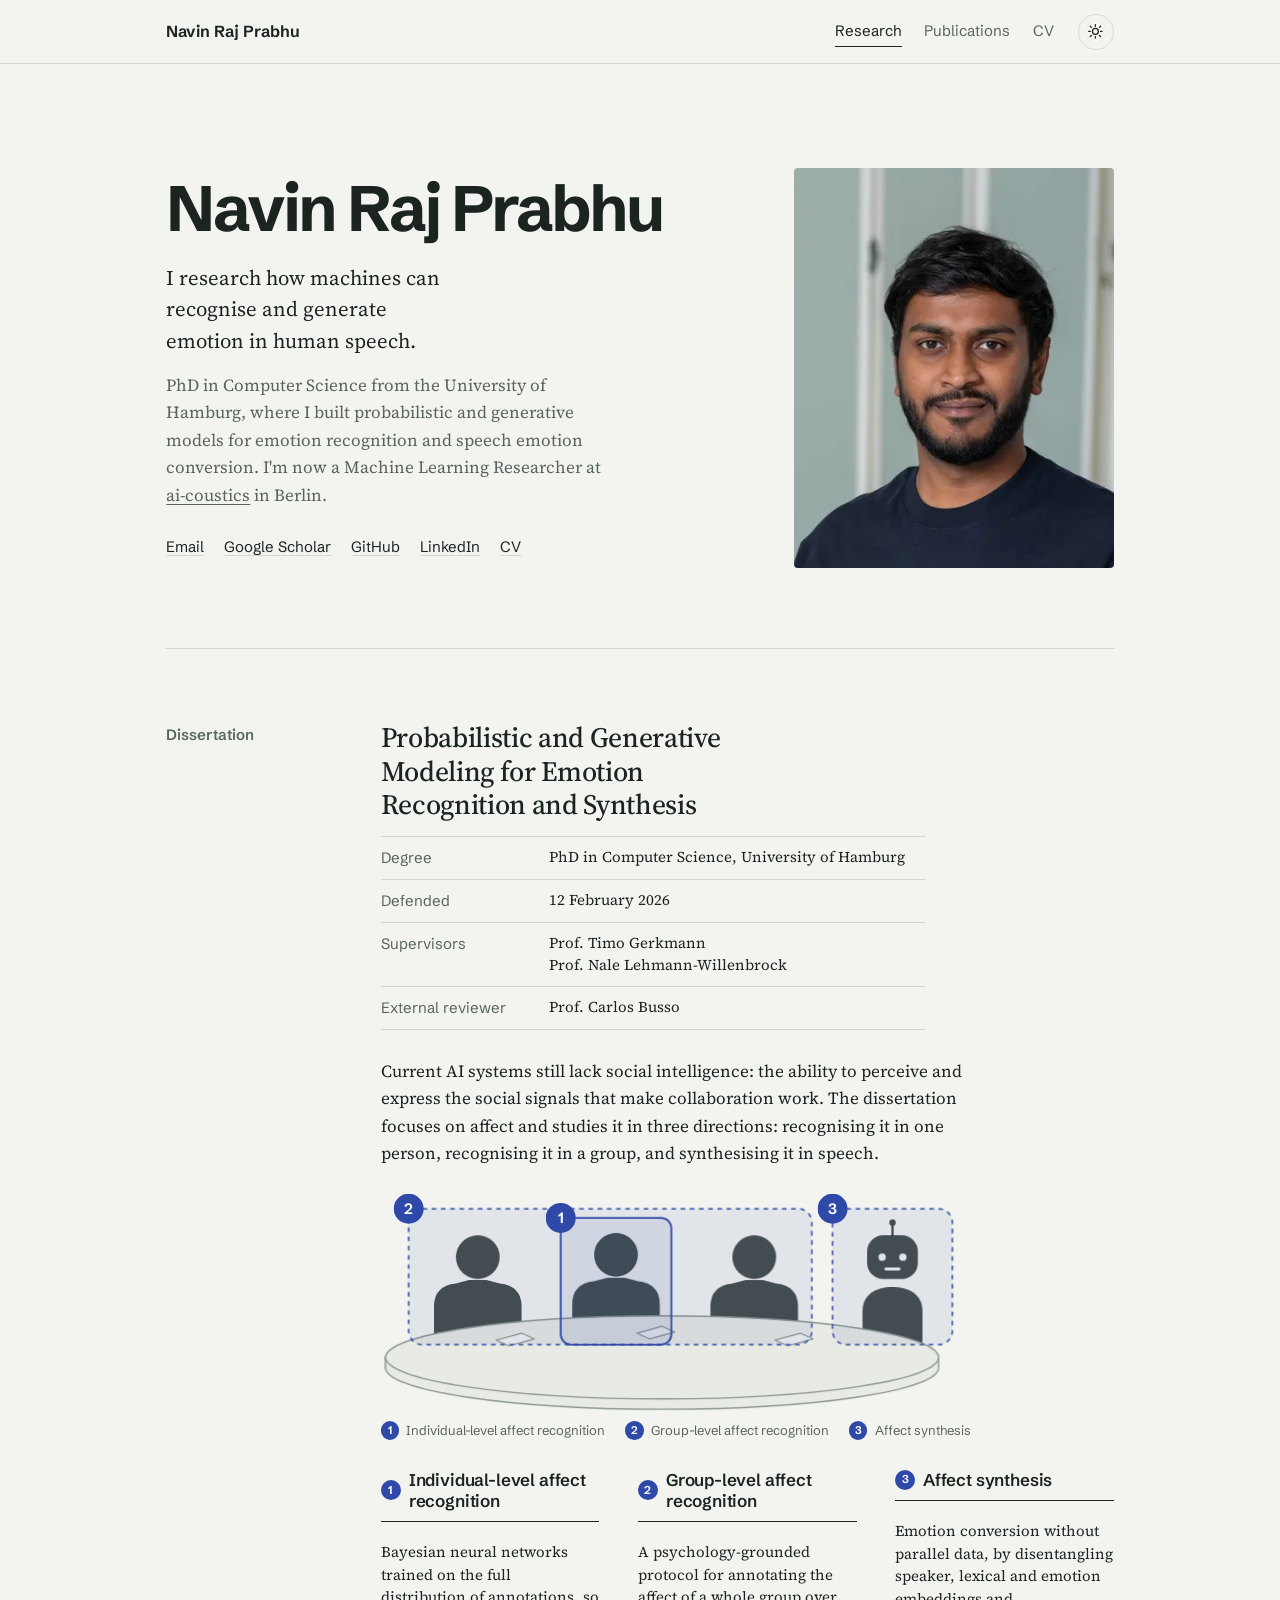
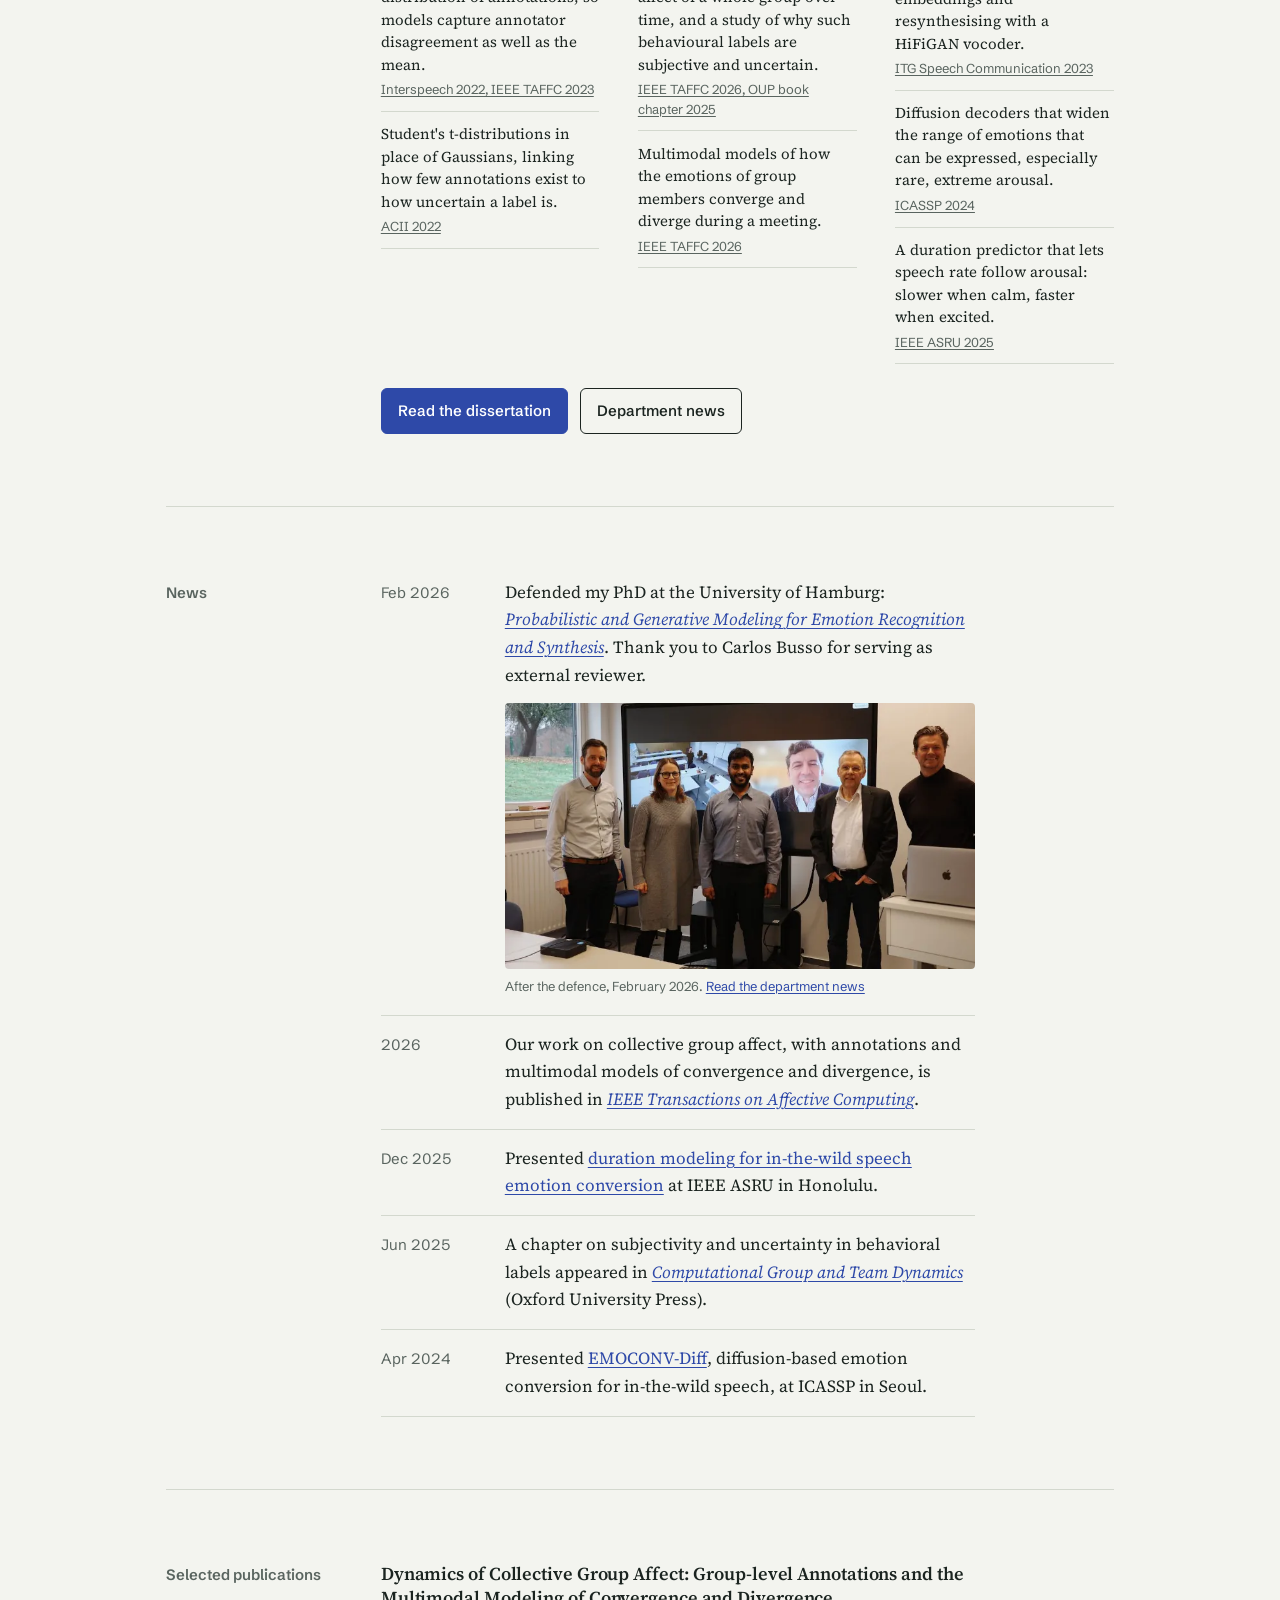
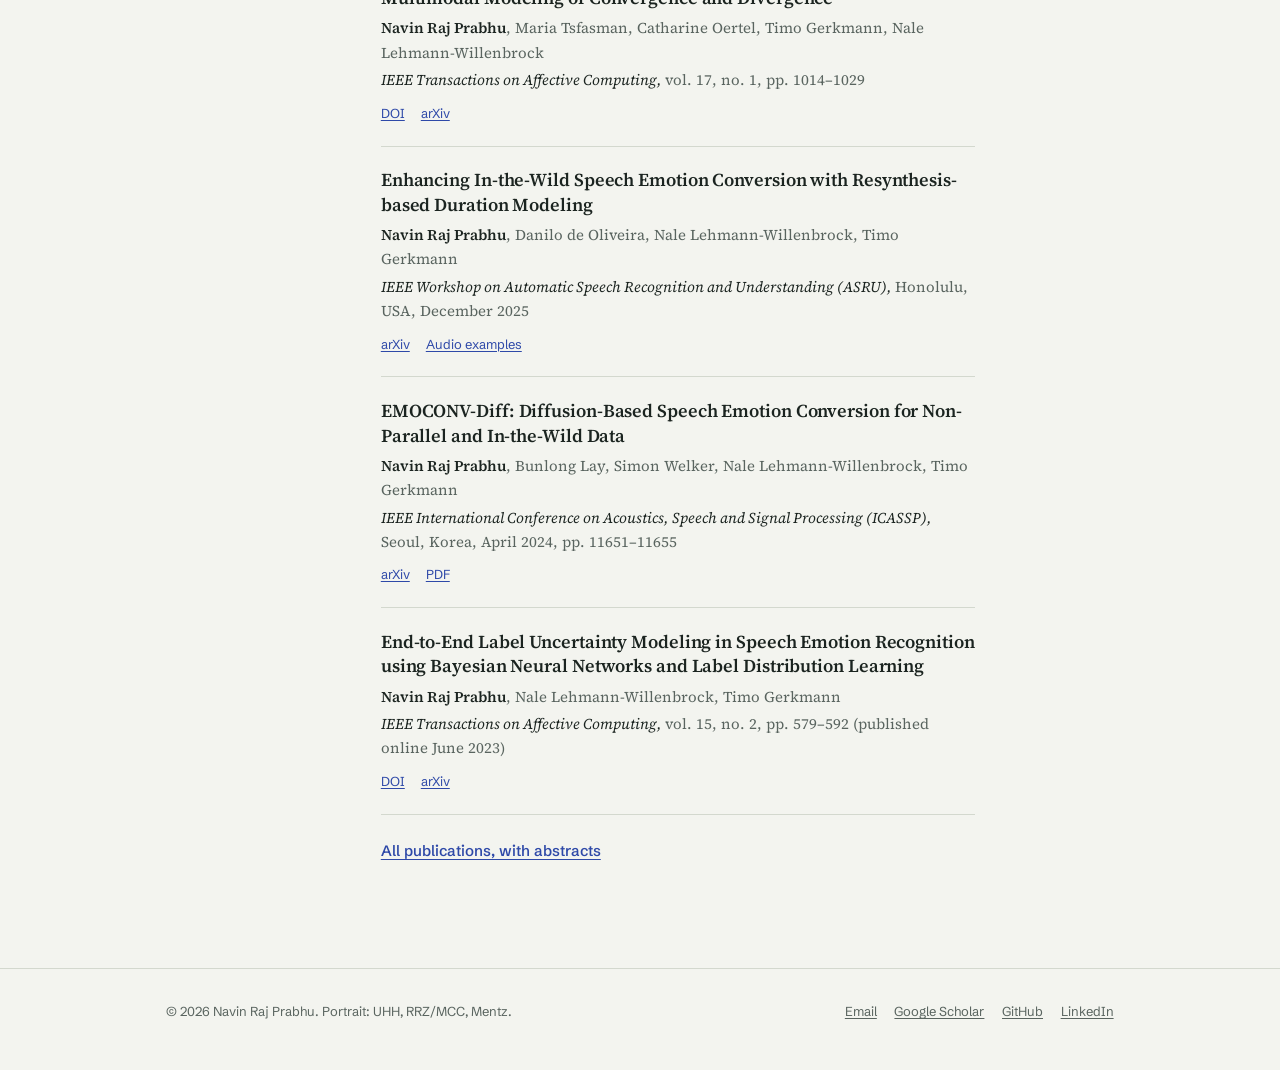
==== commit b81ef444: "Replace the column figures with three direction columns and loop the overview scene Drop the label-d" ====
--- a/index.html
+++ b/index.html
@@ -62,46 +62,30 @@
       <div><dt>Supervisors</dt><dd>Prof. Timo Gerkmann<br>Prof. Nale Lehmann-Willenbrock</dd></div>
       <div><dt>External reviewer</dt><dd>Prof. Carlos Busso</dd></div>
     </dl>
-    <p class="thesis-intro">Current AI systems still lack social intelligence: the ability to perceive and express the social signals that make collaboration work. The dissertation focuses on affect and studies it at three levels, in two lines of work.</p>
+    <p class="thesis-intro">Current AI systems still lack social intelligence: the ability to perceive and express the social signals that make collaboration work. The dissertation focuses on affect and studies it in three directions: recognising it in one person, recognising it in a group, and synthesising it in speech.</p>
     <figure class="scene" aria-labelledby="scene-cap">
-<svg viewBox="76 58 500 196" role="img" aria-label="Diagram after Figure 1.1 of the dissertation: three people sit behind a meeting table and a small robot sits at its right end, emitting sound waves towards them. A box marks one person (1, individual-level affect recognition), a dashed box encloses the three people (2, group-level affect recognition), and a dashed box marks the robot (3, affect synthesis).">
-<g class="person"><path class="torso" d="M122.0,215 V160.8 Q122.0,142.8 141.0,140.8 L152.4,137.8 L167.6,137.8 L179.0,140.8 Q198.0,142.8 198.0,160.8 V215 Z"/><circle class="head" cx="160" cy="118" r="19"/></g><g class="person is-focus"><path class="torso" d="M242.0,215 V158.8 Q242.0,140.8 261.0,138.8 L272.4,135.8 L287.6,135.8 L299.0,138.8 Q318.0,140.8 318.0,158.8 V215 Z"/><circle class="head" cx="280" cy="116" r="19"/></g><g class="person"><path class="torso" d="M362.0,215 V160.8 Q362.0,142.8 381.0,140.8 L392.4,137.8 L407.6,137.8 L419.0,140.8 Q438.0,142.8 438.0,160.8 V215 Z"/><circle class="head" cx="400" cy="118" r="19"/></g><g class="agent"><line x1="520" x2="520" y1="99" y2="91"/><circle class="dot" cx="520" cy="88" r="2.8"/><rect class="face" x="498" y="99" width="44" height="38" rx="14"/><circle class="eye" cx="511" cy="118" r="3.2"/><circle class="eye" cx="529" cy="118" r="3.2"/><path class="body" d="M494,215 V165 C494,150 506,144 520,144 S546,150 546,165 V215 Z"/></g><path class="table-rim" d="M80,205 v9 A240,36 0 0 0 560,214 v-9 Z"/><ellipse class="table" cx="320" cy="205" rx="240" ry="36"/><path class="paper" d="M176,190 l22,-6 l11,5 l-22,6 Z"/><path class="paper" d="M298,184 l22,-6 l11,5 l-22,6 Z"/><path class="paper" d="M418,190 l22,-6 l11,5 l-22,6 Z"/><rect class="zone zone-2" x="100" y="76" width="350" height="118" rx="12"/><rect class="zone zone-1" x="232" y="84" width="96" height="110" rx="9"/><rect class="zone zone-3" x="468" y="76" width="104" height="118" rx="12"/><path class="speech" d="M306,114v8M311,109v18M316,112v12M321,115v6"/><g class="waves"><path d="M479.3,107.0A14,14 0 0 0 479.3,125.0"/><path d="M470.1,99.3A26,26 0 0 0 470.1,132.7"/><path d="M460.9,91.6A38,38 0 0 0 460.9,140.4"/></g><g class="badge badge-1"><circle cx="232" cy="84" r="13"/><text x="232" y="88.5" text-anchor="middle">1</text></g><g class="badge badge-2"><circle cx="100" cy="76" r="13"/><text x="100" y="80.5" text-anchor="middle">2</text></g><g class="badge badge-3"><circle cx="468" cy="76" r="13"/><text x="468" y="80.5" text-anchor="middle">3</text></g>
+<svg viewBox="76 58 500 196" role="img" aria-label="Diagram after Figure 1.1 of the dissertation: three people sit behind a meeting table and take turns speaking; a small robot sits at its right end and answers with sound waves. A box marks one person (1, individual-level affect recognition), a dashed box encloses the three people (2, group-level affect recognition), and a dashed box marks the robot (3, affect synthesis).">
+<g class="person person-1"><path class="torso" d="M122.0,215 V160.8 Q122.0,142.8 141.0,140.8 L152.4,137.8 L167.6,137.8 L179.0,140.8 Q198.0,142.8 198.0,160.8 V215 Z"/><g class="head-g"><circle class="head" cx="160" cy="118" r="19"/></g><path class="speech" d="M186,114v8M191,109v18M196,112v12M201,115v6"/></g><g class="person is-focus person-2"><path class="torso" d="M242.0,215 V158.8 Q242.0,140.8 261.0,138.8 L272.4,135.8 L287.6,135.8 L299.0,138.8 Q318.0,140.8 318.0,158.8 V215 Z"/><g class="head-g"><circle class="head" cx="280" cy="116" r="19"/></g><path class="speech" d="M306,112v8M311,107v18M316,110v12M321,113v6"/></g><g class="person person-3"><path class="torso" d="M362.0,215 V160.8 Q362.0,142.8 381.0,140.8 L392.4,137.8 L407.6,137.8 L419.0,140.8 Q438.0,142.8 438.0,160.8 V215 Z"/><g class="head-g"><circle class="head" cx="400" cy="118" r="19"/></g><path class="speech" d="M426,114v8M431,109v18M436,112v12M441,115v6"/></g><g class="agent"><line x1="520" x2="520" y1="99" y2="91"/><circle class="dot" cx="520" cy="88" r="2.8"/><g class="face-g"><rect class="face" x="498" y="99" width="44" height="38" rx="14"/><g class="eyes"><circle class="eye" cx="511" cy="118" r="3.2"/><circle class="eye" cx="529" cy="118" r="3.2"/></g><rect class="mouth" x="513" y="127" width="14" height="2.6" rx="1.3"/></g><path class="body" d="M494,215 V165 C494,150 506,144 520,144 S546,150 546,165 V215 Z"/></g><path class="table-rim" d="M80,205 v9 A240,36 0 0 0 560,214 v-9 Z"/><ellipse class="table" cx="320" cy="205" rx="240" ry="36"/><path class="paper" d="M176,190 l22,-6 l11,5 l-22,6 Z"/><path class="paper" d="M298,184 l22,-6 l11,5 l-22,6 Z"/><path class="paper" d="M418,190 l22,-6 l11,5 l-22,6 Z"/><rect class="zone zone-2" x="100" y="76" width="350" height="118" rx="12"/><rect class="zone zone-1" x="232" y="84" width="96" height="110" rx="9"/><rect class="zone zone-3" x="468" y="76" width="104" height="118" rx="12"/><g class="waves"><path d="M479.3,107.0A14,14 0 0 0 479.3,125.0"/><path d="M470.1,99.3A26,26 0 0 0 470.1,132.7"/><path d="M460.9,91.6A38,38 0 0 0 460.9,140.4"/></g><g class="badge badge-1"><circle cx="232" cy="84" r="13"/><text x="232" y="88.5" text-anchor="middle">1</text></g><g class="badge badge-2"><circle cx="100" cy="76" r="13"/><text x="100" y="80.5" text-anchor="middle">2</text></g><g class="badge badge-3"><circle cx="468" cy="76" r="13"/><text x="468" y="80.5" text-anchor="middle">3</text></g>
 </svg>
 <figcaption id="scene-cap"><span class="key"><b>1</b>Individual-level affect recognition</span><span class="key"><b>2</b>Group-level affect recognition</span><span class="key"><b>3</b>Affect synthesis</span></figcaption>
 </figure>
-    <div class="strands">
+    <div class="strands three">
       <div class="strand">
-        <h3>Recognising affect</h3>
-        <figure class="dist" aria-labelledby="dist-cap">
-<svg viewBox="0 0 460 250" role="img" aria-label="Six annotators rate the arousal of one utterance between about 3 and 5.6 on a 1 to 7 scale. Thin curves show each rating; a bold Student-t curve shows the distribution a model learns instead of a single mean.">
-  <path class="agg-fill" d="M24.0,201.1 L25.7,201.0 L27.5,200.9 L29.2,200.8 L31.0,200.6 L32.8,200.5 L34.5,200.4 L36.2,200.3 L38.0,200.2 L39.8,200.0 L41.5,199.9 L43.2,199.7 L45.0,199.6 L46.8,199.4 L48.5,199.3 L50.2,199.1 L52.0,198.9 L53.8,198.7 L55.5,198.5 L57.3,198.3 L59.0,198.1 L60.7,197.9 L62.5,197.7 L64.2,197.5 L66.0,197.2 L67.8,197.0 L69.5,196.7 L71.2,196.4 L73.0,196.2 L74.8,195.9 L76.5,195.6 L78.2,195.2 L80.0,194.9 L81.8,194.6 L83.5,194.2 L85.2,193.9 L87.0,193.5 L88.8,193.1 L90.5,192.7 L92.2,192.2 L94.0,191.8 L95.7,191.3 L97.5,190.8 L99.3,190.3 L101.0,189.8 L102.8,189.2 L104.5,188.7 L106.2,188.1 L108.0,187.5 L109.8,186.8 L111.5,186.2 L113.2,185.5 L115.0,184.8 L116.8,184.0 L118.5,183.3 L120.2,182.5 L122.0,181.6 L123.7,180.8 L125.5,179.9 L127.2,179.0 L129.0,178.0 L130.8,177.0 L132.5,176.0 L134.2,174.9 L136.0,173.8 L137.8,172.7 L139.5,171.5 L141.2,170.2 L143.0,169.0 L144.8,167.7 L146.5,166.3 L148.2,164.9 L150.0,163.5 L151.8,162.0 L153.5,160.5 L155.2,158.9 L157.0,157.2 L158.8,155.6 L160.5,153.8 L162.2,152.1 L164.0,150.3 L165.8,148.4 L167.5,146.5 L169.3,144.5 L171.0,142.5 L172.8,140.4 L174.5,138.3 L176.2,136.2 L178.0,134.0 L179.8,131.8 L181.5,129.5 L183.2,127.2 L185.0,124.9 L186.8,122.5 L188.5,120.1 L190.2,117.7 L192.0,115.2 L193.7,112.7 L195.5,110.2 L197.2,107.7 L199.0,105.2 L200.8,102.7 L202.5,100.2 L204.2,97.7 L206.0,95.2 L207.8,92.7 L209.5,90.3 L211.2,87.9 L213.0,85.5 L214.8,83.1 L216.5,80.8 L218.2,78.6 L220.0,76.4 L221.8,74.3 L223.5,72.2 L225.2,70.3 L227.0,68.4 L228.8,66.6 L230.5,64.9 L232.2,63.3 L234.0,61.9 L235.8,60.5 L237.5,59.2 L239.3,58.1 L241.0,57.1 L242.8,56.3 L244.5,55.5 L246.2,55.0 L248.0,54.5 L249.8,54.2 L251.5,54.0 L253.3,54.0 L255.0,54.1 L256.8,54.4 L258.5,54.8 L260.2,55.3 L262.0,56.0 L263.8,56.8 L265.5,57.8 L267.2,58.9 L269.0,60.1 L270.8,61.4 L272.5,62.8 L274.2,64.4 L276.0,66.0 L277.8,67.8 L279.5,69.6 L281.2,71.6 L283.0,73.6 L284.7,75.7 L286.5,77.8 L288.3,80.1 L290.0,82.3 L291.8,84.7 L293.5,87.1 L295.2,89.5 L297.0,91.9 L298.8,94.4 L300.5,96.9 L302.2,99.4 L304.0,101.9 L305.8,104.4 L307.5,106.9 L309.2,109.4 L311.0,111.9 L312.8,114.4 L314.5,116.8 L316.2,119.3 L318.0,121.7 L319.8,124.1 L321.5,126.4 L323.2,128.7 L325.0,131.0 L326.8,133.3 L328.5,135.5 L330.2,137.6 L332.0,139.7 L333.8,141.8 L335.5,143.8 L337.2,145.8 L339.0,147.8 L340.8,149.6 L342.5,151.5 L344.2,153.3 L346.0,155.0 L347.8,156.7 L349.5,158.3 L351.2,159.9 L353.0,161.5 L354.8,163.0 L356.5,164.4 L358.2,165.9 L360.0,167.2 L361.8,168.5 L363.5,169.8 L365.2,171.1 L367.0,172.3 L368.8,173.4 L370.5,174.5 L372.2,175.6 L374.0,176.7 L375.8,177.7 L377.5,178.6 L379.2,179.6 L381.0,180.5 L382.8,181.4 L384.5,182.2 L386.2,183.0 L388.0,183.8 L389.7,184.5 L391.5,185.3 L393.3,185.9 L395.0,186.6 L396.8,187.3 L398.5,187.9 L400.2,188.5 L402.0,189.1 L403.8,189.6 L405.5,190.1 L407.2,190.7 L409.0,191.1 L410.8,191.6 L412.5,192.1 L414.2,192.5 L416.0,192.9 L417.8,193.3 L419.5,193.7 L421.2,194.1 L423.0,194.5 L424.8,194.8 L426.5,195.1 L428.2,195.5 L430.0,195.8 L431.8,196.1 L433.5,196.4 L435.2,196.6 L437.0,196.9 L438.8,197.1 L440.5,197.4 L442.2,197.6 L444.0,197.8 L444.0,204 L24.0,204 Z"/>
-  <path class="annot" style="animation-delay:0.00s" d="M24.0,204.0 L25.7,204.0 L27.5,204.0 L29.2,204.0 L31.0,204.0 L32.8,204.0 L34.5,204.0 L36.2,204.0 L38.0,204.0 L39.8,204.0 L41.5,204.0 L43.2,204.0 L45.0,204.0 L46.8,204.0 L48.5,204.0 L50.2,204.0 L52.0,204.0 L53.8,204.0 L55.5,204.0 L57.3,204.0 L59.0,204.0 L60.7,204.0 L62.5,204.0 L64.2,204.0 L66.0,204.0 L67.8,204.0 L69.5,204.0 L71.2,204.0 L73.0,204.0 L74.8,204.0 L76.5,204.0 L78.2,204.0 L80.0,204.0 L81.8,203.9 L83.5,203.9 L85.2,203.9 L87.0,203.9 L88.8,203.8 L90.5,203.8 L92.2,203.7 L94.0,203.7 L95.7,203.6 L97.5,203.5 L99.3,203.3 L101.0,203.2 L102.8,203.0 L104.5,202.7 L106.2,202.5 L108.0,202.1 L109.8,201.7 L111.5,201.3 L113.2,200.7 L115.0,200.1 L116.8,199.4 L118.5,198.6 L120.2,197.6 L122.0,196.6 L123.7,195.4 L125.5,194.0 L127.2,192.6 L129.0,190.9 L130.8,189.2 L132.5,187.2 L134.2,185.2 L136.0,183.0 L137.8,180.6 L139.5,178.2 L141.2,175.6 L143.0,173.0 L144.8,170.3 L146.5,167.5 L148.2,164.7 L150.0,162.0 L151.8,159.3 L153.5,156.7 L155.2,154.2 L157.0,151.9 L158.8,149.7 L160.5,147.7 L162.2,146.1 L164.0,144.6 L165.8,143.5 L167.5,142.7 L169.3,142.2 L171.0,142.0 L172.8,142.2 L174.5,142.7 L176.2,143.5 L178.0,144.6 L179.8,146.1 L181.5,147.7 L183.2,149.7 L185.0,151.9 L186.8,154.2 L188.5,156.7 L190.2,159.3 L192.0,162.0 L193.7,164.7 L195.5,167.5 L197.2,170.3 L199.0,173.0 L200.8,175.6 L202.5,178.2 L204.2,180.6 L206.0,183.0 L207.8,185.2 L209.5,187.2 L211.2,189.2 L213.0,190.9 L214.8,192.6 L216.5,194.0 L218.2,195.4 L220.0,196.6 L221.8,197.6 L223.5,198.6 L225.2,199.4 L227.0,200.1 L228.8,200.7 L230.5,201.3 L232.2,201.7 L234.0,202.1 L235.8,202.5 L237.5,202.7 L239.3,203.0 L241.0,203.2 L242.8,203.3 L244.5,203.5 L246.2,203.6 L248.0,203.7 L249.8,203.7 L251.5,203.8 L253.3,203.8 L255.0,203.9 L256.8,203.9 L258.5,203.9 L260.2,203.9 L262.0,204.0 L263.8,204.0 L265.5,204.0 L267.2,204.0 L269.0,204.0 L270.8,204.0 L272.5,204.0 L274.2,204.0 L276.0,204.0 L277.8,204.0 L279.5,204.0 L281.2,204.0 L283.0,204.0 L284.7,204.0 L286.5,204.0 L288.3,204.0 L290.0,204.0 L291.8,204.0 L293.5,204.0 L295.2,204.0 L297.0,204.0 L298.8,204.0 L300.5,204.0 L302.2,204.0 L304.0,204.0 L305.8,204.0 L307.5,204.0 L309.2,204.0 L311.0,204.0 L312.8,204.0 L314.5,204.0 L316.2,204.0 L318.0,204.0 L319.8,204.0 L321.5,204.0 L323.2,204.0 L325.0,204.0 L326.8,204.0 L328.5,204.0 L330.2,204.0 L332.0,204.0 L333.8,204.0 L335.5,204.0 L337.2,204.0 L339.0,204.0 L340.8,204.0 L342.5,204.0 L344.2,204.0 L346.0,204.0 L347.8,204.0 L349.5,204.0 L351.2,204.0 L353.0,204.0 L354.8,204.0 L356.5,204.0 L358.2,204.0 L360.0,204.0 L361.8,204.0 L363.5,204.0 L365.2,204.0 L367.0,204.0 L368.8,204.0 L370.5,204.0 L372.2,204.0 L374.0,204.0 L375.8,204.0 L377.5,204.0 L379.2,204.0 L381.0,204.0 L382.8,204.0 L384.5,204.0 L386.2,204.0 L388.0,204.0 L389.7,204.0 L391.5,204.0 L393.3,204.0 L395.0,204.0 L396.8,204.0 L398.5,204.0 L400.2,204.0 L402.0,204.0 L403.8,204.0 L405.5,204.0 L407.2,204.0 L409.0,204.0 L410.8,204.0 L412.5,204.0 L414.2,204.0 L416.0,204.0 L417.8,204.0 L419.5,204.0 L421.2,204.0 L423.0,204.0 L424.8,204.0 L426.5,204.0 L428.2,204.0 L430.0,204.0 L431.8,204.0 L433.5,204.0 L435.2,204.0 L437.0,204.0 L438.8,204.0 L440.5,204.0 L442.2,204.0 L444.0,204.0"/><path class="annot" style="animation-delay:0.08s" d="M24.0,204.0 L25.7,204.0 L27.5,204.0 L29.2,204.0 L31.0,204.0 L32.8,204.0 L34.5,204.0 L36.2,204.0 L38.0,204.0 L39.8,204.0 L41.5,204.0 L43.2,204.0 L45.0,204.0 L46.8,204.0 L48.5,204.0 L50.2,204.0 L52.0,204.0 L53.8,204.0 L55.5,204.0 L57.3,204.0 L59.0,204.0 L60.7,204.0 L62.5,204.0 L64.2,204.0 L66.0,204.0 L67.8,204.0 L69.5,204.0 L71.2,204.0 L73.0,204.0 L74.8,204.0 L76.5,204.0 L78.2,204.0 L80.0,204.0 L81.8,204.0 L83.5,204.0 L85.2,204.0 L87.0,204.0 L88.8,204.0 L90.5,204.0 L92.2,204.0 L94.0,204.0 L95.7,204.0 L97.5,204.0 L99.3,204.0 L101.0,204.0 L102.8,204.0 L104.5,204.0 L106.2,204.0 L108.0,204.0 L109.8,204.0 L111.5,204.0 L113.2,204.0 L115.0,204.0 L116.8,204.0 L118.5,204.0 L120.2,204.0 L122.0,204.0 L123.7,203.9 L125.5,203.9 L127.2,203.9 L129.0,203.9 L130.8,203.8 L132.5,203.8 L134.2,203.7 L136.0,203.7 L137.8,203.6 L139.5,203.5 L141.2,203.3 L143.0,203.2 L144.8,203.0 L146.5,202.7 L148.2,202.5 L150.0,202.1 L151.8,201.7 L153.5,201.3 L155.2,200.7 L157.0,200.1 L158.8,199.4 L160.5,198.6 L162.2,197.6 L164.0,196.6 L165.8,195.4 L167.5,194.0 L169.3,192.6 L171.0,190.9 L172.8,189.2 L174.5,187.2 L176.2,185.2 L178.0,183.0 L179.8,180.6 L181.5,178.2 L183.2,175.6 L185.0,173.0 L186.8,170.3 L188.5,167.5 L190.2,164.7 L192.0,162.0 L193.7,159.3 L195.5,156.7 L197.2,154.2 L199.0,151.9 L200.8,149.7 L202.5,147.7 L204.2,146.1 L206.0,144.6 L207.8,143.5 L209.5,142.7 L211.2,142.2 L213.0,142.0 L214.8,142.2 L216.5,142.7 L218.2,143.5 L220.0,144.6 L221.8,146.1 L223.5,147.7 L225.2,149.7 L227.0,151.9 L228.8,154.2 L230.5,156.7 L232.2,159.3 L234.0,162.0 L235.8,164.7 L237.5,167.5 L239.3,170.3 L241.0,173.0 L242.8,175.6 L244.5,178.2 L246.2,180.6 L248.0,183.0 L249.8,185.2 L251.5,187.2 L253.3,189.2 L255.0,190.9 L256.8,192.6 L258.5,194.0 L260.2,195.4 L262.0,196.6 L263.8,197.6 L265.5,198.6 L267.2,199.4 L269.0,200.1 L270.8,200.7 L272.5,201.3 L274.2,201.7 L276.0,202.1 L277.8,202.5 L279.5,202.7 L281.2,203.0 L283.0,203.2 L284.7,203.3 L286.5,203.5 L288.3,203.6 L290.0,203.7 L291.8,203.7 L293.5,203.8 L295.2,203.8 L297.0,203.9 L298.8,203.9 L300.5,203.9 L302.2,203.9 L304.0,204.0 L305.8,204.0 L307.5,204.0 L309.2,204.0 L311.0,204.0 L312.8,204.0 L314.5,204.0 L316.2,204.0 L318.0,204.0 L319.8,204.0 L321.5,204.0 L323.2,204.0 L325.0,204.0 L326.8,204.0 L328.5,204.0 L330.2,204.0 L332.0,204.0 L333.8,204.0 L335.5,204.0 L337.2,204.0 L339.0,204.0 L340.8,204.0 L342.5,204.0 L344.2,204.0 L346.0,204.0 L347.8,204.0 L349.5,204.0 L351.2,204.0 L353.0,204.0 L354.8,204.0 L356.5,204.0 L358.2,204.0 L360.0,204.0 L361.8,204.0 L363.5,204.0 L365.2,204.0 L367.0,204.0 L368.8,204.0 L370.5,204.0 L372.2,204.0 L374.0,204.0 L375.8,204.0 L377.5,204.0 L379.2,204.0 L381.0,204.0 L382.8,204.0 L384.5,204.0 L386.2,204.0 L388.0,204.0 L389.7,204.0 L391.5,204.0 L393.3,204.0 L395.0,204.0 L396.8,204.0 L398.5,204.0 L400.2,204.0 L402.0,204.0 L403.8,204.0 L405.5,204.0 L407.2,204.0 L409.0,204.0 L410.8,204.0 L412.5,204.0 L414.2,204.0 L416.0,204.0 L417.8,204.0 L419.5,204.0 L421.2,204.0 L423.0,204.0 L424.8,204.0 L426.5,204.0 L428.2,204.0 L430.0,204.0 L431.8,204.0 L433.5,204.0 L435.2,204.0 L437.0,204.0 L438.8,204.0 L440.5,204.0 L442.2,204.0 L444.0,204.0"/><path class="annot" style="animation-delay:0.16s" d="M24.0,204.0 L25.7,204.0 L27.5,204.0 L29.2,204.0 L31.0,204.0 L32.8,204.0 L34.5,204.0 L36.2,204.0 L38.0,204.0 L39.8,204.0 L41.5,204.0 L43.2,204.0 L45.0,204.0 L46.8,204.0 L48.5,204.0 L50.2,204.0 L52.0,204.0 L53.8,204.0 L55.5,204.0 L57.3,204.0 L59.0,204.0 L60.7,204.0 L62.5,204.0 L64.2,204.0 L66.0,204.0 L67.8,204.0 L69.5,204.0 L71.2,204.0 L73.0,204.0 L74.8,204.0 L76.5,204.0 L78.2,204.0 L80.0,204.0 L81.8,204.0 L83.5,204.0 L85.2,204.0 L87.0,204.0 L88.8,204.0 L90.5,204.0 L92.2,204.0 L94.0,204.0 L95.7,204.0 L97.5,204.0 L99.3,204.0 L101.0,204.0 L102.8,204.0 L104.5,204.0 L106.2,204.0 L108.0,204.0 L109.8,204.0 L111.5,204.0 L113.2,204.0 L115.0,204.0 L116.8,204.0 L118.5,204.0 L120.2,204.0 L122.0,204.0 L123.7,204.0 L125.5,204.0 L127.2,204.0 L129.0,204.0 L130.8,204.0 L132.5,204.0 L134.2,204.0 L136.0,204.0 L137.8,204.0 L139.5,204.0 L141.2,204.0 L143.0,204.0 L144.8,203.9 L146.5,203.9 L148.2,203.9 L150.0,203.9 L151.8,203.8 L153.5,203.8 L155.2,203.7 L157.0,203.7 L158.8,203.6 L160.5,203.5 L162.2,203.3 L164.0,203.2 L165.8,203.0 L167.5,202.7 L169.3,202.5 L171.0,202.1 L172.8,201.7 L174.5,201.3 L176.2,200.7 L178.0,200.1 L179.8,199.4 L181.5,198.6 L183.2,197.6 L185.0,196.6 L186.8,195.4 L188.5,194.0 L190.2,192.6 L192.0,190.9 L193.7,189.2 L195.5,187.2 L197.2,185.2 L199.0,183.0 L200.8,180.6 L202.5,178.2 L204.2,175.6 L206.0,173.0 L207.8,170.3 L209.5,167.5 L211.2,164.7 L213.0,162.0 L214.8,159.3 L216.5,156.7 L218.2,154.2 L220.0,151.9 L221.8,149.7 L223.5,147.7 L225.2,146.1 L227.0,144.6 L228.8,143.5 L230.5,142.7 L232.2,142.2 L234.0,142.0 L235.8,142.2 L237.5,142.7 L239.3,143.5 L241.0,144.6 L242.8,146.1 L244.5,147.7 L246.2,149.7 L248.0,151.9 L249.8,154.2 L251.5,156.7 L253.3,159.3 L255.0,162.0 L256.8,164.7 L258.5,167.5 L260.2,170.3 L262.0,173.0 L263.8,175.6 L265.5,178.2 L267.2,180.6 L269.0,183.0 L270.8,185.2 L272.5,187.2 L274.2,189.2 L276.0,190.9 L277.8,192.6 L279.5,194.0 L281.2,195.4 L283.0,196.6 L284.7,197.6 L286.5,198.6 L288.3,199.4 L290.0,200.1 L291.8,200.7 L293.5,201.3 L295.2,201.7 L297.0,202.1 L298.8,202.5 L300.5,202.7 L302.2,203.0 L304.0,203.2 L305.8,203.3 L307.5,203.5 L309.2,203.6 L311.0,203.7 L312.8,203.7 L314.5,203.8 L316.2,203.8 L318.0,203.9 L319.8,203.9 L321.5,203.9 L323.2,203.9 L325.0,204.0 L326.8,204.0 L328.5,204.0 L330.2,204.0 L332.0,204.0 L333.8,204.0 L335.5,204.0 L337.2,204.0 L339.0,204.0 L340.8,204.0 L342.5,204.0 L344.2,204.0 L346.0,204.0 L347.8,204.0 L349.5,204.0 L351.2,204.0 L353.0,204.0 L354.8,204.0 L356.5,204.0 L358.2,204.0 L360.0,204.0 L361.8,204.0 L363.5,204.0 L365.2,204.0 L367.0,204.0 L368.8,204.0 L370.5,204.0 L372.2,204.0 L374.0,204.0 L375.8,204.0 L377.5,204.0 L379.2,204.0 L381.0,204.0 L382.8,204.0 L384.5,204.0 L386.2,204.0 L388.0,204.0 L389.7,204.0 L391.5,204.0 L393.3,204.0 L395.0,204.0 L396.8,204.0 L398.5,204.0 L400.2,204.0 L402.0,204.0 L403.8,204.0 L405.5,204.0 L407.2,204.0 L409.0,204.0 L410.8,204.0 L412.5,204.0 L414.2,204.0 L416.0,204.0 L417.8,204.0 L419.5,204.0 L421.2,204.0 L423.0,204.0 L424.8,204.0 L426.5,204.0 L428.2,204.0 L430.0,204.0 L431.8,204.0 L433.5,204.0 L435.2,204.0 L437.0,204.0 L438.8,204.0 L440.5,204.0 L442.2,204.0 L444.0,204.0"/><path class="annot" style="animation-delay:0.24s" d="M24.0,204.0 L25.7,204.0 L27.5,204.0 L29.2,204.0 L31.0,204.0 L32.8,204.0 L34.5,204.0 L36.2,204.0 L38.0,204.0 L39.8,204.0 L41.5,204.0 L43.2,204.0 L45.0,204.0 L46.8,204.0 L48.5,204.0 L50.2,204.0 L52.0,204.0 L53.8,204.0 L55.5,204.0 L57.3,204.0 L59.0,204.0 L60.7,204.0 L62.5,204.0 L64.2,204.0 L66.0,204.0 L67.8,204.0 L69.5,204.0 L71.2,204.0 L73.0,204.0 L74.8,204.0 L76.5,204.0 L78.2,204.0 L80.0,204.0 L81.8,204.0 L83.5,204.0 L85.2,204.0 L87.0,204.0 L88.8,204.0 L90.5,204.0 L92.2,204.0 L94.0,204.0 L95.7,204.0 L97.5,204.0 L99.3,204.0 L101.0,204.0 L102.8,204.0 L104.5,204.0 L106.2,204.0 L108.0,204.0 L109.8,204.0 L111.5,204.0 L113.2,204.0 L115.0,204.0 L116.8,204.0 L118.5,204.0 L120.2,204.0 L122.0,204.0 L123.7,204.0 L125.5,204.0 L127.2,204.0 L129.0,204.0 L130.8,204.0 L132.5,204.0 L134.2,204.0 L136.0,204.0 L137.8,204.0 L139.5,204.0 L141.2,204.0 L143.0,204.0 L144.8,204.0 L146.5,204.0 L148.2,204.0 L150.0,204.0 L151.8,204.0 L153.5,204.0 L155.2,204.0 L157.0,204.0 L158.8,204.0 L160.5,204.0 L162.2,204.0 L164.0,204.0 L165.8,203.9 L167.5,203.9 L169.3,203.9 L171.0,203.9 L172.8,203.8 L174.5,203.8 L176.2,203.7 L178.0,203.7 L179.8,203.6 L181.5,203.5 L183.2,203.3 L185.0,203.2 L186.8,203.0 L188.5,202.7 L190.2,202.5 L192.0,202.1 L193.7,201.7 L195.5,201.3 L197.2,200.7 L199.0,200.1 L200.8,199.4 L202.5,198.6 L204.2,197.6 L206.0,196.6 L207.8,195.4 L209.5,194.0 L211.2,192.6 L213.0,190.9 L214.8,189.2 L216.5,187.2 L218.2,185.2 L220.0,183.0 L221.8,180.6 L223.5,178.2 L225.2,175.6 L227.0,173.0 L228.8,170.3 L230.5,167.5 L232.2,164.7 L234.0,162.0 L235.8,159.3 L237.5,156.7 L239.3,154.2 L241.0,151.9 L242.8,149.7 L244.5,147.7 L246.2,146.1 L248.0,144.6 L249.8,143.5 L251.5,142.7 L253.3,142.2 L255.0,142.0 L256.8,142.2 L258.5,142.7 L260.2,143.5 L262.0,144.6 L263.8,146.1 L265.5,147.7 L267.2,149.7 L269.0,151.9 L270.8,154.2 L272.5,156.7 L274.2,159.3 L276.0,162.0 L277.8,164.7 L279.5,167.5 L281.2,170.3 L283.0,173.0 L284.7,175.6 L286.5,178.2 L288.3,180.6 L290.0,183.0 L291.8,185.2 L293.5,187.2 L295.2,189.2 L297.0,190.9 L298.8,192.6 L300.5,194.0 L302.2,195.4 L304.0,196.6 L305.8,197.6 L307.5,198.6 L309.2,199.4 L311.0,200.1 L312.8,200.7 L314.5,201.3 L316.2,201.7 L318.0,202.1 L319.8,202.5 L321.5,202.7 L323.2,203.0 L325.0,203.2 L326.8,203.3 L328.5,203.5 L330.2,203.6 L332.0,203.7 L333.8,203.7 L335.5,203.8 L337.2,203.8 L339.0,203.9 L340.8,203.9 L342.5,203.9 L344.2,203.9 L346.0,204.0 L347.8,204.0 L349.5,204.0 L351.2,204.0 L353.0,204.0 L354.8,204.0 L356.5,204.0 L358.2,204.0 L360.0,204.0 L361.8,204.0 L363.5,204.0 L365.2,204.0 L367.0,204.0 L368.8,204.0 L370.5,204.0 L372.2,204.0 L374.0,204.0 L375.8,204.0 L377.5,204.0 L379.2,204.0 L381.0,204.0 L382.8,204.0 L384.5,204.0 L386.2,204.0 L388.0,204.0 L389.7,204.0 L391.5,204.0 L393.3,204.0 L395.0,204.0 L396.8,204.0 L398.5,204.0 L400.2,204.0 L402.0,204.0 L403.8,204.0 L405.5,204.0 L407.2,204.0 L409.0,204.0 L410.8,204.0 L412.5,204.0 L414.2,204.0 L416.0,204.0 L417.8,204.0 L419.5,204.0 L421.2,204.0 L423.0,204.0 L424.8,204.0 L426.5,204.0 L428.2,204.0 L430.0,204.0 L431.8,204.0 L433.5,204.0 L435.2,204.0 L437.0,204.0 L438.8,204.0 L440.5,204.0 L442.2,204.0 L444.0,204.0"/><path class="annot" style="animation-delay:0.32s" d="M24.0,204.0 L25.7,204.0 L27.5,204.0 L29.2,204.0 L31.0,204.0 L32.8,204.0 L34.5,204.0 L36.2,204.0 L38.0,204.0 L39.8,204.0 L41.5,204.0 L43.2,204.0 L45.0,204.0 L46.8,204.0 L48.5,204.0 L50.2,204.0 L52.0,204.0 L53.8,204.0 L55.5,204.0 L57.3,204.0 L59.0,204.0 L60.7,204.0 L62.5,204.0 L64.2,204.0 L66.0,204.0 L67.8,204.0 L69.5,204.0 L71.2,204.0 L73.0,204.0 L74.8,204.0 L76.5,204.0 L78.2,204.0 L80.0,204.0 L81.8,204.0 L83.5,204.0 L85.2,204.0 L87.0,204.0 L88.8,204.0 L90.5,204.0 L92.2,204.0 L94.0,204.0 L95.7,204.0 L97.5,204.0 L99.3,204.0 L101.0,204.0 L102.8,204.0 L104.5,204.0 L106.2,204.0 L108.0,204.0 L109.8,204.0 L111.5,204.0 L113.2,204.0 L115.0,204.0 L116.8,204.0 L118.5,204.0 L120.2,204.0 L122.0,204.0 L123.7,204.0 L125.5,204.0 L127.2,204.0 L129.0,204.0 L130.8,204.0 L132.5,204.0 L134.2,204.0 L136.0,204.0 L137.8,204.0 L139.5,204.0 L141.2,204.0 L143.0,204.0 L144.8,204.0 L146.5,204.0 L148.2,204.0 L150.0,204.0 L151.8,204.0 L153.5,204.0 L155.2,204.0 L157.0,204.0 L158.8,204.0 L160.5,204.0 L162.2,204.0 L164.0,204.0 L165.8,204.0 L167.5,204.0 L169.3,204.0 L171.0,204.0 L172.8,204.0 L174.5,204.0 L176.2,204.0 L178.0,204.0 L179.8,204.0 L181.5,204.0 L183.2,204.0 L185.0,204.0 L186.8,204.0 L188.5,204.0 L190.2,204.0 L192.0,204.0 L193.7,204.0 L195.5,204.0 L197.2,204.0 L199.0,204.0 L200.8,204.0 L202.5,204.0 L204.2,204.0 L206.0,204.0 L207.8,203.9 L209.5,203.9 L211.2,203.9 L213.0,203.9 L214.8,203.8 L216.5,203.8 L218.2,203.7 L220.0,203.7 L221.8,203.6 L223.5,203.5 L225.2,203.3 L227.0,203.2 L228.8,203.0 L230.5,202.7 L232.2,202.5 L234.0,202.1 L235.8,201.7 L237.5,201.3 L239.3,200.7 L241.0,200.1 L242.8,199.4 L244.5,198.6 L246.2,197.6 L248.0,196.6 L249.8,195.4 L251.5,194.0 L253.3,192.6 L255.0,190.9 L256.8,189.2 L258.5,187.2 L260.2,185.2 L262.0,183.0 L263.8,180.6 L265.5,178.2 L267.2,175.6 L269.0,173.0 L270.8,170.3 L272.5,167.5 L274.2,164.7 L276.0,162.0 L277.8,159.3 L279.5,156.7 L281.2,154.2 L283.0,151.9 L284.7,149.7 L286.5,147.7 L288.3,146.1 L290.0,144.6 L291.8,143.5 L293.5,142.7 L295.2,142.2 L297.0,142.0 L298.8,142.2 L300.5,142.7 L302.2,143.5 L304.0,144.6 L305.8,146.1 L307.5,147.7 L309.2,149.7 L311.0,151.9 L312.8,154.2 L314.5,156.7 L316.2,159.3 L318.0,162.0 L319.8,164.7 L321.5,167.5 L323.2,170.3 L325.0,173.0 L326.8,175.6 L328.5,178.2 L330.2,180.6 L332.0,183.0 L333.8,185.2 L335.5,187.2 L337.2,189.2 L339.0,190.9 L340.8,192.6 L342.5,194.0 L344.2,195.4 L346.0,196.6 L347.8,197.6 L349.5,198.6 L351.2,199.4 L353.0,200.1 L354.8,200.7 L356.5,201.3 L358.2,201.7 L360.0,202.1 L361.8,202.5 L363.5,202.7 L365.2,203.0 L367.0,203.2 L368.8,203.3 L370.5,203.5 L372.2,203.6 L374.0,203.7 L375.8,203.7 L377.5,203.8 L379.2,203.8 L381.0,203.9 L382.8,203.9 L384.5,203.9 L386.2,203.9 L388.0,204.0 L389.7,204.0 L391.5,204.0 L393.3,204.0 L395.0,204.0 L396.8,204.0 L398.5,204.0 L400.2,204.0 L402.0,204.0 L403.8,204.0 L405.5,204.0 L407.2,204.0 L409.0,204.0 L410.8,204.0 L412.5,204.0 L414.2,204.0 L416.0,204.0 L417.8,204.0 L419.5,204.0 L421.2,204.0 L423.0,204.0 L424.8,204.0 L426.5,204.0 L428.2,204.0 L430.0,204.0 L431.8,204.0 L433.5,204.0 L435.2,204.0 L437.0,204.0 L438.8,204.0 L440.5,204.0 L442.2,204.0 L444.0,204.0"/><path class="annot" style="animation-delay:0.40s" d="M24.0,204.0 L25.7,204.0 L27.5,204.0 L29.2,204.0 L31.0,204.0 L32.8,204.0 L34.5,204.0 L36.2,204.0 L38.0,204.0 L39.8,204.0 L41.5,204.0 L43.2,204.0 L45.0,204.0 L46.8,204.0 L48.5,204.0 L50.2,204.0 L52.0,204.0 L53.8,204.0 L55.5,204.0 L57.3,204.0 L59.0,204.0 L60.7,204.0 L62.5,204.0 L64.2,204.0 L66.0,204.0 L67.8,204.0 L69.5,204.0 L71.2,204.0 L73.0,204.0 L74.8,204.0 L76.5,204.0 L78.2,204.0 L80.0,204.0 L81.8,204.0 L83.5,204.0 L85.2,204.0 L87.0,204.0 L88.8,204.0 L90.5,204.0 L92.2,204.0 L94.0,204.0 L95.7,204.0 L97.5,204.0 L99.3,204.0 L101.0,204.0 L102.8,204.0 L104.5,204.0 L106.2,204.0 L108.0,204.0 L109.8,204.0 L111.5,204.0 L113.2,204.0 L115.0,204.0 L116.8,204.0 L118.5,204.0 L120.2,204.0 L122.0,204.0 L123.7,204.0 L125.5,204.0 L127.2,204.0 L129.0,204.0 L130.8,204.0 L132.5,204.0 L134.2,204.0 L136.0,204.0 L137.8,204.0 L139.5,204.0 L141.2,204.0 L143.0,204.0 L144.8,204.0 L146.5,204.0 L148.2,204.0 L150.0,204.0 L151.8,204.0 L153.5,204.0 L155.2,204.0 L157.0,204.0 L158.8,204.0 L160.5,204.0 L162.2,204.0 L164.0,204.0 L165.8,204.0 L167.5,204.0 L169.3,204.0 L171.0,204.0 L172.8,204.0 L174.5,204.0 L176.2,204.0 L178.0,204.0 L179.8,204.0 L181.5,204.0 L183.2,204.0 L185.0,204.0 L186.8,204.0 L188.5,204.0 L190.2,204.0 L192.0,204.0 L193.7,204.0 L195.5,204.0 L197.2,204.0 L199.0,204.0 L200.8,204.0 L202.5,204.0 L204.2,204.0 L206.0,204.0 L207.8,204.0 L209.5,204.0 L211.2,204.0 L213.0,204.0 L214.8,204.0 L216.5,204.0 L218.2,204.0 L220.0,204.0 L221.8,204.0 L223.5,204.0 L225.2,204.0 L227.0,204.0 L228.8,204.0 L230.5,204.0 L232.2,204.0 L234.0,204.0 L235.8,204.0 L237.5,204.0 L239.3,204.0 L241.0,204.0 L242.8,204.0 L244.5,204.0 L246.2,204.0 L248.0,204.0 L249.8,204.0 L251.5,204.0 L253.3,204.0 L255.0,204.0 L256.8,203.9 L258.5,203.9 L260.2,203.9 L262.0,203.9 L263.8,203.8 L265.5,203.8 L267.2,203.7 L269.0,203.7 L270.8,203.6 L272.5,203.5 L274.2,203.3 L276.0,203.2 L277.8,203.0 L279.5,202.7 L281.2,202.5 L283.0,202.1 L284.7,201.7 L286.5,201.3 L288.3,200.7 L290.0,200.1 L291.8,199.4 L293.5,198.6 L295.2,197.6 L297.0,196.6 L298.8,195.4 L300.5,194.0 L302.2,192.6 L304.0,190.9 L305.8,189.2 L307.5,187.2 L309.2,185.2 L311.0,183.0 L312.8,180.6 L314.5,178.2 L316.2,175.6 L318.0,173.0 L319.8,170.3 L321.5,167.5 L323.2,164.7 L325.0,162.0 L326.8,159.3 L328.5,156.7 L330.2,154.2 L332.0,151.9 L333.8,149.7 L335.5,147.7 L337.2,146.1 L339.0,144.6 L340.8,143.5 L342.5,142.7 L344.2,142.2 L346.0,142.0 L347.8,142.2 L349.5,142.7 L351.2,143.5 L353.0,144.6 L354.8,146.1 L356.5,147.7 L358.2,149.7 L360.0,151.9 L361.8,154.2 L363.5,156.7 L365.2,159.3 L367.0,162.0 L368.8,164.7 L370.5,167.5 L372.2,170.3 L374.0,173.0 L375.8,175.6 L377.5,178.2 L379.2,180.6 L381.0,183.0 L382.8,185.2 L384.5,187.2 L386.2,189.2 L388.0,190.9 L389.7,192.6 L391.5,194.0 L393.3,195.4 L395.0,196.6 L396.8,197.6 L398.5,198.6 L400.2,199.4 L402.0,200.1 L403.8,200.7 L405.5,201.3 L407.2,201.7 L409.0,202.1 L410.8,202.5 L412.5,202.7 L414.2,203.0 L416.0,203.2 L417.8,203.3 L419.5,203.5 L421.2,203.6 L423.0,203.7 L424.8,203.7 L426.5,203.8 L428.2,203.8 L430.0,203.9 L431.8,203.9 L433.5,203.9 L435.2,203.9 L437.0,204.0 L438.8,204.0 L440.5,204.0 L442.2,204.0 L444.0,204.0"/>
-  <line class="axis" x1="24" x2="444" y1="204" y2="204"/>
-  <circle class="rating" style="animation-delay:0.00s" cx="171.0" cy="213" r="3"/><circle class="rating" style="animation-delay:0.08s" cx="213.0" cy="213" r="3"/><circle class="rating" style="animation-delay:0.16s" cx="234.0" cy="213" r="3"/><circle class="rating" style="animation-delay:0.24s" cx="255.0" cy="213" r="3"/><circle class="rating" style="animation-delay:0.32s" cx="297.0" cy="213" r="3"/><circle class="rating" style="animation-delay:0.40s" cx="346.0" cy="213" r="3"/>
-  <text class="tick" x="24.0" y="232" text-anchor="middle">1</text><text class="tick" x="94.0" y="232" text-anchor="middle">2</text><text class="tick" x="164.0" y="232" text-anchor="middle">3</text><text class="tick" x="234.0" y="232" text-anchor="middle">4</text><text class="tick" x="304.0" y="232" text-anchor="middle">5</text><text class="tick" x="374.0" y="232" text-anchor="middle">6</text><text class="tick" x="444.0" y="232" text-anchor="middle">7</text>
-  <line class="mean" x1="252.7" x2="252.7" y1="204" y2="48"/>
-  <path class="agg" d="M24.0,201.1 L25.7,201.0 L27.5,200.9 L29.2,200.8 L31.0,200.6 L32.8,200.5 L34.5,200.4 L36.2,200.3 L38.0,200.2 L39.8,200.0 L41.5,199.9 L43.2,199.7 L45.0,199.6 L46.8,199.4 L48.5,199.3 L50.2,199.1 L52.0,198.9 L53.8,198.7 L55.5,198.5 L57.3,198.3 L59.0,198.1 L60.7,197.9 L62.5,197.7 L64.2,197.5 L66.0,197.2 L67.8,197.0 L69.5,196.7 L71.2,196.4 L73.0,196.2 L74.8,195.9 L76.5,195.6 L78.2,195.2 L80.0,194.9 L81.8,194.6 L83.5,194.2 L85.2,193.9 L87.0,193.5 L88.8,193.1 L90.5,192.7 L92.2,192.2 L94.0,191.8 L95.7,191.3 L97.5,190.8 L99.3,190.3 L101.0,189.8 L102.8,189.2 L104.5,188.7 L106.2,188.1 L108.0,187.5 L109.8,186.8 L111.5,186.2 L113.2,185.5 L115.0,184.8 L116.8,184.0 L118.5,183.3 L120.2,182.5 L122.0,181.6 L123.7,180.8 L125.5,179.9 L127.2,179.0 L129.0,178.0 L130.8,177.0 L132.5,176.0 L134.2,174.9 L136.0,173.8 L137.8,172.7 L139.5,171.5 L141.2,170.2 L143.0,169.0 L144.8,167.7 L146.5,166.3 L148.2,164.9 L150.0,163.5 L151.8,162.0 L153.5,160.5 L155.2,158.9 L157.0,157.2 L158.8,155.6 L160.5,153.8 L162.2,152.1 L164.0,150.3 L165.8,148.4 L167.5,146.5 L169.3,144.5 L171.0,142.5 L172.8,140.4 L174.5,138.3 L176.2,136.2 L178.0,134.0 L179.8,131.8 L181.5,129.5 L183.2,127.2 L185.0,124.9 L186.8,122.5 L188.5,120.1 L190.2,117.7 L192.0,115.2 L193.7,112.7 L195.5,110.2 L197.2,107.7 L199.0,105.2 L200.8,102.7 L202.5,100.2 L204.2,97.7 L206.0,95.2 L207.8,92.7 L209.5,90.3 L211.2,87.9 L213.0,85.5 L214.8,83.1 L216.5,80.8 L218.2,78.6 L220.0,76.4 L221.8,74.3 L223.5,72.2 L225.2,70.3 L227.0,68.4 L228.8,66.6 L230.5,64.9 L232.2,63.3 L234.0,61.9 L235.8,60.5 L237.5,59.2 L239.3,58.1 L241.0,57.1 L242.8,56.3 L244.5,55.5 L246.2,55.0 L248.0,54.5 L249.8,54.2 L251.5,54.0 L253.3,54.0 L255.0,54.1 L256.8,54.4 L258.5,54.8 L260.2,55.3 L262.0,56.0 L263.8,56.8 L265.5,57.8 L267.2,58.9 L269.0,60.1 L270.8,61.4 L272.5,62.8 L274.2,64.4 L276.0,66.0 L277.8,67.8 L279.5,69.6 L281.2,71.6 L283.0,73.6 L284.7,75.7 L286.5,77.8 L288.3,80.1 L290.0,82.3 L291.8,84.7 L293.5,87.1 L295.2,89.5 L297.0,91.9 L298.8,94.4 L300.5,96.9 L302.2,99.4 L304.0,101.9 L305.8,104.4 L307.5,106.9 L309.2,109.4 L311.0,111.9 L312.8,114.4 L314.5,116.8 L316.2,119.3 L318.0,121.7 L319.8,124.1 L321.5,126.4 L323.2,128.7 L325.0,131.0 L326.8,133.3 L328.5,135.5 L330.2,137.6 L332.0,139.7 L333.8,141.8 L335.5,143.8 L337.2,145.8 L339.0,147.8 L340.8,149.6 L342.5,151.5 L344.2,153.3 L346.0,155.0 L347.8,156.7 L349.5,158.3 L351.2,159.9 L353.0,161.5 L354.8,163.0 L356.5,164.4 L358.2,165.9 L360.0,167.2 L361.8,168.5 L363.5,169.8 L365.2,171.1 L367.0,172.3 L368.8,173.4 L370.5,174.5 L372.2,175.6 L374.0,176.7 L375.8,177.7 L377.5,178.6 L379.2,179.6 L381.0,180.5 L382.8,181.4 L384.5,182.2 L386.2,183.0 L388.0,183.8 L389.7,184.5 L391.5,185.3 L393.3,185.9 L395.0,186.6 L396.8,187.3 L398.5,187.9 L400.2,188.5 L402.0,189.1 L403.8,189.6 L405.5,190.1 L407.2,190.7 L409.0,191.1 L410.8,191.6 L412.5,192.1 L414.2,192.5 L416.0,192.9 L417.8,193.3 L419.5,193.7 L421.2,194.1 L423.0,194.5 L424.8,194.8 L426.5,195.1 L428.2,195.5 L430.0,195.8 L431.8,196.1 L433.5,196.4 L435.2,196.6 L437.0,196.9 L438.8,197.1 L440.5,197.4 L442.2,197.6 L444.0,197.8"/>
-  <text class="lbl-accent" x="336.2" y="128.5">Label distribution</text>
-  <text class="lbl" x="24" y="248">Low arousal</text>
-  <text class="lbl" x="444" y="248" text-anchor="end">High arousal</text>
-</svg>
-<figcaption id="dist-cap">People disagree about the emotion in a voice. The models learn that disagreement instead of averaging it away.</figcaption>
-</figure>
+        <h3><b class="num">1</b>Individual-level affect recognition</h3>
         <ol>
           <li>Bayesian neural networks trained on the full distribution of annotations, so models capture annotator disagreement as well as the mean.<a href="publications.html#bnn-arousal-interspeech-2022">Interspeech 2022, IEEE TAFFC 2023</a></li>
           <li>Student's t-distributions in place of Gaussians, linking how few annotations exist to how uncertain a label is.<a href="publications.html#t-dist-acii-2022">ACII 2022</a></li>
-          <li>A psychology-grounded protocol for annotating group affect over time, and multimodal models of how groups converge and diverge.<a href="publications.html#group-affect-taffc-2026">IEEE TAFFC 2026</a></li>
         </ol>
       </div>
       <div class="strand">
-        <h3>Synthesising affect in speech</h3>
-        <figure class="dist pipe" aria-labelledby="conv-cap">
-<svg viewBox="0 0 460 250" role="img" aria-label="Pipeline diagram. Input speech is split into speaker, content and emotion embeddings. An arousal control changes only the emotion embedding. A decoder turns the three embeddings back into converted speech; as the control moves between low and high, the output waveform changes with it.">
-  <defs><marker id="ah" viewBox="0 0 8 8" refX="7" refY="4" markerWidth="7" markerHeight="7" orient="auto"><path class="ah" d="M0,0.5L7.5,4L0,7.5Z"/></marker></defs>
-  <path class="wave in" d="M14.0,114.1v7.8M19.0,109.5v17.0M24.0,102.3v31.4M29.0,99.7v36.6M34.0,103.9v28.2M39.0,97.8v40.4M44.0,92.4v51.2M49.0,95.4v45.3M54.0,103.3v29.3M59.0,96.0v43.9M64.0,95.7v44.6M69.0,102.5v31.1M74.0,107.2v21.5M79.0,107.1v21.8M84.0,112.8v10.3"/><text class="lbl" x="48" y="162" text-anchor="middle">Input speech</text><path class="flow" d="M90,118H110"/><path class="flow" d="M110,58V178"/><path class="flow" d="M110,58H126" marker-end="url(#ah)"/><g class="pill"><rect x="128" y="43" width="98" height="30" rx="15"/><text x="177.0" y="62" text-anchor="middle">Speaker</text></g><path class="flow" d="M110,118H126" marker-end="url(#ah)"/><g class="pill"><rect x="128" y="103" width="98" height="30" rx="15"/><text x="177.0" y="122" text-anchor="middle">Content</text></g><path class="flow" d="M110,178H126" marker-end="url(#ah)"/><g class="pill is-emotion"><rect x="128" y="163" width="98" height="30" rx="15"/><text x="177.0" y="182" text-anchor="middle">Emotion</text></g><g class="ctl"><line x1="136" x2="218" y1="214" y2="214"/><circle cx="218" cy="214" r="4.5"/><text x="136" y="230">Low</text><text x="218" y="230" text-anchor="end">High</text><text class="lbl-accent" x="177.0" y="205" text-anchor="middle">Arousal</text></g><path class="flow" d="M226,58H246V178H226"/><path class="flow" d="M226,118H246"/><path class="flow" d="M246,118H268" marker-end="url(#ah)"/><g class="box"><rect x="272" y="96" width="78" height="44" rx="6"/><text x="311" y="122" text-anchor="middle">Decoder</text></g><path class="flow" d="M350,118H370" marker-end="url(#ah)"/><path class="wave out out-high" d="M380.5,112.9v10.1M384.7,106.9v22.2M388.9,97.5v41.1M393.1,94.1v47.9M397.3,99.6v36.8M401.5,91.6v52.9M405.7,84.6v66.9M409.9,88.4v59.2M414.1,98.8v38.3M418.3,89.3v57.4M422.5,88.9v58.3M426.7,97.7v40.6M430.9,103.9v28.1M435.1,103.7v28.5M439.3,111.2v13.5"/><path class="wave out out-low" d="M371.5,114.7v6.6M376.9,110.8v14.4M382.3,104.7v26.6M387.7,102.5v31.0M393.1,106.1v23.8M398.5,100.9v34.2M403.9,96.4v43.3M409.3,98.9v38.3M414.7,105.6v24.8M420.1,99.4v37.2M425.5,99.1v37.7M430.9,104.9v26.3M436.3,108.9v18.2M441.7,108.8v18.5M447.1,113.6v8.8"/><text class="lbl" x="410" y="162" text-anchor="middle">Converted speech</text>
-</svg>
-<figcaption id="conv-cap">Who is speaking and what is said stay the same; only how it is said changes. The same sentence is re-spoken with a different emotion.</figcaption>
-</figure>
+        <h3><b class="num">2</b>Group-level affect recognition</h3>
+        <ol>
+          <li>A psychology-grounded protocol for annotating the affect of a whole group over time, and a study of why such behavioural labels are subjective and uncertain.<a href="publications.html#group-affect-taffc-2026">IEEE TAFFC 2026, OUP book chapter 2025</a></li>
+          <li>Multimodal models of how the emotions of group members converge and diverge during a meeting.<a href="publications.html#group-affect-taffc-2026">IEEE TAFFC 2026</a></li>
+        </ol>
+      </div>
+      <div class="strand">
+        <h3><b class="num">3</b>Affect synthesis</h3>
         <ol>
           <li>Emotion conversion without parallel data, by disentangling speaker, lexical and emotion embeddings and resynthesising with a HiFiGAN vocoder.<a href="publications.html#ssl-sec-itg-2023">ITG Speech Communication 2023</a></li>
           <li>Diffusion decoders that widen the range of emotions that can be expressed, especially rare, extreme arousal.<a href="publications.html#emoconv-diff-icassp-2024">ICASSP 2024</a></li>
--- a/assets/style.css
+++ b/assets/style.css
@@ -210,27 +210,6 @@
   .portrait { order: -1; justify-self: start; max-width: 13rem; }
 }
 
-.dist { margin: 1.75rem 0 2rem; max-width: 30rem; }
-/* The one bold element: annotator distribution figure */
-.dist { margin: 0; }
-.dist svg { display: block; width: 100%; height: auto; overflow: visible; }
-.dist .axis { stroke: var(--rule); stroke-width: 1; }
-.dist .tick { fill: var(--muted); font-family: var(--sans); font-size: 11px; }
-.dist .annot { fill: none; stroke: var(--annot); stroke-width: 1.1; }
-.dist .rating { fill: var(--annot); }
-.dist .agg { fill: none; stroke: var(--accent); stroke-width: 2.6; stroke-linecap: round; }
-.dist .agg-fill { fill: var(--accent-wash); stroke: none; }
-.dist .mean { stroke: var(--accent); stroke-width: 1; stroke-dasharray: 2 3; }
-.dist .lbl { fill: var(--muted); font-family: var(--sans); font-size: 11.5px; }
-.dist .lbl-accent { fill: var(--accent); font-family: var(--sans); font-size: 11.5px; font-weight: 600; }
-.dist figcaption { font-size: var(--t-sm); color: var(--muted); margin-top: 0.75rem; max-width: 46ch; line-height: 1.5; }
-@media (prefers-reduced-motion: no-preference) {
-  .dist.play .annot { opacity: 0; animation: fade 0.5s ease-out forwards; }
-  .dist.play .rating { opacity: 0; animation: fade 0.4s ease-out forwards; }
-  .dist.play .agg { stroke-dasharray: var(--len); stroke-dashoffset: var(--len); animation: draw 1.4s cubic-bezier(.6,.05,.25,1) 0.9s forwards; }
-  .dist.play .agg-fill, .dist.play .mean, .dist.play .lbl-accent { opacity: 0; animation: fade 0.6s ease-out 1.9s forwards; }
-}
-@keyframes draw { to { stroke-dashoffset: 0; } }
 @keyframes fade { to { opacity: 1; } }
 
 /* ---------- Now ---------- */
@@ -243,13 +222,17 @@
 }
 .thesis-meta { font-family: var(--sans); font-size: var(--t-sm); color: var(--muted); margin-bottom: 1.6rem; line-height: 1.55; }
 .thesis-meta span { display: block; }
-.strands { display: grid; grid-template-columns: repeat(2, minmax(0, 1fr)); gap: 0 var(--gap); margin: 2rem 0; }
-.strand h3 { font-size: var(--t-base); margin-bottom: 0.75rem; padding-bottom: 0.6rem; border-bottom: 1px solid var(--ink); }
+.strands { display: grid; grid-template-columns: repeat(3, minmax(0, 1fr)); gap: 0 var(--gap); margin: 1.75rem 0 0; }
+.strand h3 { display: flex; align-items: center; gap: 0.5rem; font-size: var(--t-base); line-height: 1.25; margin-bottom: 0.5rem; padding-bottom: 0.6rem; border-bottom: 1px solid var(--ink); }
+.strand h3 .num {
+  flex: none; width: 1.25rem; height: 1.25rem; border-radius: 50%; display: inline-grid; place-items: center;
+  background: var(--accent); color: var(--accent-ink); font-size: 0.72rem; font-weight: 650;
+}
 .strand ol { margin: 0; padding: 0; list-style: none; counter-reset: rq; }
 .strand li { padding: 0.7rem 0; border-bottom: 1px solid var(--rule); font-size: var(--t-sm); line-height: 1.5; }
 .strand li a { display: block; font-family: var(--sans); font-size: var(--t-xs); margin-top: 0.25rem; color: var(--muted); }
 .strand li a:hover { color: var(--accent); }
-@media (max-width: 640px) { .strands { grid-template-columns: minmax(0, 1fr); gap: 2rem; } }
+@media (max-width: 800px) { .strands { grid-template-columns: minmax(0, 1fr); gap: 1.75rem; } }
 
 .actions { display: flex; flex-wrap: wrap; gap: 0.75rem; margin-top: 1.5rem; }
 .btn {
@@ -368,19 +351,21 @@
 .thesis-facts dt { font-family: var(--sans); font-size: var(--t-sm); color: var(--muted); }
 .thesis-facts dd { margin: 0; font-size: var(--t-sm); line-height: 1.5; }
 @media (max-width: 520px) { .thesis-facts > div { grid-template-columns: minmax(0, 1fr); } }
-.section .dist { margin: 1.75rem 0 2.25rem; }
-
-/* ---------- Dissertation overview and column charts ---------- */
+
+/* ---------- Dissertation overview ---------- */
 .thesis > p, .thesis .thesis-title { max-width: var(--measure); }
 .thesis .thesis-title { max-width: 26ch; }
 .thesis-intro { margin-bottom: 1.25rem; }
 
-.scene { margin: 0 0 0.5rem; }
+.scene { margin: 0 0 1rem; }
 .scene svg { display: block; width: 100%; max-width: 36rem; height: auto; overflow: visible; }
 .scene .person .head, .scene .person .torso, .scene .agent .face, .scene .agent .body, .scene .agent .dot { fill: var(--ink); opacity: 0.8; }
 .scene .agent line { stroke: var(--ink); stroke-width: 2; stroke-linecap: round; opacity: 0.8; }
-.scene .agent .eye { fill: var(--bg); }
-.scene .speech { fill: none; stroke: var(--accent); stroke-width: 2; stroke-linecap: round; }
+.scene .agent .eye, .scene .agent .mouth { fill: var(--bg); }
+.scene .speech { fill: none; stroke: var(--accent); stroke-width: 2; stroke-linecap: round; opacity: 0; }
+.scene .person.is-focus .speech { opacity: 1; }
+.scene .head-g, .scene .speech, .scene .eyes, .scene .mouth, .scene .face-g, .scene .agent .dot { transform-box: fill-box; transform-origin: 50% 50%; }
+.scene .head-g, .scene .face-g { transform-origin: 50% 100%; }
 .scene .table, .scene .table-rim { fill: var(--panel); stroke: var(--annot); stroke-width: 1.2; stroke-linejoin: round; }
 .scene .paper { fill: var(--bg); stroke: var(--annot); stroke-width: 1; stroke-linejoin: round; }
 .scene .zone { fill: var(--accent-wash); stroke: var(--accent); stroke-width: 1.3; stroke-dasharray: 4 4; }
@@ -395,40 +380,48 @@
   background: var(--accent); color: var(--accent-ink); font-size: 0.7rem; font-weight: 650;
 }
 @media (prefers-reduced-motion: no-preference) {
-  .scene.armed .zone, .scene.armed .badge, .scene.armed .waves, .scene.armed .speech { opacity: 0; }
-  .scene.play .zone, .scene.play .badge, .scene.play .waves, .scene.play .speech { animation: fade 0.5s ease-out forwards; }
-  .scene.play .zone-1, .scene.play .badge-1, .scene.play .speech { animation-delay: 0.1s; }
+  .scene.armed .zone, .scene.armed .badge { opacity: 0; }
+  .scene.play .zone, .scene.play .badge { animation: fade 0.5s ease-out forwards; }
+  .scene.play .zone-1, .scene.play .badge-1 { animation-delay: 0.1s; }
   .scene.play .zone-2, .scene.play .badge-2 { animation-delay: 0.55s; }
-  .scene.play .zone-3, .scene.play .badge-3, .scene.play .waves { animation-delay: 1s; }
-}
-
-.strand .dist { margin: 0 0 0.5rem; max-width: none; }
-.strand .dist figcaption { font-size: var(--t-xs); max-width: none; margin-top: 0.5rem; }
-.pipe .wave { fill: none; stroke: var(--annot); stroke-width: 2.2; stroke-linecap: round; }
-.pipe .wave.out { stroke: var(--accent); }
-.pipe .flow { fill: none; stroke: var(--rule); stroke-width: 1.2; }
-.pipe .ah { fill: var(--rule); }
-.pipe .pill rect, .pipe .box rect { fill: none; stroke: var(--ink); stroke-width: 1.2; opacity: 0.75; }
-.pipe .pill text, .pipe .box text { fill: var(--ink); font-family: var(--sans); font-size: 11.5px; }
-.pipe .pill.is-emotion rect { stroke: var(--accent); opacity: 1; fill: var(--accent-wash); }
-.pipe .pill.is-emotion text { fill: var(--accent); font-weight: 600; }
-.pipe .ctl line { stroke: var(--rule); stroke-width: 1.5; stroke-linecap: round; }
-.pipe .ctl circle { fill: var(--accent); }
-.pipe .wave.out-low { opacity: 0; }
-.pipe .ctl text { fill: var(--muted); font-family: var(--sans); font-size: 10.5px; }
-@media (prefers-reduced-motion: no-preference) {
-  .pipe.play .pill, .pipe.play .ctl, .pipe.play .box, .pipe.play .wave.out, .pipe.play .flow { opacity: 0; animation: fade 0.5s ease-out forwards; }
-  .pipe.play .flow { animation-delay: 0.2s; }
-  .pipe.play .pill { animation-delay: 0.4s; }
-  .pipe.play .ctl { animation-delay: 0.9s; }
-  .pipe.play .box { animation-delay: 1.2s; }
-  .pipe.play .wave.out-high { animation: fade 0.5s ease-out 1.5s forwards, swap-high 8s ease-in-out 2.6s infinite; }
-  .pipe.play .wave.out-low { animation: swap-low 8s ease-in-out 2.6s infinite; }
-  .pipe.play .ctl circle { animation: slide 8s ease-in-out 2.6s infinite; }
-}
-@keyframes slide { 0%, 20% { transform: translateX(0); } 40%, 60% { transform: translateX(-82px); } 80%, 100% { transform: translateX(0); } }
-@keyframes swap-high { 0%, 20% { opacity: 1; } 40%, 60% { opacity: 0; } 80%, 100% { opacity: 1; } }
-@keyframes swap-low { 0%, 20% { opacity: 0; } 40%, 60% { opacity: 1; } 80%, 100% { opacity: 0; } }
+  .scene.play .zone-3, .scene.play .badge-3 { animation-delay: 1s; }
+
+  /* The meeting loops every 12 s: each person speaks in turn, then the agent answers. */
+  .scene.play .person .speech { opacity: 0; animation: turn 12s linear infinite both, talk 0.42s ease-in-out infinite alternate; }
+  .scene.play .person-1 .speech { animation-delay: 1.2s, 0s; }
+  .scene.play .person-2 .speech { animation-delay: 4.2s, 0.1s; }
+  .scene.play .person-3 .speech { animation-delay: 7.2s, 0.2s; }
+  .scene.play .person .head-g { animation: nod 12s ease-in-out infinite both; }
+  .scene.play .person-1 .head-g { animation-delay: 1.2s; }
+  .scene.play .person-2 .head-g { animation-delay: 4.2s; }
+  .scene.play .person-3 .head-g { animation-delay: 7.2s; }
+  .scene.play .person { animation: listen 12s ease-in-out infinite both; }
+  .scene.play .person-2 { animation-delay: 0.12s; }
+  .scene.play .person-3 { animation-delay: 0.24s; }
+  .scene.play .waves { animation: turn 12s linear infinite both; animation-delay: 10.2s; }
+  .scene.play .waves path { animation: ripple 1.1s ease-out infinite; }
+  .scene.play .waves path:nth-child(2) { animation-delay: 0.22s; }
+  .scene.play .waves path:nth-child(3) { animation-delay: 0.44s; }
+  .scene.play .agent .mouth { animation: speak 12s ease-in-out infinite both; animation-delay: 10.2s; }
+  .scene.play .agent .face-g { animation: tilt 12s ease-in-out infinite both; animation-delay: 10.2s; }
+  .scene.play .agent .eyes { animation: blink 4.6s ease-in-out infinite; }
+  .scene.play .agent .dot { animation: pulse 2.2s ease-in-out infinite; }
+}
+/* one 12 s cycle: a 3 s turn, on from 2% to 22% of the cycle */
+@keyframes turn { 0%, 100% { opacity: 0; } 2%, 22% { opacity: 1; } 25% { opacity: 0; } }
+@keyframes talk { from { transform: scaleY(0.55); } to { transform: scaleY(1.15); } }
+@keyframes nod { 0%, 25%, 100% { transform: rotate(0); } 4% { transform: rotate(2.5deg); } 9% { transform: rotate(-1.2deg); } 14% { transform: rotate(2deg); } 20% { transform: rotate(-0.6deg); } }
+@keyframes listen { 0%, 84%, 96%, 100% { transform: translateY(0); } 87% { transform: translateY(1.6px); } 90% { transform: translateY(0); } 93% { transform: translateY(1.4px); } }
+@keyframes ripple { 0% { opacity: 0.15; } 45% { opacity: 1; } 100% { opacity: 0.15; } }
+@keyframes speak {
+  0%, 25%, 100% { transform: scaleY(1); }
+  3%, 9%, 15%, 21% { transform: scaleY(3.2); }
+  6%, 12%, 18% { transform: scaleY(1.4); }
+}
+@keyframes tilt { 0%, 25%, 100% { transform: rotate(0); } 3% { transform: rotate(-4deg); } 22% { transform: rotate(-4deg); } }
+@keyframes blink { 0%, 92%, 100% { transform: scaleY(1); } 95% { transform: scaleY(0.1); } }
+@keyframes pulse { 0%, 100% { opacity: 0.8; transform: scale(1); } 50% { opacity: 0.35; transform: scale(1.5); } }
+
 
 .news-photo { margin: 0.9rem 0 0.2rem; max-width: 30rem; }
 .news-photo img { display: block; width: 100%; height: auto; border-radius: 4px; background: var(--panel); }
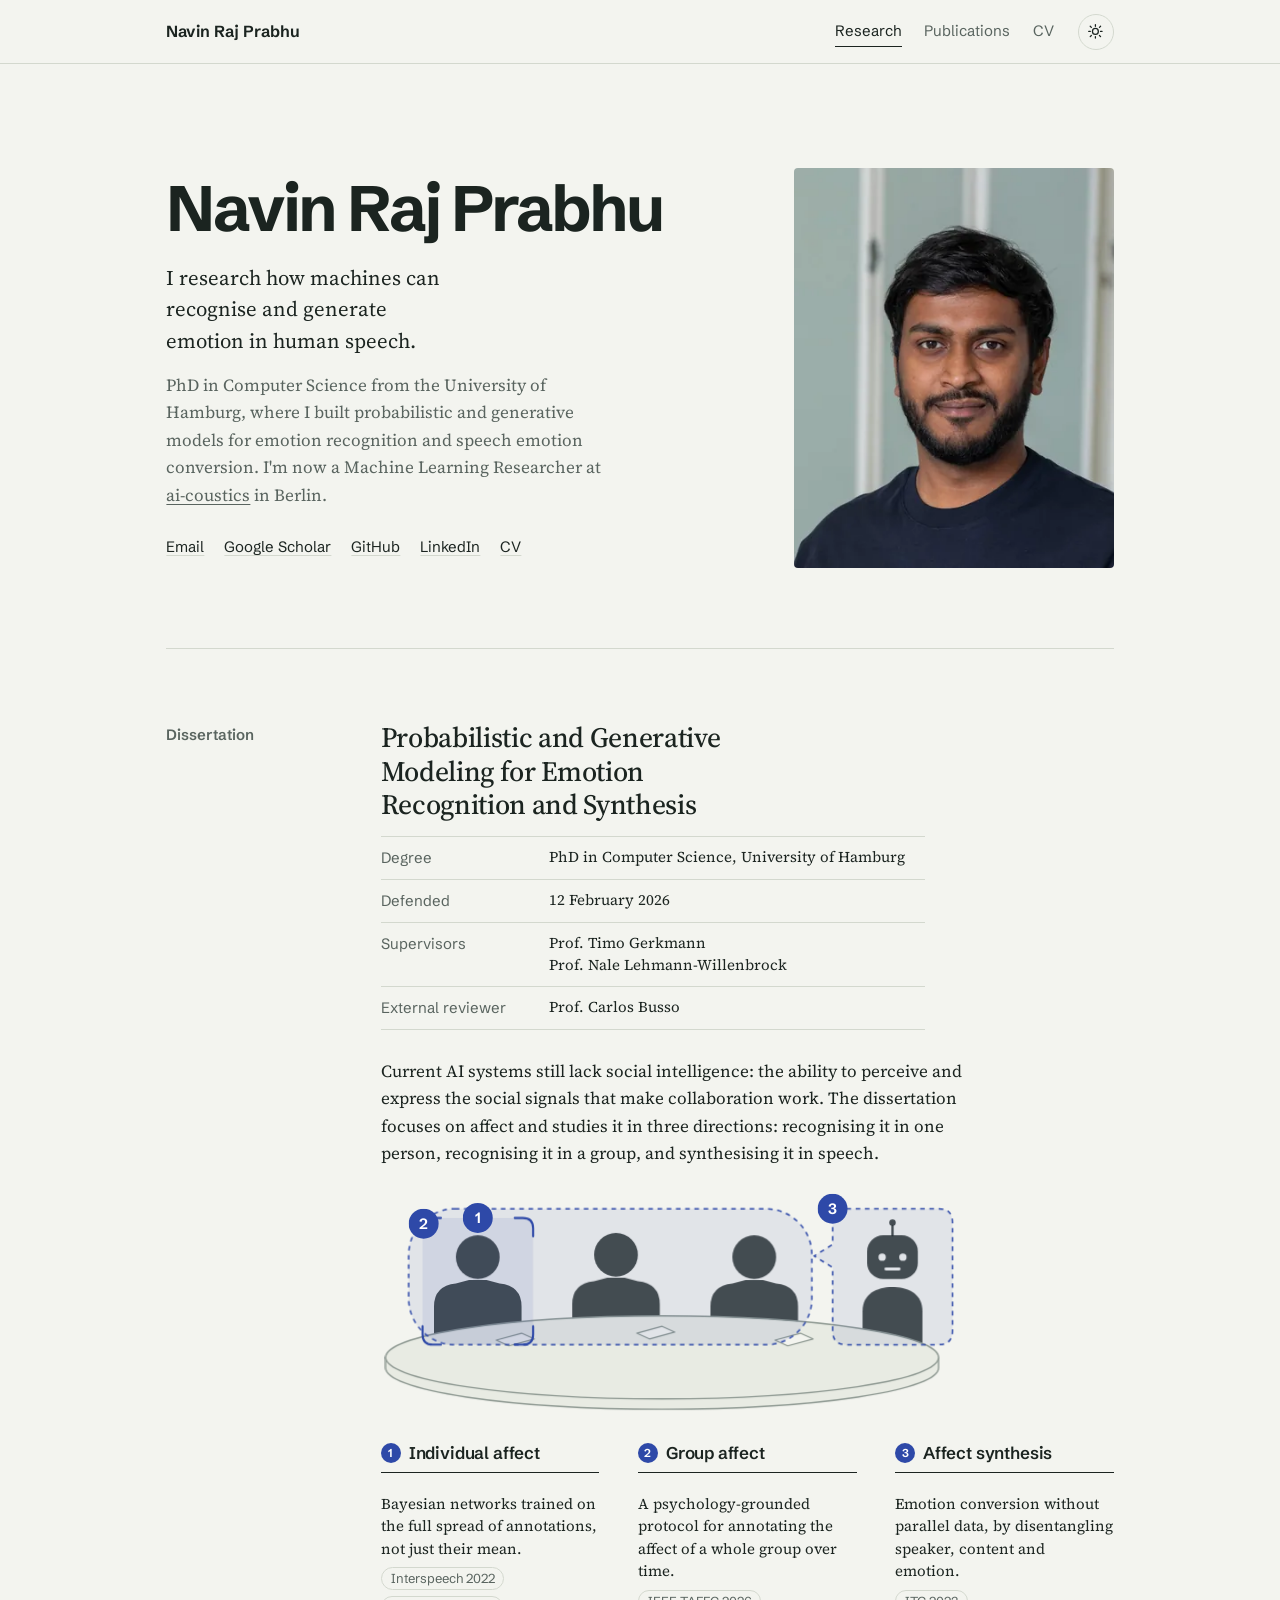
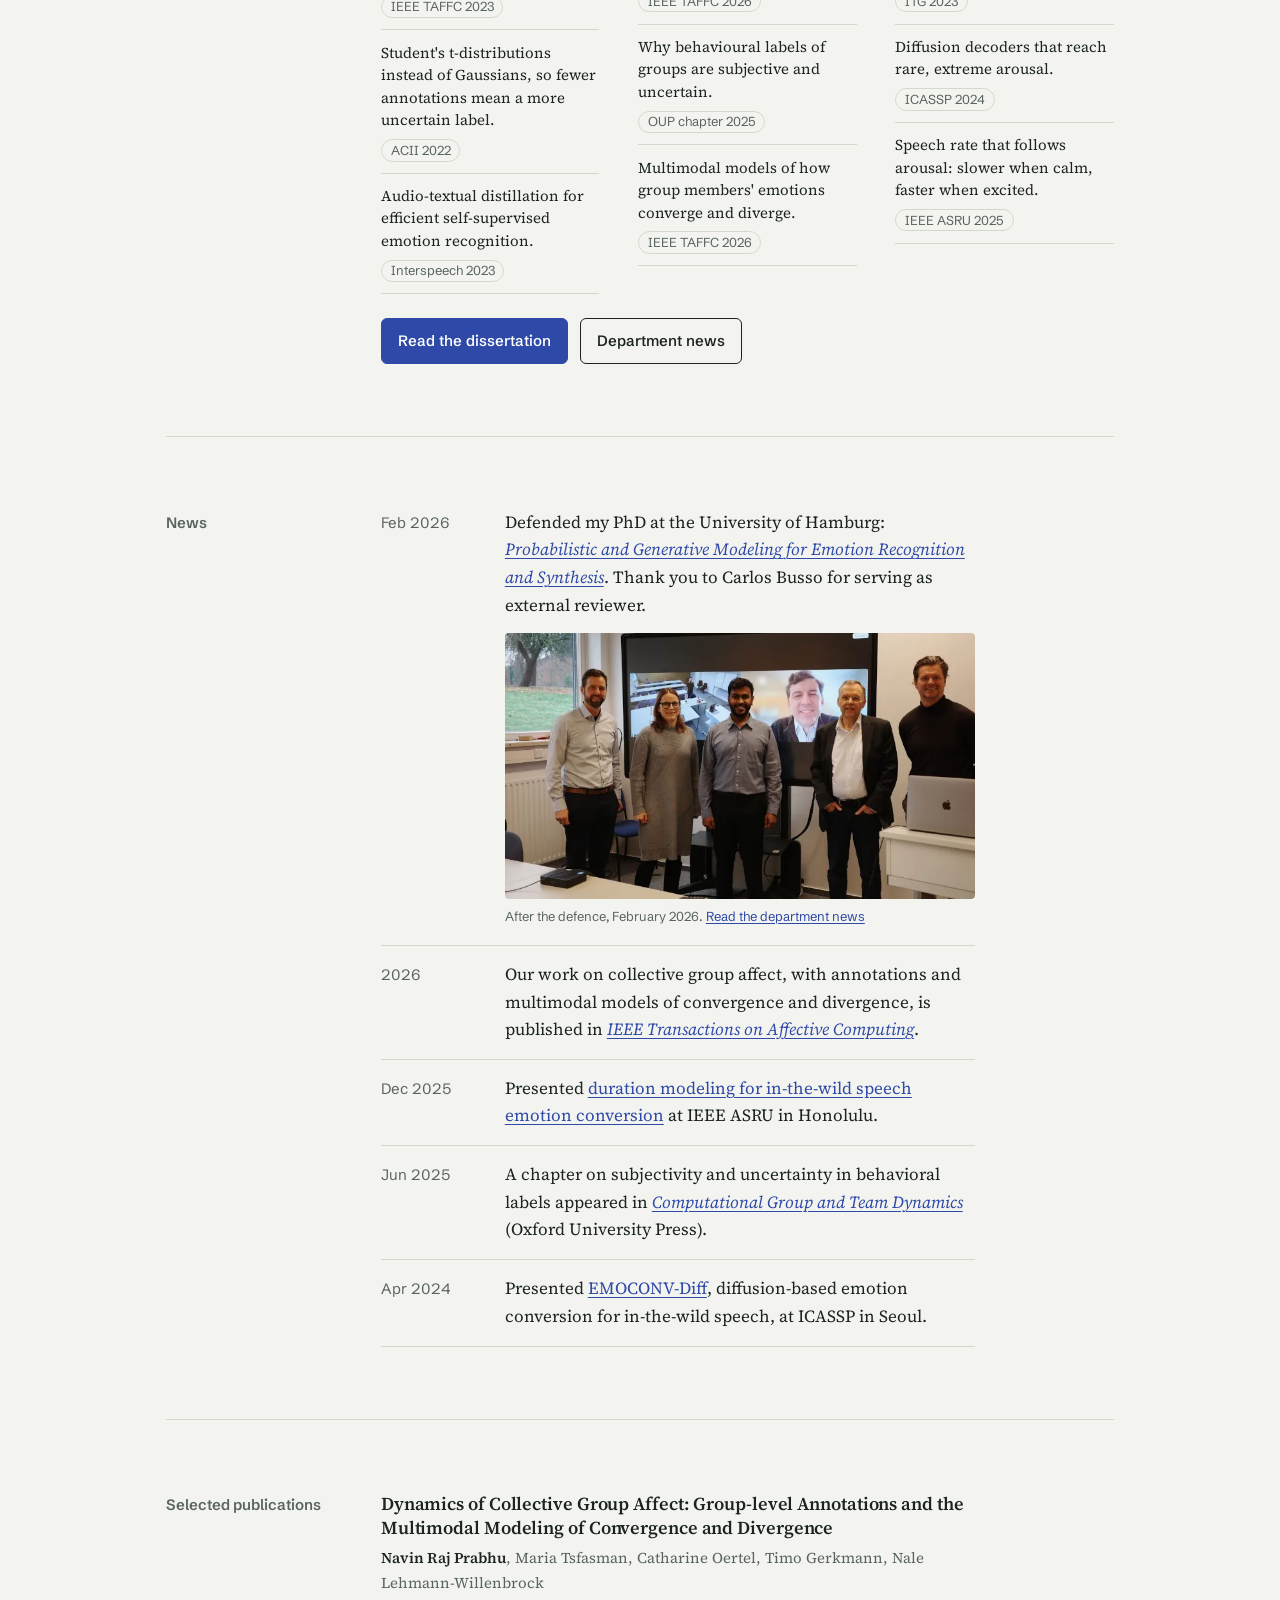
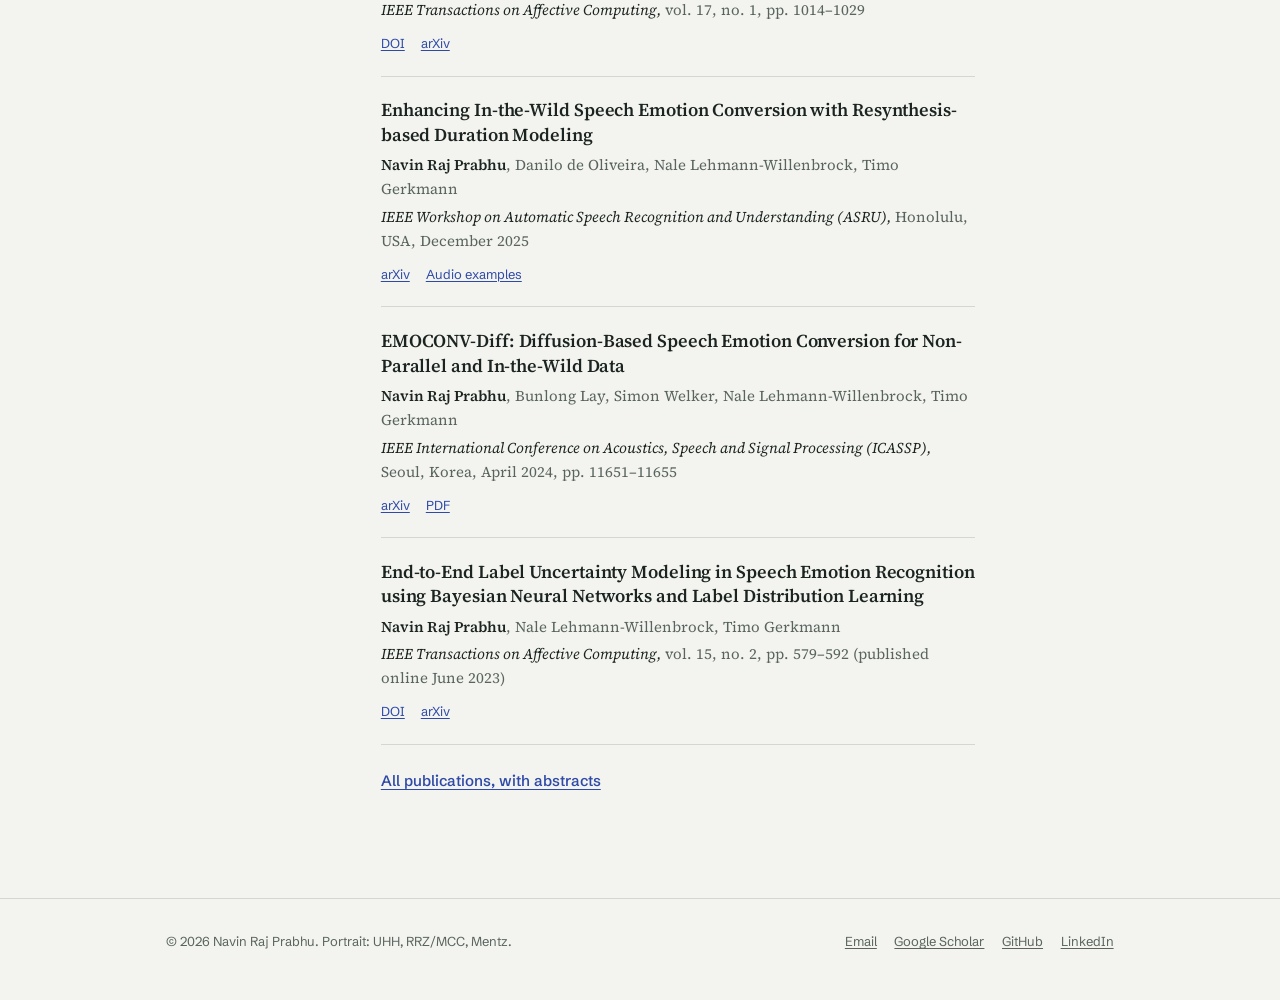
==== commit bc23a39f: "Redraw the overview boxes, drop its key and tighten the three columns The individual-level frame is " ====
--- a/index.html
+++ b/index.html
@@ -24,7 +24,7 @@
 <a class="skip" href="#main">Skip to content</a>
 <header class="site-head">
   <div class="inner">
-    <a class="wordmark" href="index.html"><span class="full">Navin Raj Prabhu</span><span class="short">N. R. Prabhu</span></a>
+    <a class="wordmark" href="index.html"><span class="full">Navin Raj Prabhu</span><span class="short">N. Raj Prabhu</span></a>
     <nav class="site-nav" aria-label="Main"><a href="index.html" aria-current="page">Research</a><a href="publications.html">Publications</a><a href="cv.html">CV</a></nav>
     <button class="theme-toggle" type="button" aria-label="Switch to dark mode"><svg class="sun" viewBox="0 0 24 24" fill="none" stroke="currentColor" stroke-width="1.8" stroke-linecap="round" aria-hidden="true"><circle cx="12" cy="12" r="4.2"/><path d="M12 2.5v2.2M12 19.3v2.2M4.6 4.6l1.6 1.6M17.8 17.8l1.6 1.6M2.5 12h2.2M19.3 12h2.2M4.6 19.4l1.6-1.6M17.8 6.2l1.6-1.6"/></svg><svg class="moon" viewBox="0 0 24 24" fill="none" stroke="currentColor" stroke-width="1.8" stroke-linejoin="round" aria-hidden="true"><path d="M20 14.5A8.5 8.5 0 0 1 9.5 4a8.5 8.5 0 1 0 10.5 10.5Z"/></svg></button>
   </div>
@@ -63,33 +63,34 @@
       <div><dt>External reviewer</dt><dd>Prof. Carlos Busso</dd></div>
     </dl>
     <p class="thesis-intro">Current AI systems still lack social intelligence: the ability to perceive and express the social signals that make collaboration work. The dissertation focuses on affect and studies it in three directions: recognising it in one person, recognising it in a group, and synthesising it in speech.</p>
-    <figure class="scene" aria-labelledby="scene-cap">
-<svg viewBox="76 58 500 196" role="img" aria-label="Diagram after Figure 1.1 of the dissertation: three people sit behind a meeting table and take turns speaking; a small robot sits at its right end and answers with sound waves. A box marks one person (1, individual-level affect recognition), a dashed box encloses the three people (2, group-level affect recognition), and a dashed box marks the robot (3, affect synthesis).">
-<g class="person person-1"><path class="torso" d="M122.0,215 V160.8 Q122.0,142.8 141.0,140.8 L152.4,137.8 L167.6,137.8 L179.0,140.8 Q198.0,142.8 198.0,160.8 V215 Z"/><g class="head-g"><circle class="head" cx="160" cy="118" r="19"/></g><path class="speech" d="M186,114v8M191,109v18M196,112v12M201,115v6"/></g><g class="person is-focus person-2"><path class="torso" d="M242.0,215 V158.8 Q242.0,140.8 261.0,138.8 L272.4,135.8 L287.6,135.8 L299.0,138.8 Q318.0,140.8 318.0,158.8 V215 Z"/><g class="head-g"><circle class="head" cx="280" cy="116" r="19"/></g><path class="speech" d="M306,112v8M311,107v18M316,110v12M321,113v6"/></g><g class="person person-3"><path class="torso" d="M362.0,215 V160.8 Q362.0,142.8 381.0,140.8 L392.4,137.8 L407.6,137.8 L419.0,140.8 Q438.0,142.8 438.0,160.8 V215 Z"/><g class="head-g"><circle class="head" cx="400" cy="118" r="19"/></g><path class="speech" d="M426,114v8M431,109v18M436,112v12M441,115v6"/></g><g class="agent"><line x1="520" x2="520" y1="99" y2="91"/><circle class="dot" cx="520" cy="88" r="2.8"/><g class="face-g"><rect class="face" x="498" y="99" width="44" height="38" rx="14"/><g class="eyes"><circle class="eye" cx="511" cy="118" r="3.2"/><circle class="eye" cx="529" cy="118" r="3.2"/></g><rect class="mouth" x="513" y="127" width="14" height="2.6" rx="1.3"/></g><path class="body" d="M494,215 V165 C494,150 506,144 520,144 S546,150 546,165 V215 Z"/></g><path class="table-rim" d="M80,205 v9 A240,36 0 0 0 560,214 v-9 Z"/><ellipse class="table" cx="320" cy="205" rx="240" ry="36"/><path class="paper" d="M176,190 l22,-6 l11,5 l-22,6 Z"/><path class="paper" d="M298,184 l22,-6 l11,5 l-22,6 Z"/><path class="paper" d="M418,190 l22,-6 l11,5 l-22,6 Z"/><rect class="zone zone-2" x="100" y="76" width="350" height="118" rx="12"/><rect class="zone zone-1" x="232" y="84" width="96" height="110" rx="9"/><rect class="zone zone-3" x="468" y="76" width="104" height="118" rx="12"/><g class="waves"><path d="M479.3,107.0A14,14 0 0 0 479.3,125.0"/><path d="M470.1,99.3A26,26 0 0 0 470.1,132.7"/><path d="M460.9,91.6A38,38 0 0 0 460.9,140.4"/></g><g class="badge badge-1"><circle cx="232" cy="84" r="13"/><text x="232" y="88.5" text-anchor="middle">1</text></g><g class="badge badge-2"><circle cx="100" cy="76" r="13"/><text x="100" y="80.5" text-anchor="middle">2</text></g><g class="badge badge-3"><circle cx="468" cy="76" r="13"/><text x="468" y="80.5" text-anchor="middle">3</text></g>
+    <figure class="scene">
+<svg viewBox="76 58 500 196" role="img" aria-label="Diagram after Figure 1.1 of the dissertation: three people sit behind a meeting table and take turns speaking; a small robot sits at its right end and answers with sound waves. A frame follows whoever is speaking (1, individual affect), a dashed capsule encloses the three people (2, group affect), and a dashed speech bubble marks the robot (3, affect synthesis).">
+<g class="person person-1"><path class="torso" d="M122.0,215 V160.8 Q122.0,142.8 141.0,140.8 L152.4,137.8 L167.6,137.8 L179.0,140.8 Q198.0,142.8 198.0,160.8 V215 Z"/><g class="head-g"><circle class="head" cx="160" cy="118" r="19"/></g><path class="speech" d="M186,114v8M191,109v18M196,112v12M201,115v6"/></g><g class="person is-focus person-2"><path class="torso" d="M242.0,215 V158.8 Q242.0,140.8 261.0,138.8 L272.4,135.8 L287.6,135.8 L299.0,138.8 Q318.0,140.8 318.0,158.8 V215 Z"/><g class="head-g"><circle class="head" cx="280" cy="116" r="19"/></g><path class="speech" d="M306,112v8M311,107v18M316,110v12M321,113v6"/></g><g class="person person-3"><path class="torso" d="M362.0,215 V160.8 Q362.0,142.8 381.0,140.8 L392.4,137.8 L407.6,137.8 L419.0,140.8 Q438.0,142.8 438.0,160.8 V215 Z"/><g class="head-g"><circle class="head" cx="400" cy="118" r="19"/></g><path class="speech" d="M426,114v8M431,109v18M436,112v12M441,115v6"/></g><g class="agent"><line x1="520" x2="520" y1="99" y2="91"/><circle class="dot" cx="520" cy="88" r="2.8"/><g class="face-g"><rect class="face" x="498" y="99" width="44" height="38" rx="14"/><g class="eyes"><circle class="eye" cx="511" cy="118" r="3.2"/><circle class="eye" cx="529" cy="118" r="3.2"/></g><rect class="mouth" x="513" y="127" width="14" height="2.6" rx="1.3"/></g><path class="body" d="M494,215 V165 C494,150 506,144 520,144 S546,150 546,165 V215 Z"/></g><path class="table-rim" d="M80,205 v9 A240,36 0 0 0 560,214 v-9 Z"/><ellipse class="table" cx="320" cy="205" rx="240" ry="36"/><path class="paper" d="M176,190 l22,-6 l11,5 l-22,6 Z"/><path class="paper" d="M298,184 l22,-6 l11,5 l-22,6 Z"/><path class="paper" d="M418,190 l22,-6 l11,5 l-22,6 Z"/><rect class="zone zone-2" x="100" y="76" width="350" height="118" rx="40"/><path class="zone zone-3" d="M480,76H560Q572,76 572,88V182Q572,194 560,194H480Q468,194 468,182V127L452,117L468,107V88Q468,76 480,76Z"/><g class="focus"><rect class="zone zone-1 wash" x="232" y="84" width="96" height="110" rx="9"/><path class="zone zone-1 frame" d="M232,100V93Q232,84 241,84H248M312,84H319Q328,84 328,93V100M328,178V185Q328,194 319,194H312M248,194H241Q232,194 232,185V178"/><g class="badge badge-1"><circle cx="280.0" cy="84" r="13"/><text x="280.0" y="88.5" text-anchor="middle">1</text></g></g><g class="waves"><path d="M479.3,107.0A14,14 0 0 0 479.3,125.0"/><path d="M470.1,99.3A26,26 0 0 0 470.1,132.7"/><path d="M460.9,91.6A38,38 0 0 0 460.9,140.4"/></g><g class="badge badge-2"><circle cx="113" cy="89" r="13"/><text x="113" y="93.5" text-anchor="middle">2</text></g><g class="badge badge-3"><circle cx="468" cy="76" r="13"/><text x="468" y="80.5" text-anchor="middle">3</text></g>
 </svg>
-<figcaption id="scene-cap"><span class="key"><b>1</b>Individual-level affect recognition</span><span class="key"><b>2</b>Group-level affect recognition</span><span class="key"><b>3</b>Affect synthesis</span></figcaption>
 </figure>
     <div class="strands three">
       <div class="strand">
-        <h3><b class="num">1</b>Individual-level affect recognition</h3>
+        <h3><b class="num">1</b>Individual affect</h3>
         <ol>
-          <li>Bayesian neural networks trained on the full distribution of annotations, so models capture annotator disagreement as well as the mean.<a href="publications.html#bnn-arousal-interspeech-2022">Interspeech 2022, IEEE TAFFC 2023</a></li>
-          <li>Student's t-distributions in place of Gaussians, linking how few annotations exist to how uncertain a label is.<a href="publications.html#t-dist-acii-2022">ACII 2022</a></li>
+          <li>Bayesian networks trained on the full spread of annotations, not just their mean.<span class="refs"><a href="publications.html#bnn-arousal-interspeech-2022">Interspeech 2022</a><a href="publications.html#bnn-ldl-taffc-2023">IEEE TAFFC 2023</a></span></li>
+          <li>Student's t-distributions instead of Gaussians, so fewer annotations mean a more uncertain label.<span class="refs"><a href="publications.html#t-dist-acii-2022">ACII 2022</a></span></li>
+          <li>Audio-textual distillation for efficient self-supervised emotion recognition.<span class="refs"><a href="publications.html#distilled-ser-interspeech-2023">Interspeech 2023</a></span></li>
         </ol>
       </div>
       <div class="strand">
-        <h3><b class="num">2</b>Group-level affect recognition</h3>
+        <h3><b class="num">2</b>Group affect</h3>
         <ol>
-          <li>A psychology-grounded protocol for annotating the affect of a whole group over time, and a study of why such behavioural labels are subjective and uncertain.<a href="publications.html#group-affect-taffc-2026">IEEE TAFFC 2026, OUP book chapter 2025</a></li>
-          <li>Multimodal models of how the emotions of group members converge and diverge during a meeting.<a href="publications.html#group-affect-taffc-2026">IEEE TAFFC 2026</a></li>
+          <li>A psychology-grounded protocol for annotating the affect of a whole group over time.<span class="refs"><a href="publications.html#group-affect-taffc-2026">IEEE TAFFC 2026</a></span></li>
+          <li>Why behavioural labels of groups are subjective and uncertain.<span class="refs"><a href="publications.html#behavioral-labels-oup-2025">OUP chapter 2025</a></span></li>
+          <li>Multimodal models of how group members' emotions converge and diverge.<span class="refs"><a href="publications.html#group-affect-taffc-2026">IEEE TAFFC 2026</a></span></li>
         </ol>
       </div>
       <div class="strand">
         <h3><b class="num">3</b>Affect synthesis</h3>
         <ol>
-          <li>Emotion conversion without parallel data, by disentangling speaker, lexical and emotion embeddings and resynthesising with a HiFiGAN vocoder.<a href="publications.html#ssl-sec-itg-2023">ITG Speech Communication 2023</a></li>
-          <li>Diffusion decoders that widen the range of emotions that can be expressed, especially rare, extreme arousal.<a href="publications.html#emoconv-diff-icassp-2024">ICASSP 2024</a></li>
-          <li>A duration predictor that lets speech rate follow arousal: slower when calm, faster when excited.<a href="publications.html#duration-asru-2025">IEEE ASRU 2025</a></li>
+          <li>Emotion conversion without parallel data, by disentangling speaker, content and emotion.<span class="refs"><a href="publications.html#ssl-sec-itg-2023">ITG 2023</a></span></li>
+          <li>Diffusion decoders that reach rare, extreme arousal.<span class="refs"><a href="publications.html#emoconv-diff-icassp-2024">ICASSP 2024</a></span></li>
+          <li>Speech rate that follows arousal: slower when calm, faster when excited.<span class="refs"><a href="publications.html#duration-asru-2025">IEEE ASRU 2025</a></span></li>
         </ol>
       </div>
     </div>
--- a/assets/style.css
+++ b/assets/style.css
@@ -223,16 +223,19 @@
 .thesis-meta { font-family: var(--sans); font-size: var(--t-sm); color: var(--muted); margin-bottom: 1.6rem; line-height: 1.55; }
 .thesis-meta span { display: block; }
 .strands { display: grid; grid-template-columns: repeat(3, minmax(0, 1fr)); gap: 0 var(--gap); margin: 1.75rem 0 0; }
-.strand h3 { display: flex; align-items: center; gap: 0.5rem; font-size: var(--t-base); line-height: 1.25; margin-bottom: 0.5rem; padding-bottom: 0.6rem; border-bottom: 1px solid var(--ink); }
+.strand { display: grid; grid-template-rows: auto 1fr; }
+@supports (grid-template-rows: subgrid) { .strand { grid-row: span 2; grid-template-rows: subgrid; } }
+.strand h3 { display: flex; align-items: flex-end; gap: 0.5rem; font-size: var(--t-base); line-height: 1.25; margin-bottom: 0.5rem; padding-bottom: 0.6rem; border-bottom: 1px solid var(--ink); }
 .strand h3 .num {
   flex: none; width: 1.25rem; height: 1.25rem; border-radius: 50%; display: inline-grid; place-items: center;
   background: var(--accent); color: var(--accent-ink); font-size: 0.72rem; font-weight: 650;
 }
 .strand ol { margin: 0; padding: 0; list-style: none; counter-reset: rq; }
 .strand li { padding: 0.7rem 0; border-bottom: 1px solid var(--rule); font-size: var(--t-sm); line-height: 1.5; }
-.strand li a { display: block; font-family: var(--sans); font-size: var(--t-xs); margin-top: 0.25rem; color: var(--muted); }
-.strand li a:hover { color: var(--accent); }
-@media (max-width: 800px) { .strands { grid-template-columns: minmax(0, 1fr); gap: 1.75rem; } }
+.strand .refs { display: flex; flex-wrap: wrap; gap: 0.35rem; margin-top: 0.45rem; }
+.strand .refs a { font-family: var(--sans); font-size: var(--t-xs); line-height: 1.3; color: var(--muted); text-decoration: none; border: 1px solid var(--rule); border-radius: 999px; padding: 0.12rem 0.55rem; }
+.strand .refs a:hover, .strand .refs a:focus-visible { color: var(--accent); border-color: var(--accent); }
+@media (max-width: 800px) { .strands { grid-template-columns: minmax(0, 1fr); gap: 0; } .strand + .strand h3 { margin-top: 1.75rem; } }
 
 .actions { display: flex; flex-wrap: wrap; gap: 0.75rem; margin-top: 1.5rem; }
 .btn {
@@ -369,16 +372,12 @@
 .scene .table, .scene .table-rim { fill: var(--panel); stroke: var(--annot); stroke-width: 1.2; stroke-linejoin: round; }
 .scene .paper { fill: var(--bg); stroke: var(--annot); stroke-width: 1; stroke-linejoin: round; }
 .scene .zone { fill: var(--accent-wash); stroke: var(--accent); stroke-width: 1.3; stroke-dasharray: 4 4; }
-.scene .zone-1 { stroke-dasharray: none; stroke-width: 1.6; }
+.scene .zone-1 { stroke-dasharray: none; }
+.scene .zone-1.wash { stroke: none; }
+.scene .zone-1.frame { fill: none; stroke-width: 1.8; stroke-linecap: round; }
 .scene .waves path { fill: none; stroke: var(--accent); stroke-width: 1.6; stroke-linecap: round; }
 .scene .badge circle { fill: var(--accent); }
 .scene .badge text { fill: var(--accent-ink); font-family: var(--sans); font-size: 13px; font-weight: 650; }
-.scene figcaption { display: flex; flex-wrap: wrap; gap: 0.4rem 1.25rem; margin-top: 0.4rem; font-family: var(--sans); font-size: var(--t-xs); color: var(--muted); }
-.scene .key { display: inline-flex; align-items: center; gap: 0.45rem; }
-.scene .key b {
-  width: 1.15rem; height: 1.15rem; border-radius: 50%; display: inline-grid; place-items: center;
-  background: var(--accent); color: var(--accent-ink); font-size: 0.7rem; font-weight: 650;
-}
 @media (prefers-reduced-motion: no-preference) {
   .scene.armed .zone, .scene.armed .badge { opacity: 0; }
   .scene.play .zone, .scene.play .badge { animation: fade 0.5s ease-out forwards; }
@@ -387,6 +386,7 @@
   .scene.play .zone-3, .scene.play .badge-3 { animation-delay: 1s; }
 
   /* The meeting loops every 12 s: each person speaks in turn, then the agent answers. */
+  .scene.play .focus { animation: track 12s ease-in-out infinite both; }
   .scene.play .person .speech { opacity: 0; animation: turn 12s linear infinite both, talk 0.42s ease-in-out infinite alternate; }
   .scene.play .person-1 .speech { animation-delay: 1.2s, 0s; }
   .scene.play .person-2 .speech { animation-delay: 4.2s, 0.1s; }
@@ -408,6 +408,7 @@
   .scene.play .agent .dot { animation: pulse 2.2s ease-in-out infinite; }
 }
 /* one 12 s cycle: a 3 s turn, on from 2% to 22% of the cycle */
+@keyframes track { 0%, 32% { transform: translateX(-120px); } 36%, 57% { transform: translateX(0); } 61%, 82% { transform: translateX(120px); } 90%, 100% { transform: translateX(-120px); } }
 @keyframes turn { 0%, 100% { opacity: 0; } 2%, 22% { opacity: 1; } 25% { opacity: 0; } }
 @keyframes talk { from { transform: scaleY(0.55); } to { transform: scaleY(1.15); } }
 @keyframes nod { 0%, 25%, 100% { transform: rotate(0); } 4% { transform: rotate(2.5deg); } 9% { transform: rotate(-1.2deg); } 14% { transform: rotate(2deg); } 20% { transform: rotate(-0.6deg); } }
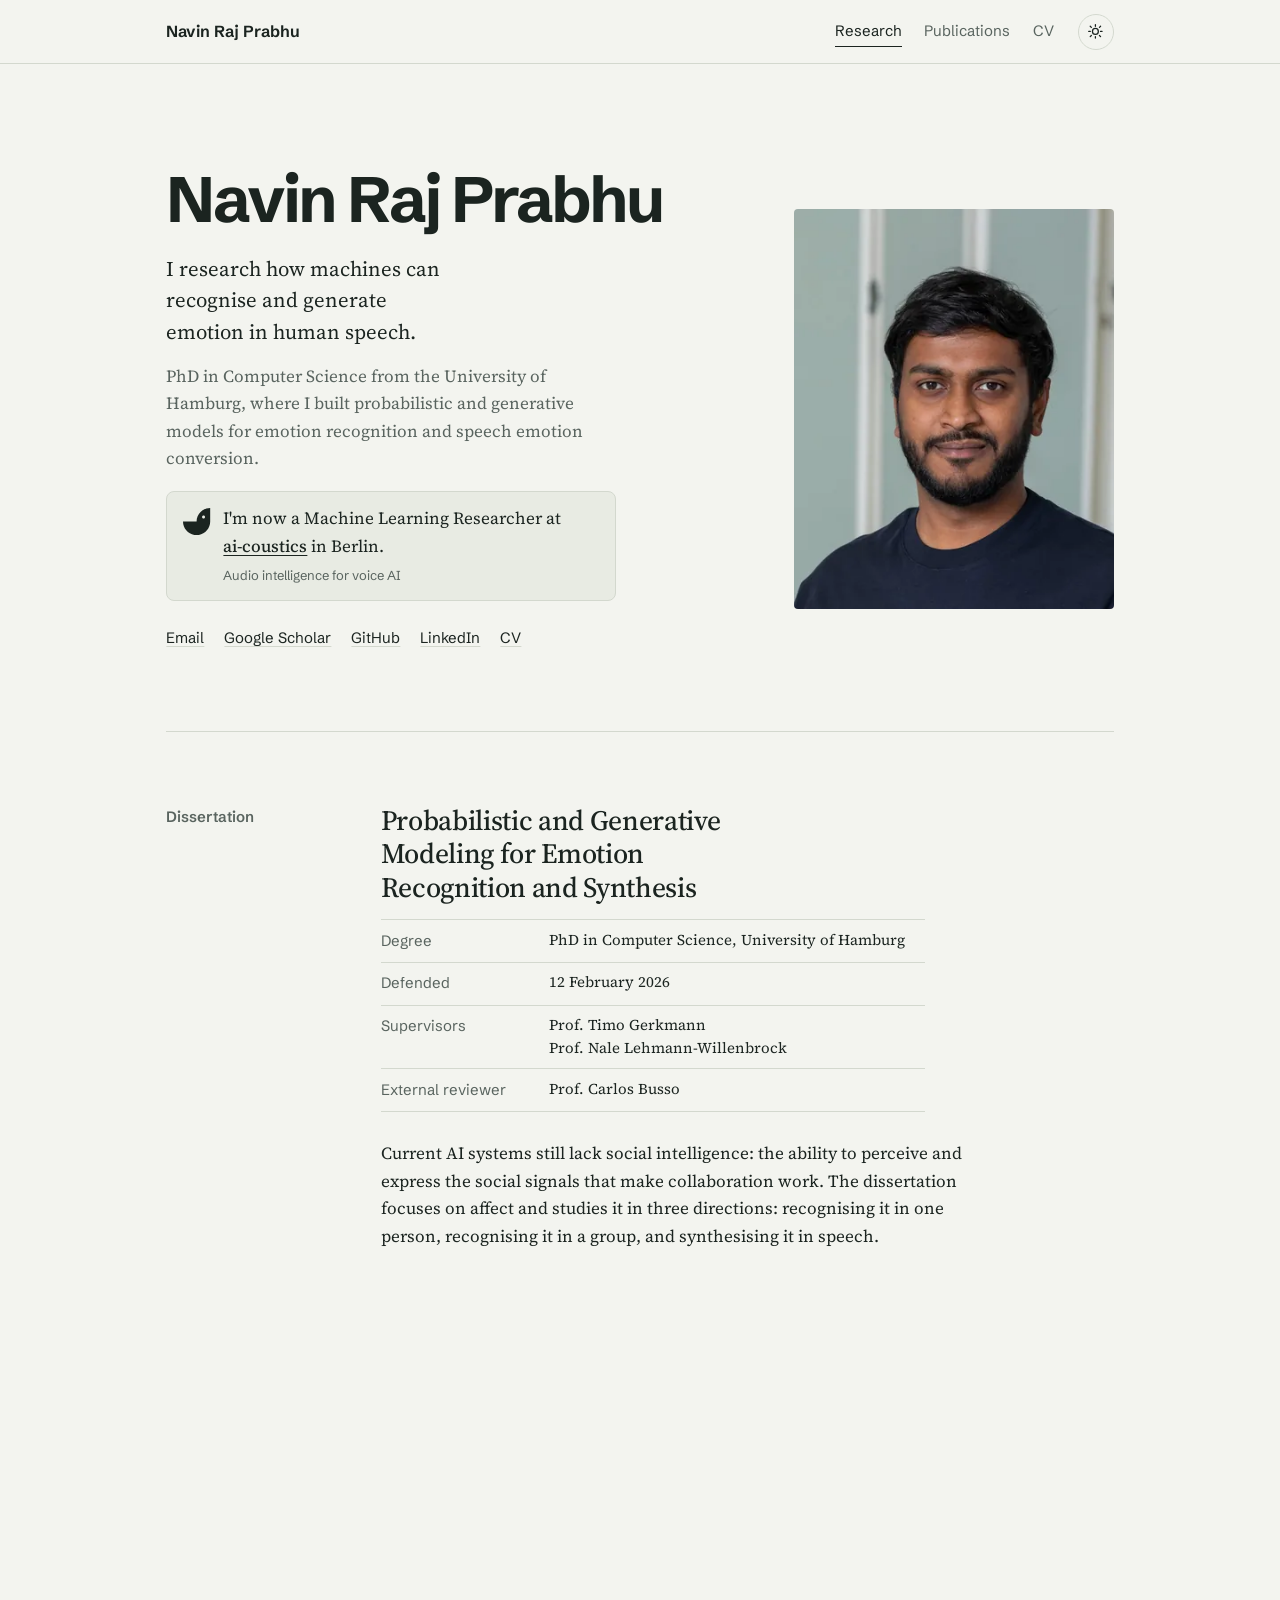
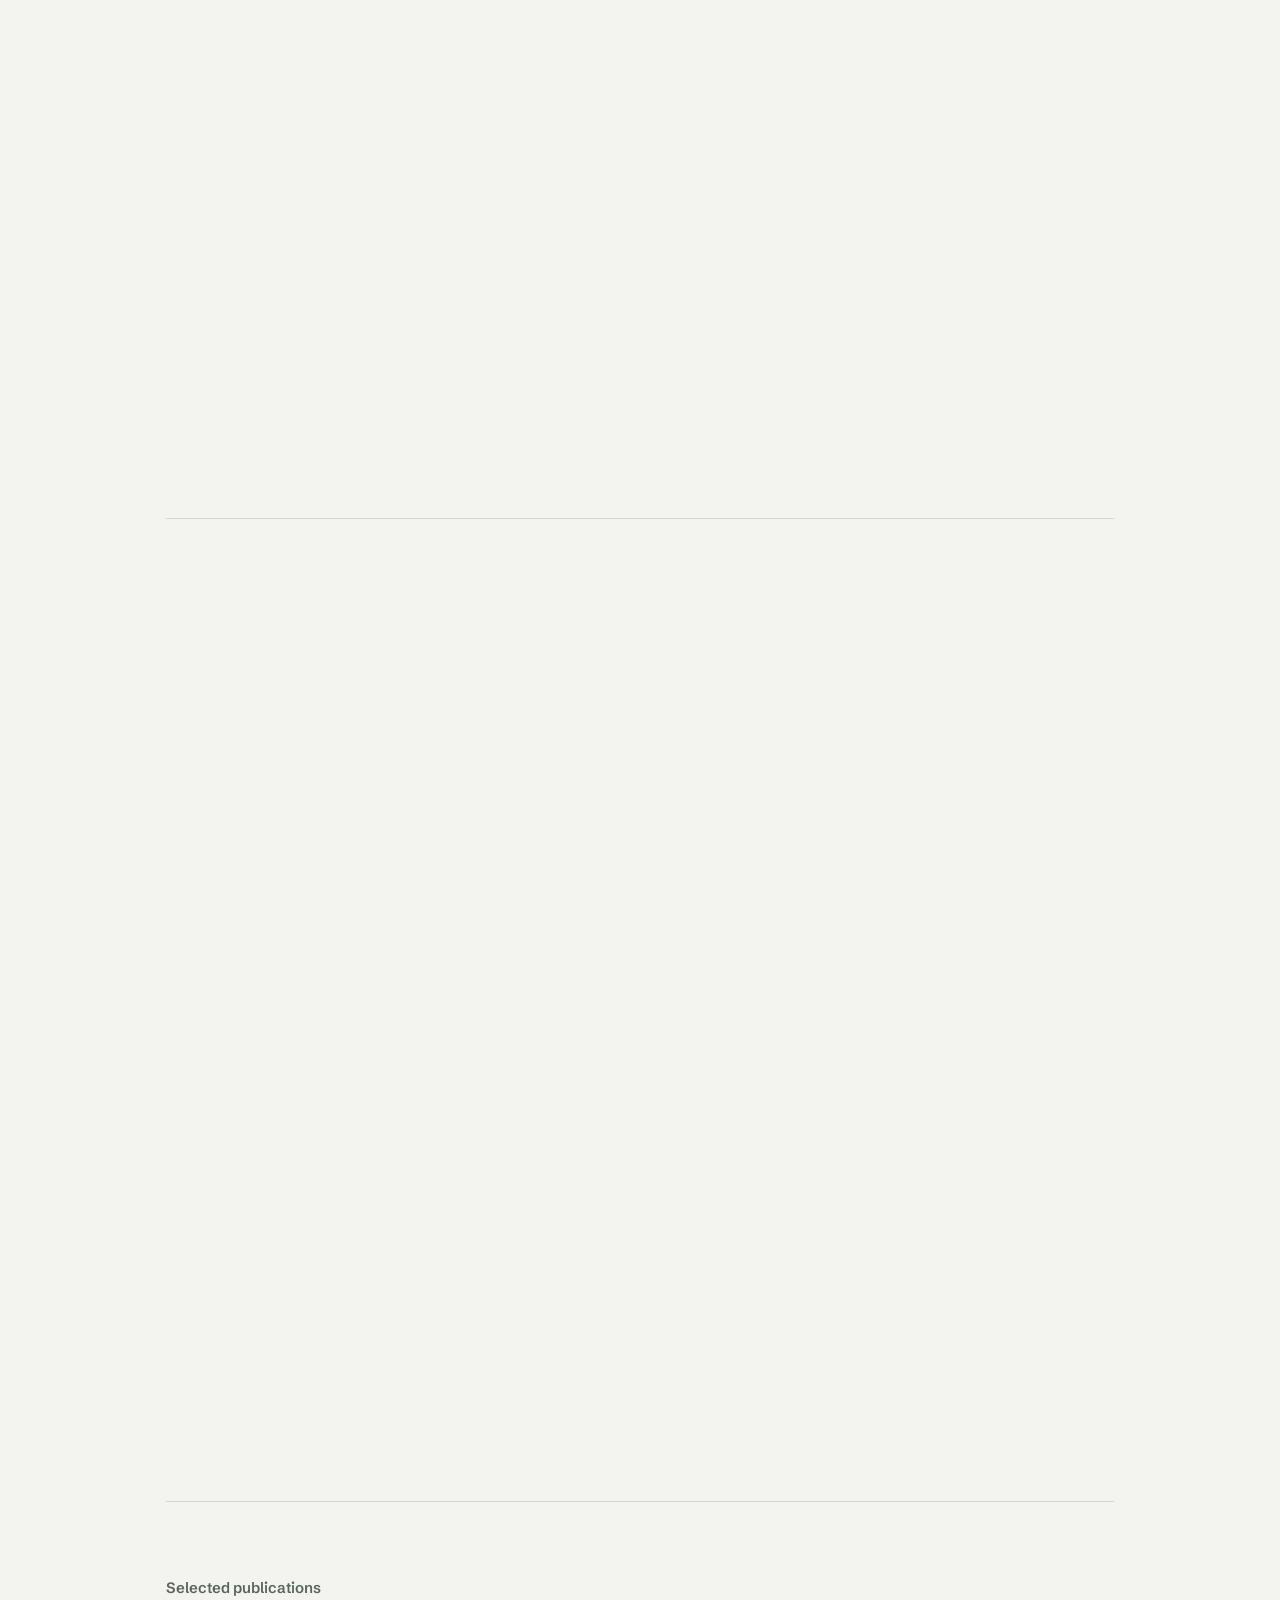
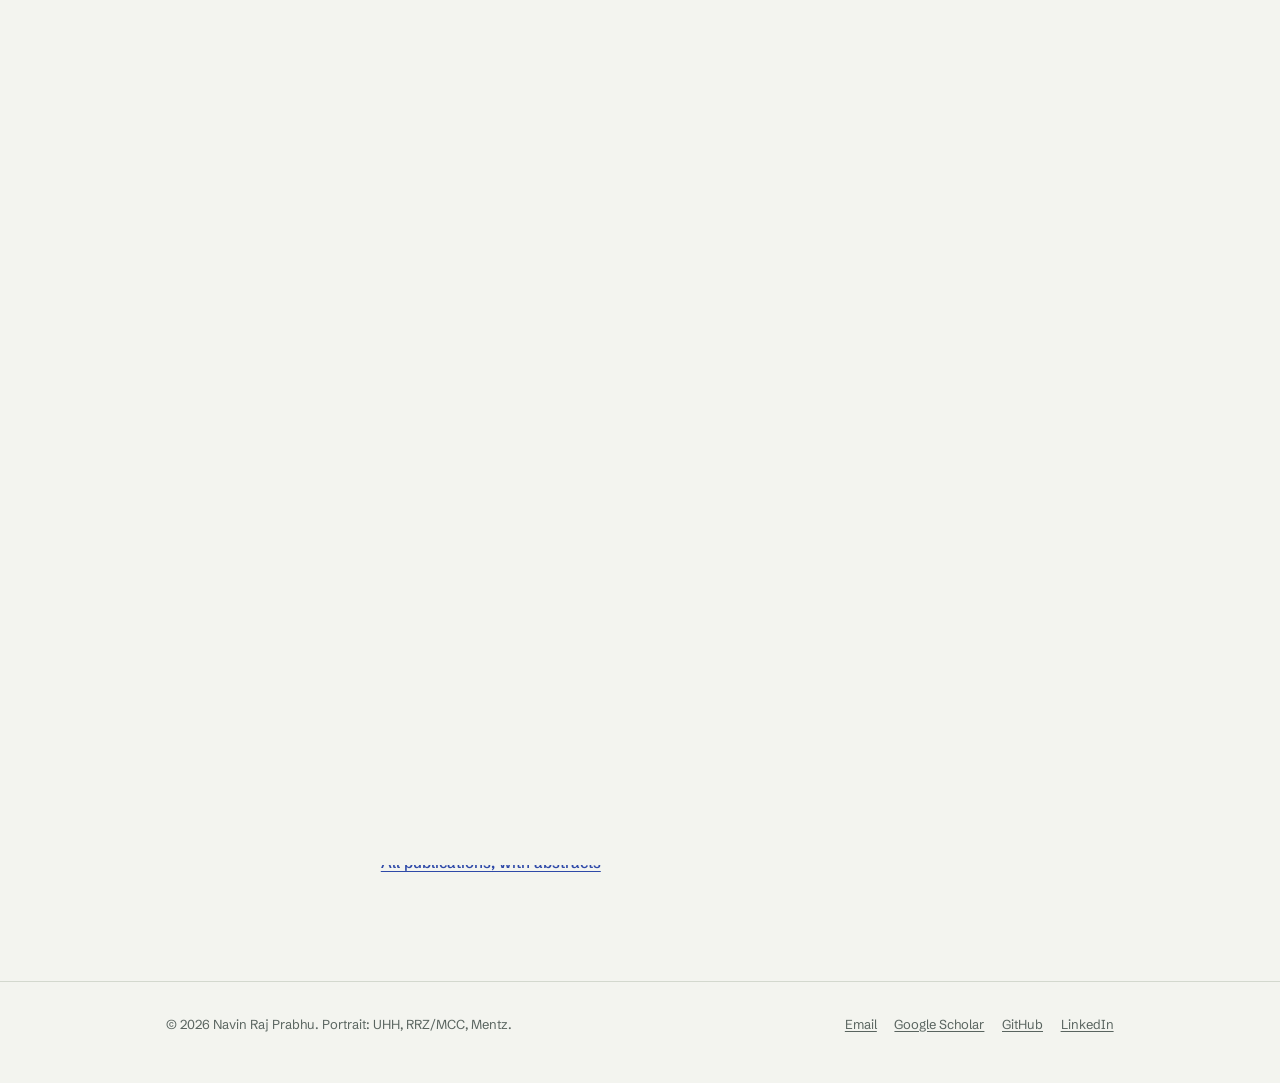
==== commit 5d0405d7: "Give the current role its own paragraph with the ai-coustics mark Co-Authored-By: Claude Fable 5.1 <" ====
--- a/index.html
+++ b/index.html
@@ -35,7 +35,11 @@
   <div class="hero-text">
     <h1>Navin Raj Prabhu</h1>
     <p class="lede">I research how machines can recognise and generate emotion in human speech.</p>
-    <p class="intro">PhD in Computer Science from the University of Hamburg, where I built probabilistic and generative models for emotion recognition and speech emotion conversion. I'm now a Machine Learning Researcher at <a class="nowrap" href="https://ai-coustics.com/">ai-coustics</a> in Berlin.</p>
+    <p class="intro">PhD in Computer Science from the University of Hamburg, where I built probabilistic and generative models for emotion recognition and speech emotion conversion.</p>
+    <p class="now-at">
+      <svg class="aic-mark" viewBox="0 0 22 22" aria-hidden="true"><path fill="currentColor" d="M21.996 10.948H22C22 17.052 17.076 22 11 22 4.923 22 0 17.051 0 10.948h10.997C11.052 4.893 15.955 0 21.996 0ZM16.628 6.056c-.681 0-1.232.555-1.231 1.238 0 .684.552 1.238 1.232 1.237.681 0 1.232-.555 1.232-1.238-.001-.684-.553-1.238-1.233-1.237Z"/></svg>
+      <span>I'm now a Machine Learning Researcher at <a class="nowrap" href="https://ai-coustics.com/">ai-coustics</a> in Berlin.<span class="tagline">Audio intelligence for voice AI</span></span>
+    </p>
     <ul class="contact-links">
       <li><a href="mailto:lr.navin@gmail.com">Email</a></li>
       <li><a href="https://scholar.google.com/citations?user=mKH8j3AAAAAJ&hl=en">Google Scholar</a></li>
--- a/assets/style.css
+++ b/assets/style.css
@@ -200,6 +200,13 @@
 .hero .lede { max-width: 30ch; margin-bottom: 1rem; }
 .hero .intro { max-width: 50ch; color: var(--muted); }
 .hero .intro a { color: inherit; }
+.hero .now-at {
+  display: grid; grid-template-columns: auto minmax(0, 1fr); gap: 0.8rem; align-items: start;
+  max-width: 50ch; margin: 1.1rem 0 0; padding: 0.85rem 1rem; border: 1px solid var(--rule); border-radius: 8px; background: var(--panel);
+}
+.hero .now-at .aic-mark { width: 1.7rem; height: 1.7rem; margin-top: 0.15rem; color: var(--ink); }
+.hero .now-at a { color: inherit; font-weight: 500; }
+.hero .now-at .tagline { display: block; margin-top: 0.3rem; font-family: var(--sans); font-size: var(--t-xs); color: var(--muted); }
 .contact-links { display: flex; flex-wrap: wrap; gap: 0.5rem 1.25rem; margin: 1.6rem 0 0; padding: 0; list-style: none; font-family: var(--sans); font-size: var(--t-sm); }
 .contact-links a { color: var(--ink); text-decoration-color: var(--rule); }
 .contact-links a:hover { text-decoration-color: var(--ink); }
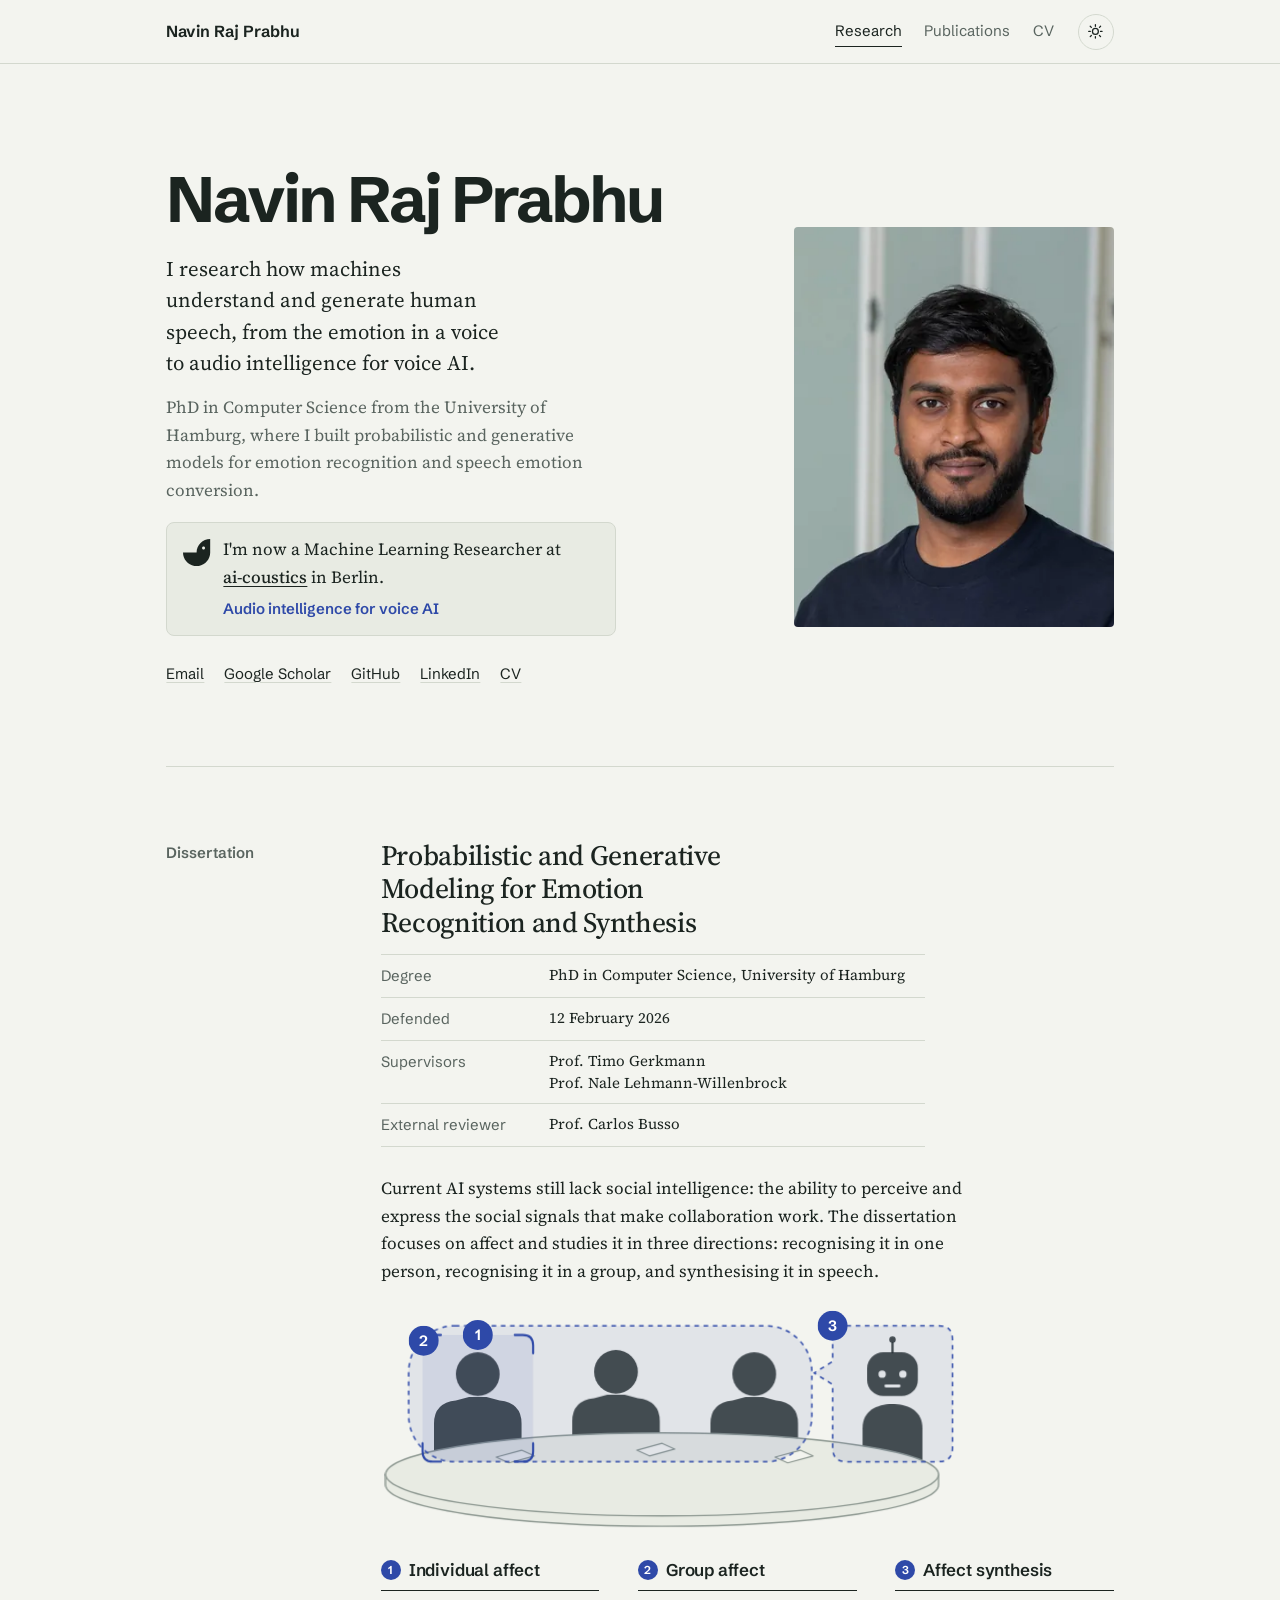
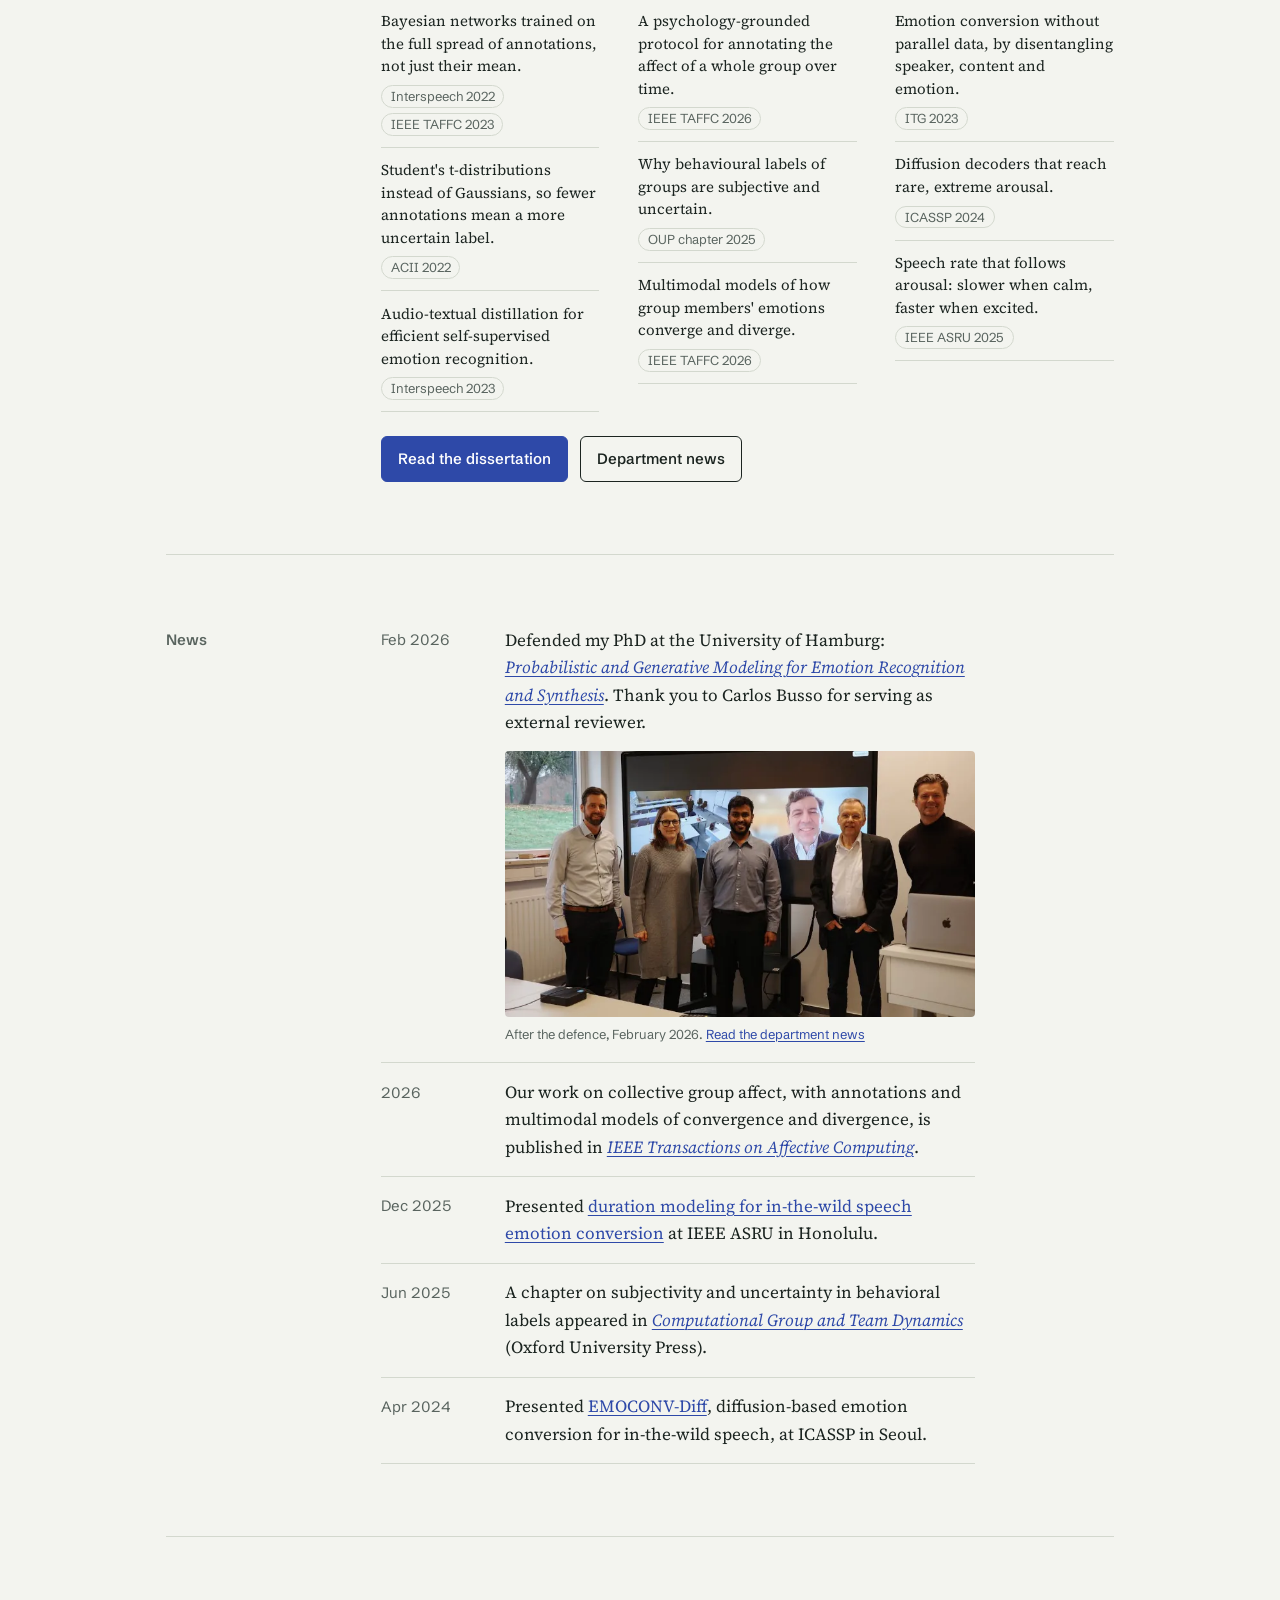
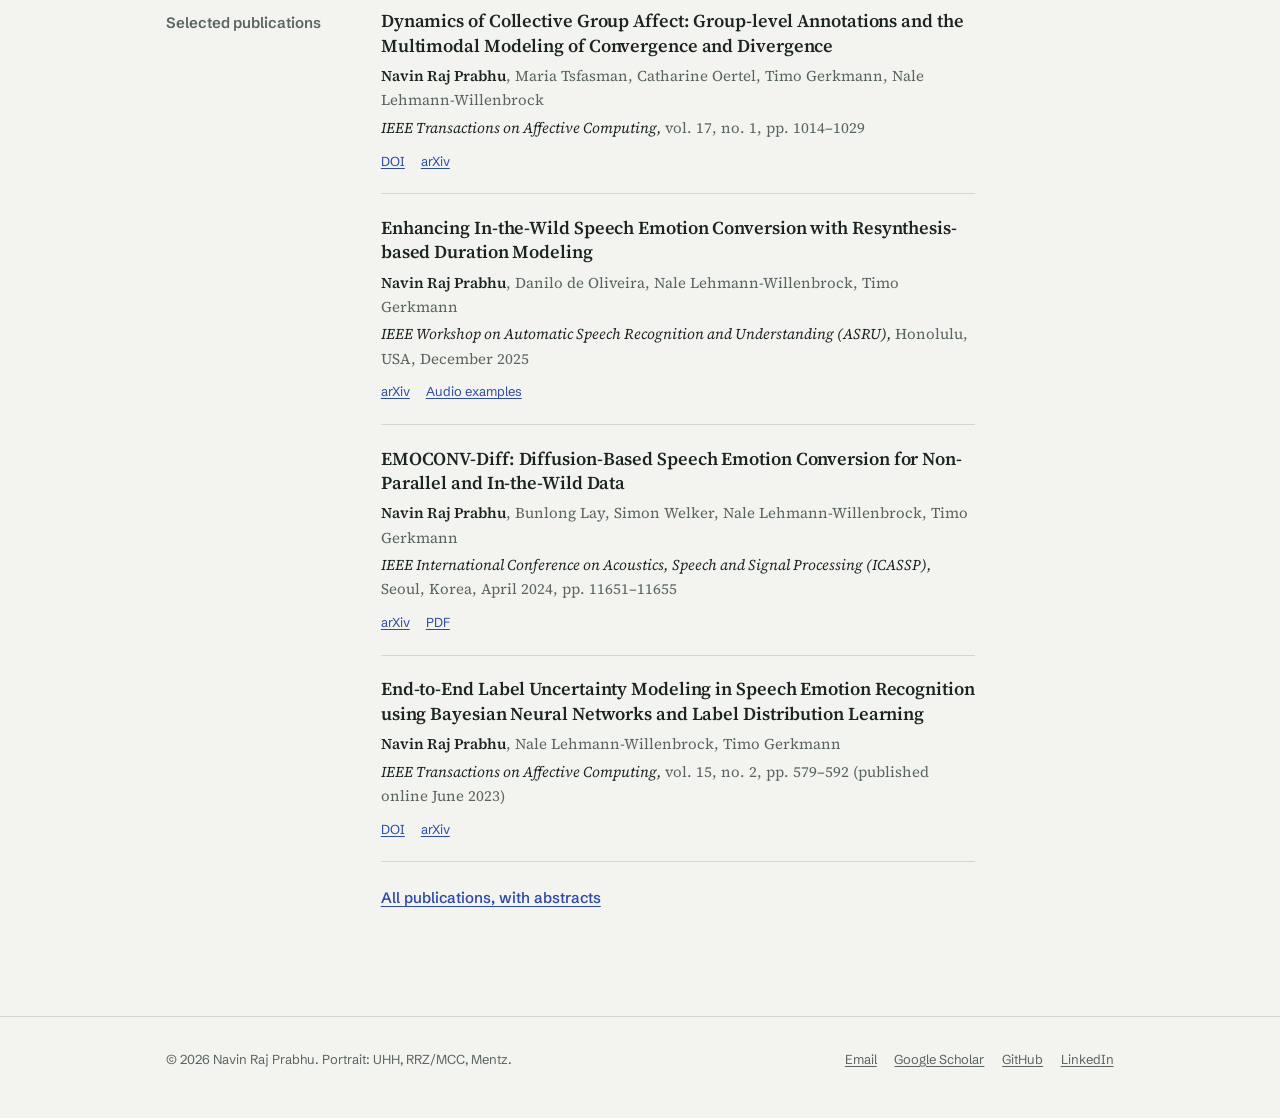
==== commit 33203b5a: "Widen the lede to speech and audio intelligence and highlight the tagline Co-Authored-By: Claude Fab" ====
--- a/index.html
+++ b/index.html
@@ -4,11 +4,11 @@
 <meta charset="utf-8">
 <meta name="viewport" content="width=device-width, initial-scale=1, viewport-fit=cover">
 <title>Navin Raj Prabhu: speech and affective computing research</title>
-<meta name="description" content="Navin Raj Prabhu researches speech emotion recognition and emotion-conditioned speech synthesis with probabilistic and generative neural networks. PhD, University of Hamburg.">
+<meta name="description" content="Navin Raj Prabhu researches speech emotion recognition, emotion-conditioned speech synthesis and audio intelligence for voice AI. PhD, University of Hamburg; Machine Learning Researcher at ai-coustics.">
 <link rel="canonical" href="https://rajprabhu.net/">
 <meta property="og:type" content="website">
 <meta property="og:title" content="Navin Raj Prabhu: speech and affective computing research">
-<meta property="og:description" content="Navin Raj Prabhu researches speech emotion recognition and emotion-conditioned speech synthesis with probabilistic and generative neural networks. PhD, University of Hamburg.">
+<meta property="og:description" content="Navin Raj Prabhu researches speech emotion recognition, emotion-conditioned speech synthesis and audio intelligence for voice AI. PhD, University of Hamburg; Machine Learning Researcher at ai-coustics.">
 <meta property="og:url" content="https://rajprabhu.net/">
 <meta property="og:image" content="https://rajprabhu.net/assets/portrait.jpg">
 <meta name="theme-color" content="#f3f4ef" media="(prefers-color-scheme: light)">
@@ -34,7 +34,7 @@
 <section class="hero">
   <div class="hero-text">
     <h1>Navin Raj Prabhu</h1>
-    <p class="lede">I research how machines can recognise and generate emotion in human speech.</p>
+    <p class="lede">I research how machines understand and generate human speech, from the emotion in a voice to audio intelligence for voice AI.</p>
     <p class="intro">PhD in Computer Science from the University of Hamburg, where I built probabilistic and generative models for emotion recognition and speech emotion conversion.</p>
     <p class="now-at">
       <svg class="aic-mark" viewBox="0 0 22 22" aria-hidden="true"><path fill="currentColor" d="M21.996 10.948H22C22 17.052 17.076 22 11 22 4.923 22 0 17.051 0 10.948h10.997C11.052 4.893 15.955 0 21.996 0ZM16.628 6.056c-.681 0-1.232.555-1.231 1.238 0 .684.552 1.238 1.232 1.237.681 0 1.232-.555 1.232-1.238-.001-.684-.553-1.238-1.233-1.237Z"/></svg>
--- a/assets/style.css
+++ b/assets/style.css
@@ -197,7 +197,7 @@
   font-size: var(--t-xl); font-weight: 700; letter-spacing: -0.035em; line-height: 0.98;
   margin-bottom: 1.4rem;
 }
-.hero .lede { max-width: 30ch; margin-bottom: 1rem; }
+.hero .lede { max-width: 34ch; margin-bottom: 1rem; }
 .hero .intro { max-width: 50ch; color: var(--muted); }
 .hero .intro a { color: inherit; }
 .hero .now-at {
@@ -206,7 +206,7 @@
 }
 .hero .now-at .aic-mark { width: 1.7rem; height: 1.7rem; margin-top: 0.15rem; color: var(--ink); }
 .hero .now-at a { color: inherit; font-weight: 500; }
-.hero .now-at .tagline { display: block; margin-top: 0.3rem; font-family: var(--sans); font-size: var(--t-xs); color: var(--muted); }
+.hero .now-at .tagline { display: block; margin-top: 0.35rem; font-family: var(--sans); font-size: var(--t-sm); font-weight: 600; color: var(--accent); }
 .contact-links { display: flex; flex-wrap: wrap; gap: 0.5rem 1.25rem; margin: 1.6rem 0 0; padding: 0; list-style: none; font-family: var(--sans); font-size: var(--t-sm); }
 .contact-links a { color: var(--ink); text-decoration-color: var(--rule); }
 .contact-links a:hover { text-decoration-color: var(--ink); }
